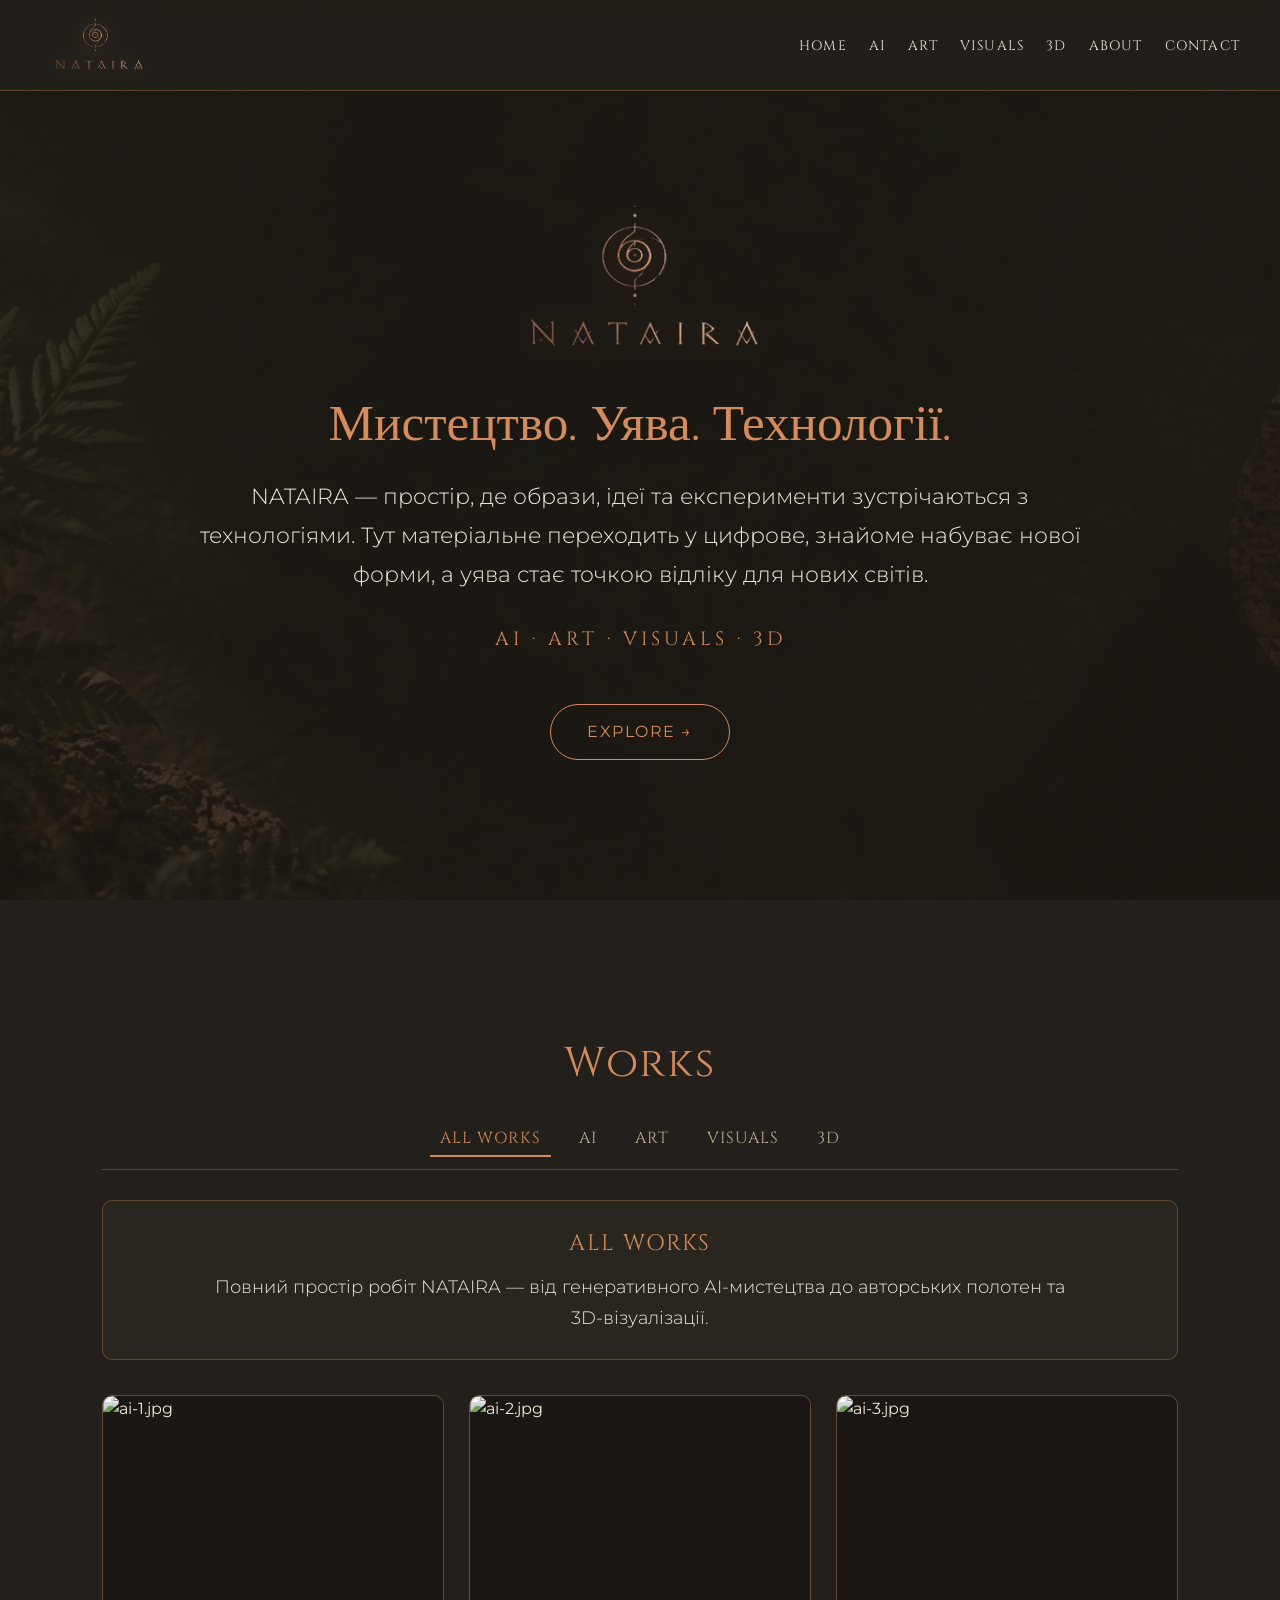
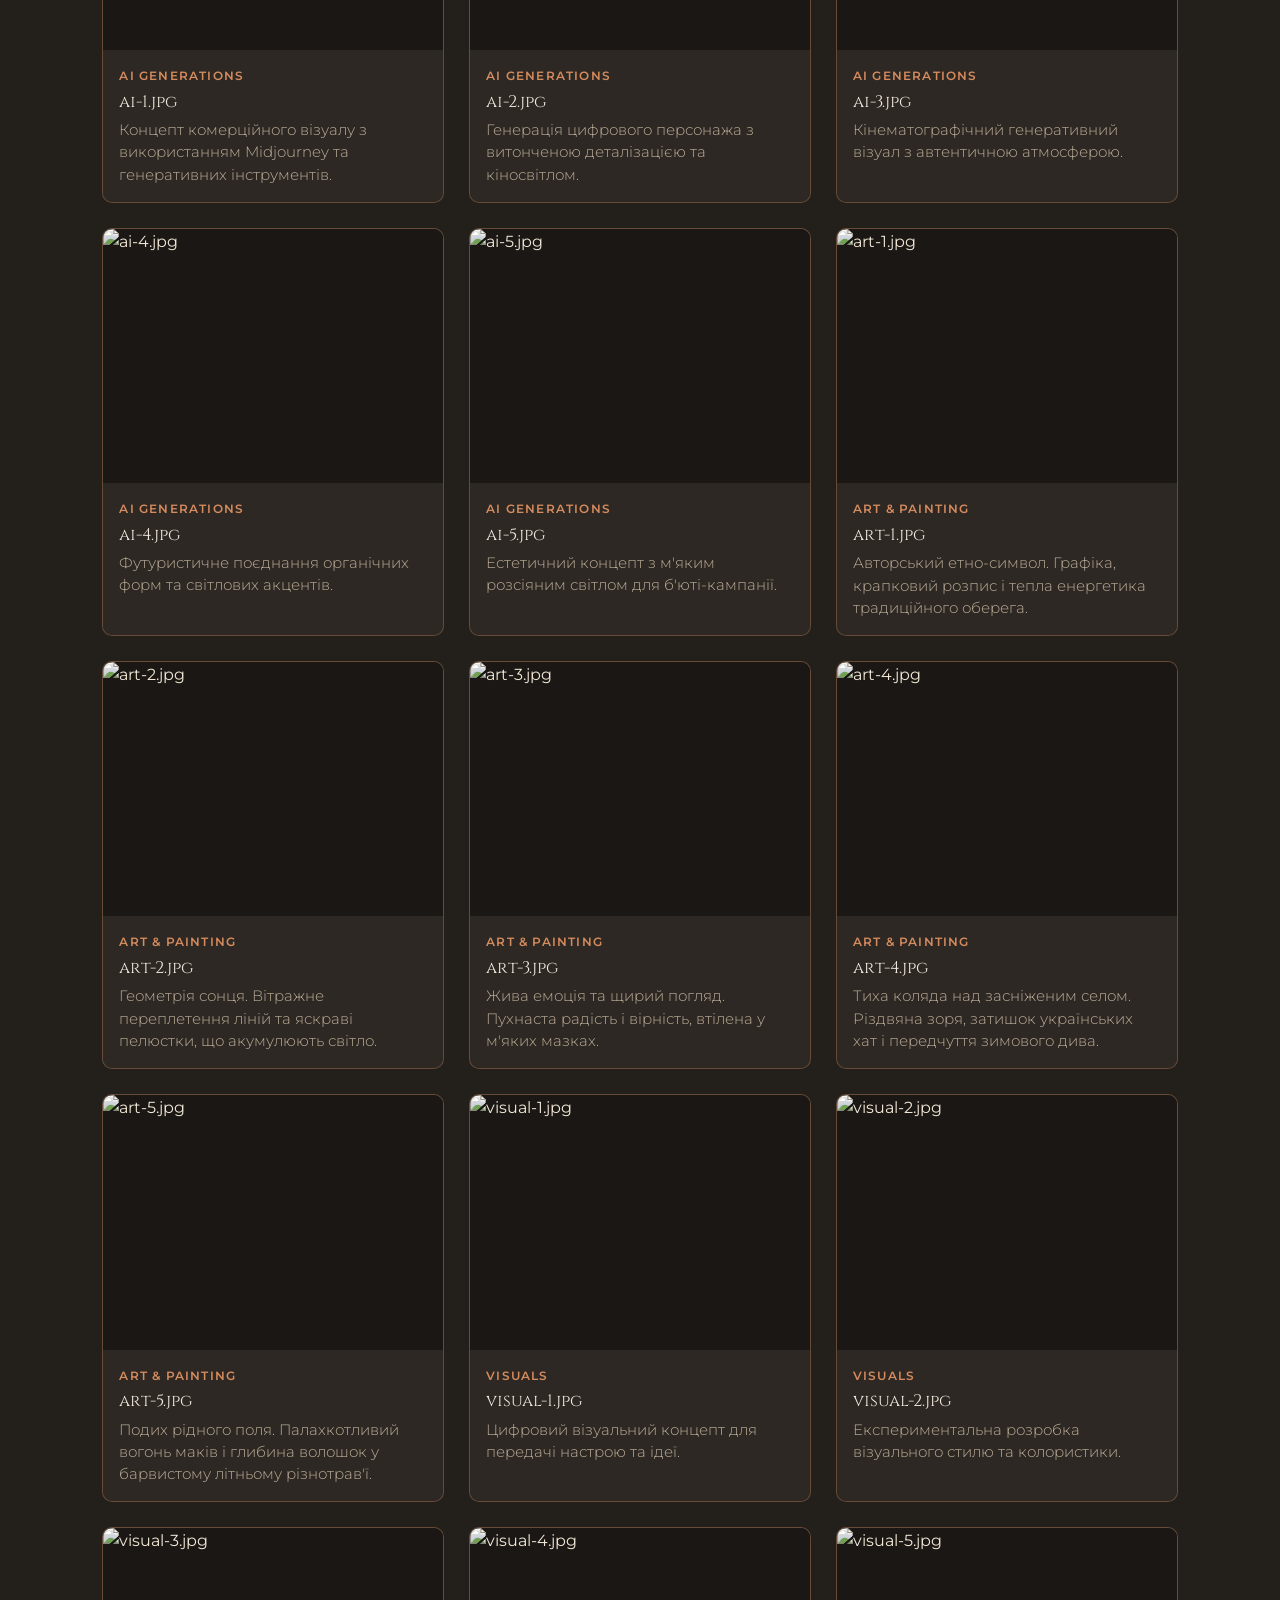
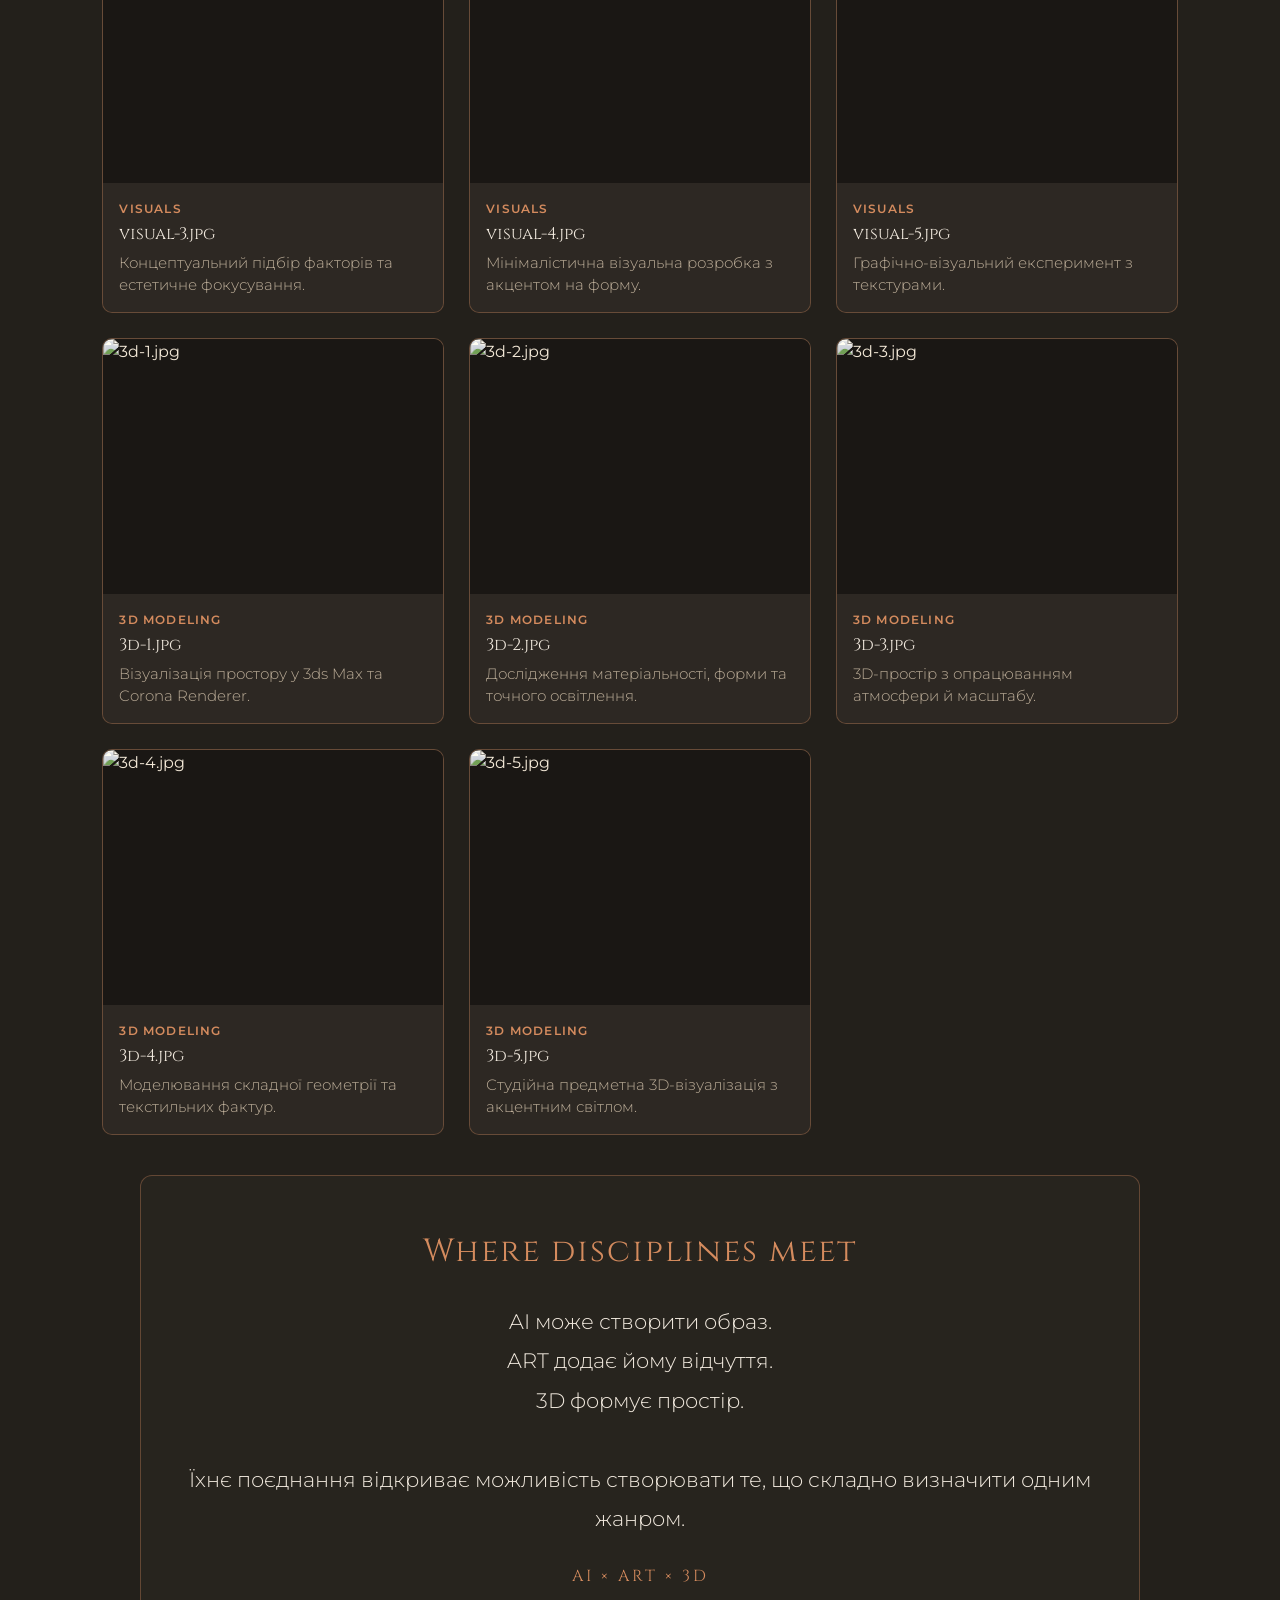
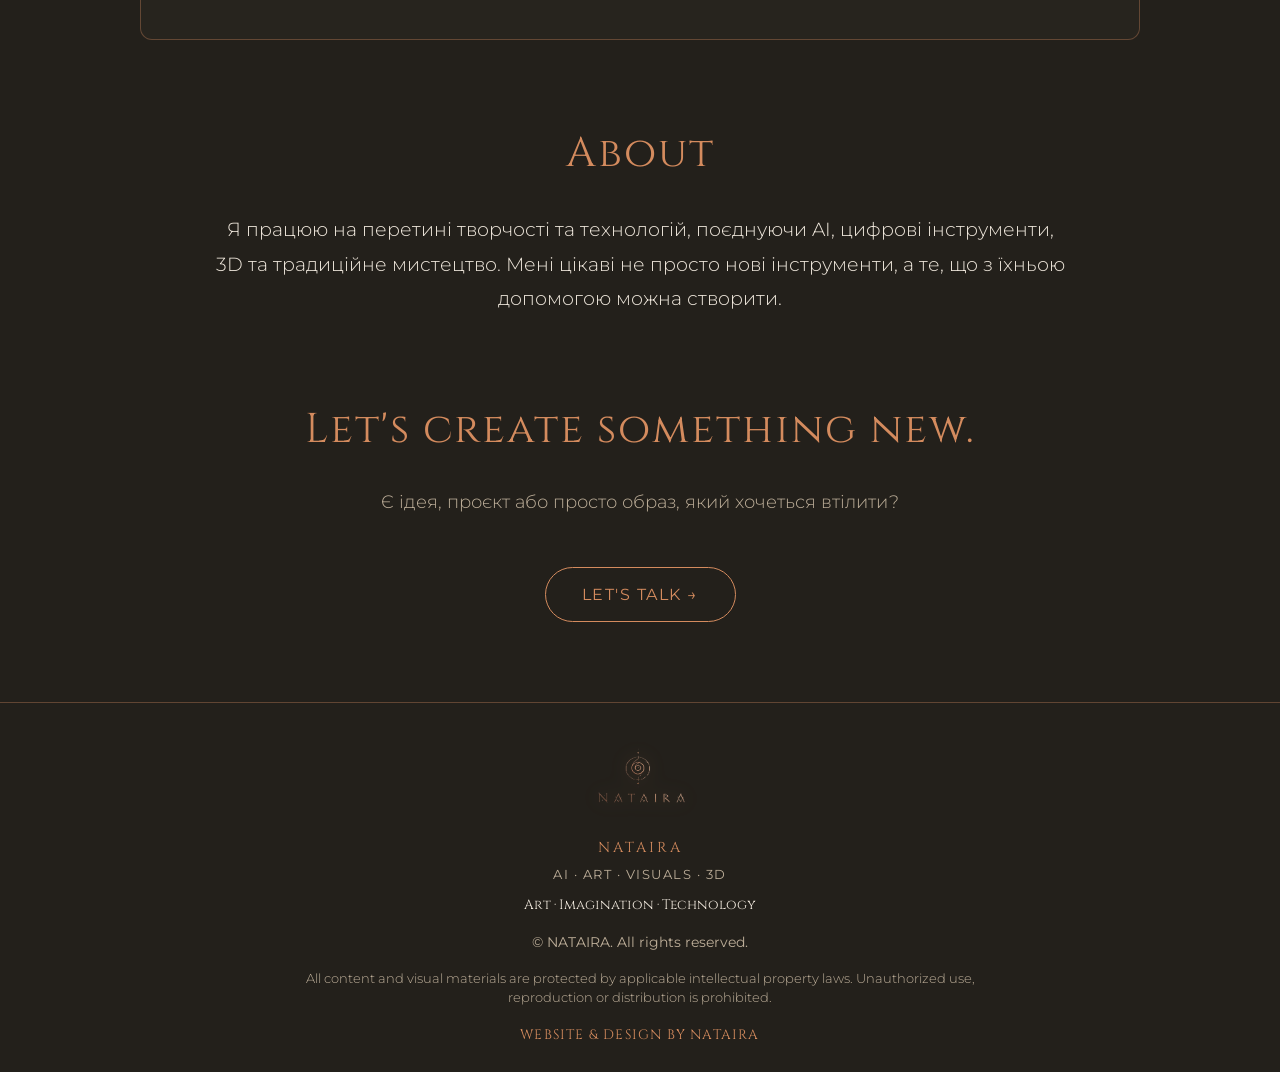
==== index.html @ 3091da54 "Update index.html" ====
<!DOCTYPE html>
<html lang="uk">
<head>
    <meta charset="UTF-8">
    <meta name="viewport" content="width=device-width, initial-scale=1.0">
    <title>NATAIRA | AI · ART · VISUALS · 3D</title>
    <link rel="preconnect" href="https://fonts.googleapis.com">
    <link rel="preconnect" href="https://fonts.gstatic.com" crossorigin>
    <link href="https://fonts.googleapis.com/css2?family=Cinzel:wght@400;500;600&family=Montserrat:wght@300;400;500;600&display=swap" rel="stylesheet">
    
    <style>
        :root {
            --bg-dark: #23201b;
            --bg-light: #2d2923;
            --text-main: #f0e8dd;
            --text-muted: #bdae99;
            --accent: #d48b5e;
            --border-color: rgba(212, 139, 94, 0.35);
            
            --font-heading: 'Cinzel', serif;
            --font-text: 'Montserrat', sans-serif;
        }

        * {
            margin: 0;
            padding: 0;
            box-sizing: border-box;
        }

        html {
            scroll-behavior: smooth;
        }

        body {
            background-color: var(--bg-dark);
            color: var(--text-main);
            font-family: var(--font-text);
            line-height: 1.6;
            overflow-x: hidden;
            text-align: center;
        }

        h1, h2, h3, .nav-links a {
            font-family: var(--font-heading);
            font-weight: 400;
        }

        /* ХЕДЕР ТА НАВІГАЦІЯ */
        header {
            position: fixed;
            top: 0;
            width: 100%;
            padding: 10px 40px;
            display: flex;
            justify-content: space-between;
            align-items: center;
            background: rgba(35, 32, 27, 0.95);
            backdrop-filter: blur(12px);
            z-index: 1000;
            border-bottom: 1px solid var(--border-color);
        }

        .header-logo {
            display: flex;
            align-items: center;
            text-decoration: none;
        }

        .header-logo img {
            height: 70px;
            width: auto;
            filter: drop-shadow(0 0 10px rgba(212, 139, 94, 0.5));
            transition: transform 0.3s ease;
        }

        .header-logo:hover img {
            transform: scale(1.05);
        }

        .nav-links {
            display: flex;
            gap: 22px;
            list-style: none;
            align-items: center;
        }

        .nav-links a {
            color: var(--text-main);
            text-decoration: none;
            font-size: 0.85rem;
            letter-spacing: 1.2px;
            transition: color 0.3s;
            text-transform: uppercase;
        }

        .nav-links a:hover {
            color: var(--accent);
        }

        .content-block {
            max-width: 1000px;
            margin: 0 auto;
            text-align: center;
        }

        .btn {
            display: inline-block;
            margin-top: 25px;
            padding: 14px 36px;
            border: 1px solid var(--accent);
            color: var(--accent);
            text-decoration: none;
            border-radius: 30px;
            font-size: 1rem;
            letter-spacing: 1.5px;
            text-transform: uppercase;
            transition: all 0.3s ease;
            cursor: pointer;
        }

        .btn:hover {
            background-color: var(--accent);
            color: var(--bg-dark);
            box-shadow: 0 0 15px rgba(212, 139, 94, 0.4);
        }

        /* СЕКЦІЇ */
        section {
            padding: 130px 8% 80px;
            display: flex;
            flex-direction: column;
            justify-content: center;
            align-items: center;
            position: relative;
        }

        /* СЕКЦІЯ HOME (ЗБІЛЬШЕНИЙ ТЕКСТ) */
        #home {
            min-height: 100vh;
            background-image: url('1.jpg');
            background-size: cover;
            background-position: center;
            background-attachment: fixed;
            position: relative;
        }

        #home::before {
            content: '';
            position: absolute;
            top: 0; left: 0; right: 0; bottom: 0;
            background: rgba(30, 26, 21, 0.82);
            z-index: 1;
        }

        #home > * {
            position: relative;
            z-index: 2;
        }

        .hero-brand-logo {
            max-width: 300px;
            width: 75%;
            height: auto;
            margin: 0 auto 20px auto;
            display: block;
            filter: drop-shadow(0 0 20px rgba(212, 139, 94, 0.4));
        }

        #home h1 {
            font-size: 3.2rem;
            margin-bottom: 20px;
            color: var(--accent);
            line-height: 1.25;
        }

        #home .about-intro {
            font-size: 1.35rem;
            font-weight: 300;
            margin-bottom: 30px;
            color: var(--text-main);
            max-width: 900px;
            line-height: 1.8;
        }

        #home .tag-line {
            font-family: var(--font-heading);
            color: var(--accent);
            letter-spacing: 4px;
            font-size: 1.2rem;
            margin-bottom: 25px;
        }

        /* ГАЛЕРЕЯ ТА ІНШІ БЛОКИ */
        h2 {
            font-size: 2.6rem;
            color: var(--accent);
            letter-spacing: 2px;
            margin-bottom: 25px;
        }

        .filters {
            display: flex;
            gap: 18px;
            margin-bottom: 30px;
            border-bottom: 1px solid var(--border-color);
            padding-bottom: 12px;
            justify-content: center;
            flex-wrap: wrap;
        }
        
        .filter-btn {
            cursor: pointer;
            font-family: var(--font-heading);
            letter-spacing: 1px;
            color: var(--text-muted);
            transition: color 0.3s;
            padding: 4px 10px;
            font-size: 1rem;
        }

        .filter-btn:hover, .filter-btn.active {
            color: var(--accent);
            border-bottom: 2px solid var(--accent);
        }

        /* Блок опису активної категорії */
        .category-info-box {
            background: rgba(45, 41, 35, 0.75);
            border: 1px solid var(--border-color);
            border-radius: 10px;
            padding: 25px 30px;
            margin-bottom: 35px;
            text-align: center;
            backdrop-filter: blur(8px);
            transition: all 0.3s ease;
        }

        .category-info-box h3 {
            font-family: var(--font-heading);
            color: var(--accent);
            font-size: 1.4rem;
            margin-bottom: 10px;
            letter-spacing: 1.5px;
        }

        .category-info-box p {
            font-size: 1.1rem;
            color: var(--text-main);
            max-width: 850px;
            margin: 0 auto;
            line-height: 1.75;
            font-weight: 300;
        }

        /* СІТКА ГАЛЕРЕЇ */
        .gallery {
            display: grid;
            grid-template-columns: repeat(auto-fill, minmax(260px, 1fr));
            gap: 25px;
            width: 100%;
            margin-bottom: 40px;
        }

        .gallery-item {
            background: var(--bg-light);
            border: 1px solid var(--border-color);
            border-radius: 10px;
            overflow: hidden;
            display: flex;
            flex-direction: column;
            transition: transform 0.3s ease, border-color 0.3s ease, box-shadow 0.3s ease;
            cursor: pointer;
            text-align: left;
        }

        .gallery-item:hover {
            transform: translateY(-5px);
            border-color: var(--accent);
            box-shadow: 0 10px 25px rgba(212, 139, 94, 0.2);
        }

        .gallery-img-wrap {
            width: 100%;
            aspect-ratio: 4 / 3;
            overflow: hidden;
            position: relative;
            background-color: #1a1714;
        }

        .gallery-img-wrap img {
            width: 100%;
            height: 100%;
            object-fit: cover;
            display: block;
            filter: saturate(75%) brightness(96%) sepia(18%);
            transition: filter 0.5s ease, transform 0.5s ease;
        }

        .gallery-item:hover .gallery-img-wrap img {
            filter: saturate(100%) brightness(100%) sepia(0%);
            transform: scale(1.06);
        }

        /* Картка під фото */
        .card-body {
            padding: 16px;
            display: flex;
            flex-direction: column;
            flex-grow: 1;
            background: rgba(45, 41, 35, 0.6);
        }

        .card-tag {
            font-size: 0.75rem;
            text-transform: uppercase;
            letter-spacing: 1.2px;
            color: var(--accent);
            margin-bottom: 6px;
            font-weight: 600;
        }

        .card-title {
            font-family: var(--font-heading);
            font-size: 1.05rem;
            color: var(--text-main);
            margin-bottom: 6px;
            line-height: 1.3;
        }

        .card-desc {
            font-size: 0.92rem;
            color: var(--text-muted);
            line-height: 1.5;
            font-weight: 300;
        }

        /* WHERE DISCIPLINES MEET */
        .extra-section-box {
            background: rgba(45, 41, 35, 0.5);
            border: 1px solid var(--border-color);
            border-radius: 12px;
            padding: 50px 40px;
            margin: 40px auto 0 auto;
            width: 100%;
            max-width: 1000px;
            text-align: center;
        }

        .extra-section-box h3 {
            color: var(--accent);
            font-size: 2rem;
            margin-bottom: 25px;
            letter-spacing: 2px;
        }

        .extra-section-box .disciplines-text {
            font-size: 1.3rem;
            line-height: 1.9;
            font-weight: 300;
            color: var(--text-main);
            margin-bottom: 25px;
        }

        /* ФУТЕР */
        footer {
            width: 100%;
            padding: 40px 10% 25px;
            background-color: var(--bg-dark);
            border-top: 1px solid var(--border-color);
            text-align: center;
        }

        .footer-logo-img {
            height: 70px;
            width: auto;
            margin-bottom: 15px;
            filter: drop-shadow(0 0 10px rgba(212, 139, 94, 0.4));
        }

        .footer-legal {
            font-size: 0.8rem;
            color: var(--text-muted);
            margin-top: 15px;
            max-width: 700px;
            margin-left: auto;
            margin-right: auto;
            line-height: 1.5;
            font-weight: 300;
        }

        .footer-credit {
            font-size: 0.85rem;
            color: var(--accent);
            letter-spacing: 1.2px;
            margin-top: 18px;
            font-family: var(--font-heading);
            text-transform: uppercase;
        }

        /* МОДАЛЬНЕ ВІКНО */
        .modal {
            display: none;
            position: fixed;
            z-index: 2000;
            left: 0; top: 0;
            width: 100%; height: 100%;
            background-color: rgba(18, 15, 12, 0.88);
            backdrop-filter: blur(8px);
            justify-content: center;
            align-items: center;
            opacity: 0;
            transition: opacity 0.3s ease;
        }

        .modal.show {
            display: flex;
            opacity: 1;
        }

        .modal-container {
            position: relative;
            max-width: 850px;
            width: 90%;
            max-height: 88vh;
            background: var(--bg-light);
            padding: 20px;
            border-radius: 12px;
            border: 1px solid var(--accent);
            box-shadow: 0 15px 40px rgba(0, 0, 0, 0.9);
            display: flex;
            flex-direction: column;
            align-items: center;
            overflow-y: auto;
        }

        .modal-content {
            max-width: 100%;
            max-height: 58vh;
            border-radius: 6px;
            object-fit: contain;
        }

        .modal-info {
            margin-top: 15px;
            text-align: center;
            width: 100%;
        }

        .modal-tag {
            font-size: 0.8rem;
            color: var(--accent);
            text-transform: uppercase;
            letter-spacing: 1.5px;
            margin-bottom: 4px;
        }

        .modal-title {
            font-family: var(--font-heading);
            font-size: 1.25rem;
            color: var(--text-main);
            margin-bottom: 8px;
        }

        .modal-caption {
            color: var(--text-muted);
            font-size: 0.95rem;
            line-height: 1.6;
            max-width: 700px;
            margin: 0 auto;
        }

        .modal-close {
            position: absolute;
            top: 12px; right: 15px;
            width: 34px; height: 34px;
            background: var(--accent);
            color: var(--bg-dark);
            border-radius: 50%;
            font-size: 20px;
            font-weight: bold;
            display: flex;
            justify-content: center;
            align-items: center;
            cursor: pointer;
            box-shadow: 0 2px 10px rgba(0,0,0,0.5);
            transition: transform 0.2s;
        }

        .modal-close:hover { transform: scale(1.1); }

        @media (max-width: 850px) {
            header { padding: 10px 20px; flex-direction: column; gap: 10px; }
            .header-logo img { height: 55px; }
            .nav-links { gap: 10px; flex-wrap: wrap; justify-content: center; }
            .nav-links a { font-size: 0.78rem; }
            #home h1 { font-size: 2.3rem; }
            #home .about-intro { font-size: 1.1rem; }
            h2 { font-size: 2rem; }
            section { padding: 110px 5% 50px; }
            .gallery { grid-template-columns: repeat(auto-fill, minmax(200px, 1fr)); }
        }
    </style>
</head>
<body>

    <!-- НАВІГАЦІЯ -->
    <header>
        <a href="#home" class="header-logo">
            <img src="./logo.png" alt="NATAIRA Emblem & Logo">
        </a>
        <nav>
            <ul class="nav-links">
                <li><a href="#home">HOME</a></li>
                <li><a href="#portfolio" data-nav-filter="ai">AI</a></li>
                <li><a href="#portfolio" data-nav-filter="art">ART</a></li>
                <li><a href="#portfolio" data-nav-filter="visuals">VISUALS</a></li>
                <li><a href="#portfolio" data-nav-filter="3d">3D</a></li>
                <li><a href="#about">ABOUT</a></li>
                <li><a href="#contact">CONTACT</a></li>
            </ul>
        </nav>
    </header>

    <!-- HOME -->
    <section id="home">
        <div class="content-block">
            <img src="./logo.png" alt="NATAIRA Brand Logo" class="hero-brand-logo">
            <h1>Мистецтво. Уява. Технології.</h1>
            
            <p class="about-intro">
                NATAIRA — простір, де образи, ідеї та експерименти зустрічаються з технологіями. Тут матеріальне переходить у цифрове, знайоме набуває нової форми, а уява стає точкою відліку для нових світів.
            </p>

            <div class="tag-line">AI · ART · VISUALS · 3D</div>

            <a href="#portfolio" class="btn" data-nav-filter="all">Explore &rarr;</a>
        </div>
    </section>

    <!-- ЄДИНА СЕКЦІЯ PORTFOLIO (WORKS + WHERE DISCIPLINES MEET + ABOUT + CONTACT) -->
    <section id="portfolio">
        <div class="content-block" style="max-width: 1150px; width: 100%;">
            <h2>Works</h2>
            
            <!-- Кнопки-фільтри -->
            <div class="filters">
                <span class="filter-btn active" data-filter="all">ALL WORKS</span>
                <span class="filter-btn" data-filter="ai">AI</span>
                <span class="filter-btn" data-filter="art">ART</span>
                <span class="filter-btn" data-filter="visuals">VISUALS</span>
                <span class="filter-btn" data-filter="3d">3D</span>
            </div>

            <!-- БЛОК ДИНАМІЧНОГО ОПИСУ КАТЕГОРІЇ -->
            <div id="category-info" class="category-info-box">
                <h3 id="category-title">ALL WORKS</h3>
                <p id="category-desc">Повний простір робіт NATAIRA — від генеративного AI-мистецтва до авторських полотен та 3D-візуалізації.</p>
            </div>
            
            <!-- СІТКА РОБІТ -->
            <div class="gallery">

                <!-- AI -->
                <div class="gallery-item" data-category="ai">
                    <div class="gallery-img-wrap">
                        <img src="./ai/ai-1.jpg" alt="ai-1.jpg" loading="lazy">
                    </div>
                    <div class="card-body">
                        <span class="card-tag">AI Generations</span>
                        <h3 class="card-title">ai-1.jpg</h3>
                        <p class="card-desc">Концепт комерційного візуалу з використанням Midjourney та генеративних інструментів.</p>
                    </div>
                </div>

                <div class="gallery-item" data-category="ai">
                    <div class="gallery-img-wrap">
                        <img src="./ai/ai-2.jpg" alt="ai-2.jpg" loading="lazy">
                    </div>
                    <div class="card-body">
                        <span class="card-tag">AI Generations</span>
                        <h3 class="card-title">ai-2.jpg</h3>
                        <p class="card-desc">Генерація цифрового персонажа з витонченою деталізацією та кіносвітлом.</p>
                    </div>
                </div>

                <div class="gallery-item" data-category="ai">
                    <div class="gallery-img-wrap">
                        <img src="./ai/ai-3.jpg" alt="ai-3.jpg" loading="lazy">
                    </div>
                    <div class="card-body">
                        <span class="card-tag">AI Generations</span>
                        <h3 class="card-title">ai-3.jpg</h3>
                        <p class="card-desc">Кінематографічний генеративний візуал з автентичною атмосферою.</p>
                    </div>
                </div>

                <div class="gallery-item" data-category="ai">
                    <div class="gallery-img-wrap">
                        <img src="./ai/ai-4.jpg" alt="ai-4.jpg" loading="lazy">
                    </div>
                    <div class="card-body">
                        <span class="card-tag">AI Generations</span>
                        <h3 class="card-title">ai-4.jpg</h3>
                        <p class="card-desc">Футуристичне поєднання органічних форм та світлових акцентів.</p>
                    </div>
                </div>

                <div class="gallery-item" data-category="ai">
                    <div class="gallery-img-wrap">
                        <img src="./ai/ai-5.jpg" alt="ai-5.jpg" loading="lazy">
                    </div>
                    <div class="card-body">
                        <span class="card-tag">AI Generations</span>
                        <h3 class="card-title">ai-5.jpg</h3>
                        <p class="card-desc">Естетичний концепт з м'яким розсіяним світлом для б'юті-кампанії.</p>
                    </div>
                </div>


                <!-- ART -->
                <div class="gallery-item" data-category="art">
                    <div class="gallery-img-wrap">
                        <img src="./art/art-1.jpg" alt="art-1.jpg" loading="lazy">
                    </div>
                    <div class="card-body">
                        <span class="card-tag">Art & Painting</span>
                        <h3 class="card-title">art-1.jpg</h3>
                        <p class="card-desc">Авторський етно-символ. Графіка, крапковий розпис і тепла енергетика традиційного оберега.</p>
                    </div>
                </div>

                <div class="gallery-item" data-category="art">
                    <div class="gallery-img-wrap">
                        <img src="./art/art-2.jpg" alt="art-2.jpg" loading="lazy">
                    </div>
                    <div class="card-body">
                        <span class="card-tag">Art & Painting</span>
                        <h3 class="card-title">art-2.jpg</h3>
                        <p class="card-desc">Геометрія сонця. Вітражне переплетення ліній та яскраві пелюстки, що акумулюють світло.</p>
                    </div>
                </div>

                <div class="gallery-item" data-category="art">
                    <div class="gallery-img-wrap">
                        <img src="./art/art-3.jpg" alt="art-3.jpg" loading="lazy">
                    </div>
                    <div class="card-body">
                        <span class="card-tag">Art & Painting</span>
                        <h3 class="card-title">art-3.jpg</h3>
                        <p class="card-desc">Жива емоція та щирий погляд. Пухнаста радість і вірність, втілена у м'яких мазках.</p>
                    </div>
                </div>

                <div class="gallery-item" data-category="art">
                    <div class="gallery-img-wrap">
                        <img src="./art/art-4.jpg" alt="art-4.jpg" loading="lazy">
                    </div>
                    <div class="card-body">
                        <span class="card-tag">Art & Painting</span>
                        <h3 class="card-title">art-4.jpg</h3>
                        <p class="card-desc">Тиха коляда над засніженим селом. Різдвяна зоря, затишок українських хат і передчуття зимового дива.</p>
                    </div>
                </div>

                <div class="gallery-item" data-category="art">
                    <div class="gallery-img-wrap">
                        <img src="./art/art-5.jpg" alt="art-5.jpg" loading="lazy">
                    </div>
                    <div class="card-body">
                        <span class="card-tag">Art & Painting</span>
                        <h3 class="card-title">art-5.jpg</h3>
                        <p class="card-desc">Подих рідного поля. Палахкотливий вогонь маків і глибина волошок у барвистому літньому різнотрав'ї.</p>
                    </div>
                </div>


                <!-- VISUALS -->
                <div class="gallery-item" data-category="visuals">
                    <div class="gallery-img-wrap">
                        <img src="./visuals/visual-1.jpg" alt="visual-1.jpg" loading="lazy">
                    </div>
                    <div class="card-body">
                        <span class="card-tag">Visuals</span>
                        <h3 class="card-title">visual-1.jpg</h3>
                        <p class="card-desc">Цифровий візуальний концепт для передачі настрою та ідеї.</p>
                    </div>
                </div>

                <div class="gallery-item" data-category="visuals">
                    <div class="gallery-img-wrap">
                        <img src="./visuals/visual-2.jpg" alt="visual-2.jpg" loading="lazy">
                    </div>
                    <div class="card-body">
                        <span class="card-tag">Visuals</span>
                        <h3 class="card-title">visual-2.jpg</h3>
                        <p class="card-desc">Експериментальна розробка візуального стилю та колористики.</p>
                    </div>
                </div>

                <div class="gallery-item" data-category="visuals">
                    <div class="gallery-img-wrap">
                        <img src="./visuals/visual-3.jpg" alt="visual-3.jpg" loading="lazy">
                    </div>
                    <div class="card-body">
                        <span class="card-tag">Visuals</span>
                        <h3 class="card-title">visual-3.jpg</h3>
                        <p class="card-desc">Концептуальний підбір факторів та естетичне фокусування.</p>
                    </div>
                </div>

                <div class="gallery-item" data-category="visuals">
                    <div class="gallery-img-wrap">
                        <img src="./visuals/visual-4.jpg" alt="visual-4.jpg" loading="lazy">
                    </div>
                    <div class="card-body">
                        <span class="card-tag">Visuals</span>
                        <h3 class="card-title">visual-4.jpg</h3>
                        <p class="card-desc">Мінімалістична візуальна розробка з акцентом на форму.</p>
                    </div>
                </div>

                <div class="gallery-item" data-category="visuals">
                    <div class="gallery-img-wrap">
                        <img src="./visuals/visual-5.jpg" alt="visual-5.jpg" loading="lazy">
                    </div>
                    <div class="card-body">
                        <span class="card-tag">Visuals</span>
                        <h3 class="card-title">visual-5.jpg</h3>
                        <p class="card-desc">Графічно-візуальний експеримент з текстурами.</p>
                    </div>
                </div>


                <!-- 3D -->
                <div class="gallery-item" data-category="3d">
                    <div class="gallery-img-wrap">
                        <img src="./3d/3d-1.jpg" alt="3d-1.jpg" loading="lazy">
                    </div>
                    <div class="card-body">
                        <span class="card-tag">3D Modeling</span>
                        <h3 class="card-title">3d-1.jpg</h3>
                        <p class="card-desc">Візуалізація простору у 3ds Max та Corona Renderer.</p>
                    </div>
                </div>

                <div class="gallery-item" data-category="3d">
                    <div class="gallery-img-wrap">
                        <img src="./3d/3d-2.jpg" alt="3d-2.jpg" loading="lazy">
                    </div>
                    <div class="card-body">
                        <span class="card-tag">3D Modeling</span>
                        <h3 class="card-title">3d-2.jpg</h3>
                        <p class="card-desc">Дослідження матеріальності, форми та точного освітлення.</p>
                    </div>
                </div>

                <div class="gallery-item" data-category="3d">
                    <div class="gallery-img-wrap">
                        <img src="./3d/3d-3.jpg" alt="3d-3.jpg" loading="lazy">
                    </div>
                    <div class="card-body">
                        <span class="card-tag">3D Modeling</span>
                        <h3 class="card-title">3d-3.jpg</h3>
                        <p class="card-desc">3D-простір з опрацюванням атмосфери й масштабу.</p>
                    </div>
                </div>

                <div class="gallery-item" data-category="3d">
                    <div class="gallery-img-wrap">
                        <img src="./3d/3d-4.jpg" alt="3d-4.jpg" loading="lazy">
                    </div>
                    <div class="card-body">
                        <span class="card-tag">3D Modeling</span>
                        <h3 class="card-title">3d-4.jpg</h3>
                        <p class="card-desc">Моделювання складної геометрії та текстильних фактур.</p>
                    </div>
                </div>

                <div class="gallery-item" data-category="3d">
                    <div class="gallery-img-wrap">
                        <img src="./3d/3d-5.jpg" alt="3d-5.jpg" loading="lazy">
                    </div>
                    <div class="card-body">
                        <span class="card-tag">3D Modeling</span>
                        <h3 class="card-title">3d-5.jpg</h3>
                        <p class="card-desc">Студійна предметна 3D-візуалізація з акцентним світлом.</p>
                    </div>
                </div>

            </div>

            <!-- WHERE DISCIPLINES MEET -->
            <div class="extra-section-box">
                <h3>Where disciplines meet</h3>
                <div class="disciplines-text">
                    AI може створити образ.<br>
                    ART додає йому відчуття.<br>
                    3D формує простір.<br><br>
                    Їхнє поєднання відкриває можливість створювати те, що складно визначити одним жанром.
                </div>
                <div class="tag-line" style="margin-bottom: 0; color: var(--accent); font-family: var(--font-heading); letter-spacing: 3px;">AI × ART × 3D</div>
            </div>

            <!-- ABOUT БЛОК -->
            <div id="about" style="margin-top: 80px; width: 100%;">
                <h2>About</h2>
                <p class="about-intro" style="margin: 20px auto 0 auto; font-size: 1.2rem; line-height: 1.8; color: var(--text-main); max-width: 850px; font-weight: 300;">
                    Я працюю на перетині творчості та технологій, поєднуючи AI, цифрові інструменти, 3D та традиційне мистецтво. Мені цікаві не просто нові інструменти, а те, що з їхньою допомогою можна створити.
                </p>
            </div>

            <!-- CONTACT БЛОК -->
            <div id="contact" style="margin-top: 80px; width: 100%;">
                <h2>Let's create something new.</h2>
                <p class="about-intro" style="margin: 15px auto 25px auto; font-size: 1.15rem; color: var(--text-muted); font-weight: 300;">
                    Є ідея, проєкт або просто образ, який хочеться втілити?
                </p>
                <a href="mailto:contact@nataira.com" class="btn">Let's talk &rarr;</a>
            </div>

        </div>
    </section>

    <!-- ФУТЕР -->
    <footer>
        <img src="./logo.png" alt="NATAIRA" class="footer-logo-img">
        <div style="font-family: var(--font-heading); color: var(--accent); letter-spacing: 3px; font-size: 0.9rem; margin-bottom: 6px;">
            NATAIRA
        </div>
        <div style="font-size: 0.8rem; color: var(--text-muted); letter-spacing: 1.5px; margin-bottom: 10px;">
            AI · ART · VISUALS · 3D
        </div>
        <div style="font-family: var(--font-heading); font-size: 0.85rem; color: var(--text-main); margin-bottom: 15px;">
            Art · Imagination · Technology
        </div>
        
        <p style="font-size: 0.85rem; color: var(--text-muted);">
            © NATAIRA. All rights reserved.
        </p>
        <p class="footer-legal">
            All content and visual materials are protected by applicable intellectual property laws. Unauthorized use, reproduction or distribution is prohibited.
        </p>
        <div class="footer-credit">
            Website & design by NATAIRA
        </div>
    </footer>

    <!-- МОДАЛЬНЕ ВІКНО ПЕРЕГЛЯДУ -->
    <div id="imageModal" class="modal">
        <div class="modal-container">
            <span class="modal-close" id="modalClose">&times;</span>
            <img class="modal-content" id="modalImg" alt="Enlarged Work">
            <div class="modal-info">
                <div class="modal-tag" id="modalTag"></div>
                <div class="modal-title" id="modalTitle"></div>
                <div class="modal-caption" id="modalCaption"></div>
            </div>
        </div>
    </div>

    <!-- СКРИПТИ -->
    <script>
        const categoryData = {
            'all': {
                title: 'ALL WORKS',
                desc: 'Повний простір робіт NATAIRA — від генеративного AI-мистецтва до авторських полотен та 3D-візуалізації.'
            },
            'ai': {
                title: 'AI',
                desc: 'AI — новий інструментарій для образу. AI для мене — не заміна творчості, а інструмент її розширення. Генеративні технології відкривають нові способи працювати з образом, атмосферою, персонажем і візуальною ідеєю.\n\nPROMPT ENGINEERING · AI IMAGE · AI VIDEO · GENERATIVE ART'
            },
            'art': {
                title: 'ART',
                desc: 'ART — форма, матеріал, відчуття. До цифрового я приходжу через матеріальне. Колір, фактура, форма та ручна робота залишаються важливою частиною мого візуального мислення. ART у NATAIRA — простір для авторських робіт і художніх експериментів.\n\nPAINTING · COLOR · TEXTURE · EXPERIMENT'
            },
            'visuals': {
                title: 'VISUALS',
                desc: 'VISUALS. Візуальні образи починаються з ідеї. Цифрові зображення, концепції та експерименти, створені для передачі настрою, історії або задуму.\n\nCONCEPTS · DIGITAL VISUALS · AI CONTENT'
            },
            '3d': {
                title: '3D',
                desc: '3D — створювати простір з нуля. Форма, світло, матеріали та композиція дозволяють створювати візуальний простір ще до того, як він стає реальністю. 3D-візуалізація — спосіб досліджувати простір, атмосферу, масштаб і матеріальність.\n\n3DS MAX · CORONA RENDERER · VISUALIZATION'
            }
        };

        const filterBtns = document.querySelectorAll('.filter-btn');
        const galleryItems = document.querySelectorAll('.gallery-item');
        const categoryTitle = document.getElementById('category-title');
        const categoryDesc = document.getElementById('category-desc');

        function applyFilter(filter) {
            filterBtns.forEach(b => {
                if (b.getAttribute('data-filter') === filter) {
                    b.classList.add('active');
                } else {
                    b.classList.remove('active');
                }
            });

            if (categoryData[filter]) {
                categoryTitle.textContent = categoryData[filter].title;
                categoryDesc.style.whiteSpace = "pre-line";
                categoryDesc.textContent = categoryData[filter].desc;
            }

            galleryItems.forEach(item => {
                const category = item.getAttribute('data-category');
                if (filter === 'all' || category === filter) {
                    item.style.display = 'flex';
                } else {
                    item.style.display = 'none';
                }
            });
        }

        filterBtns.forEach(btn => {
            btn.addEventListener('click', () => {
                const filter = btn.getAttribute('data-filter');
                applyFilter(filter);
            });
        });

        document.querySelectorAll('[data-nav-filter]').forEach(navLink => {
            navLink.addEventListener('click', () => {
                const filter = navLink.getAttribute('data-nav-filter');
                applyFilter(filter);
            });
        });

        const modal = document.getElementById('imageModal');
        const modalImg = document.getElementById('modalImg');
        const modalTag = document.getElementById('modalTag');
        const modalTitle = document.getElementById('modalTitle');
        const modalCaption = document.getElementById('modalCaption');
        const modalClose = document.getElementById('modalClose');

        galleryItems.forEach(item => {
            item.addEventListener('click', () => {
                const img = item.querySelector('img');
                const tag = item.querySelector('.card-tag');
                const title = item.querySelector('.card-title');
                const desc = item.querySelector('.card-desc');
                
                modalImg.src = img.src;
                modalImg.alt = img.alt;
                modalTag.textContent = tag ? tag.textContent : '';
                modalTitle.textContent = title ? title.textContent : '';
                modalCaption.textContent = desc ? desc.textContent : '';
                
                modal.classList.add('show');
                document.body.style.overflow = 'hidden';
            });
        });

        function closeModal() {
            modal.classList.remove('show');
            document.body.style.overflow = '';
        }

        modalClose.addEventListener('click', closeModal);
        modal.addEventListener('click', (e) => {
            if (e.target === modal) closeModal();
        });
        document.addEventListener('keydown', (e) => {
            if (e.key === 'Escape' && modal.classList.contains('show')) closeModal();
        });
    </script>
</body>
</html>
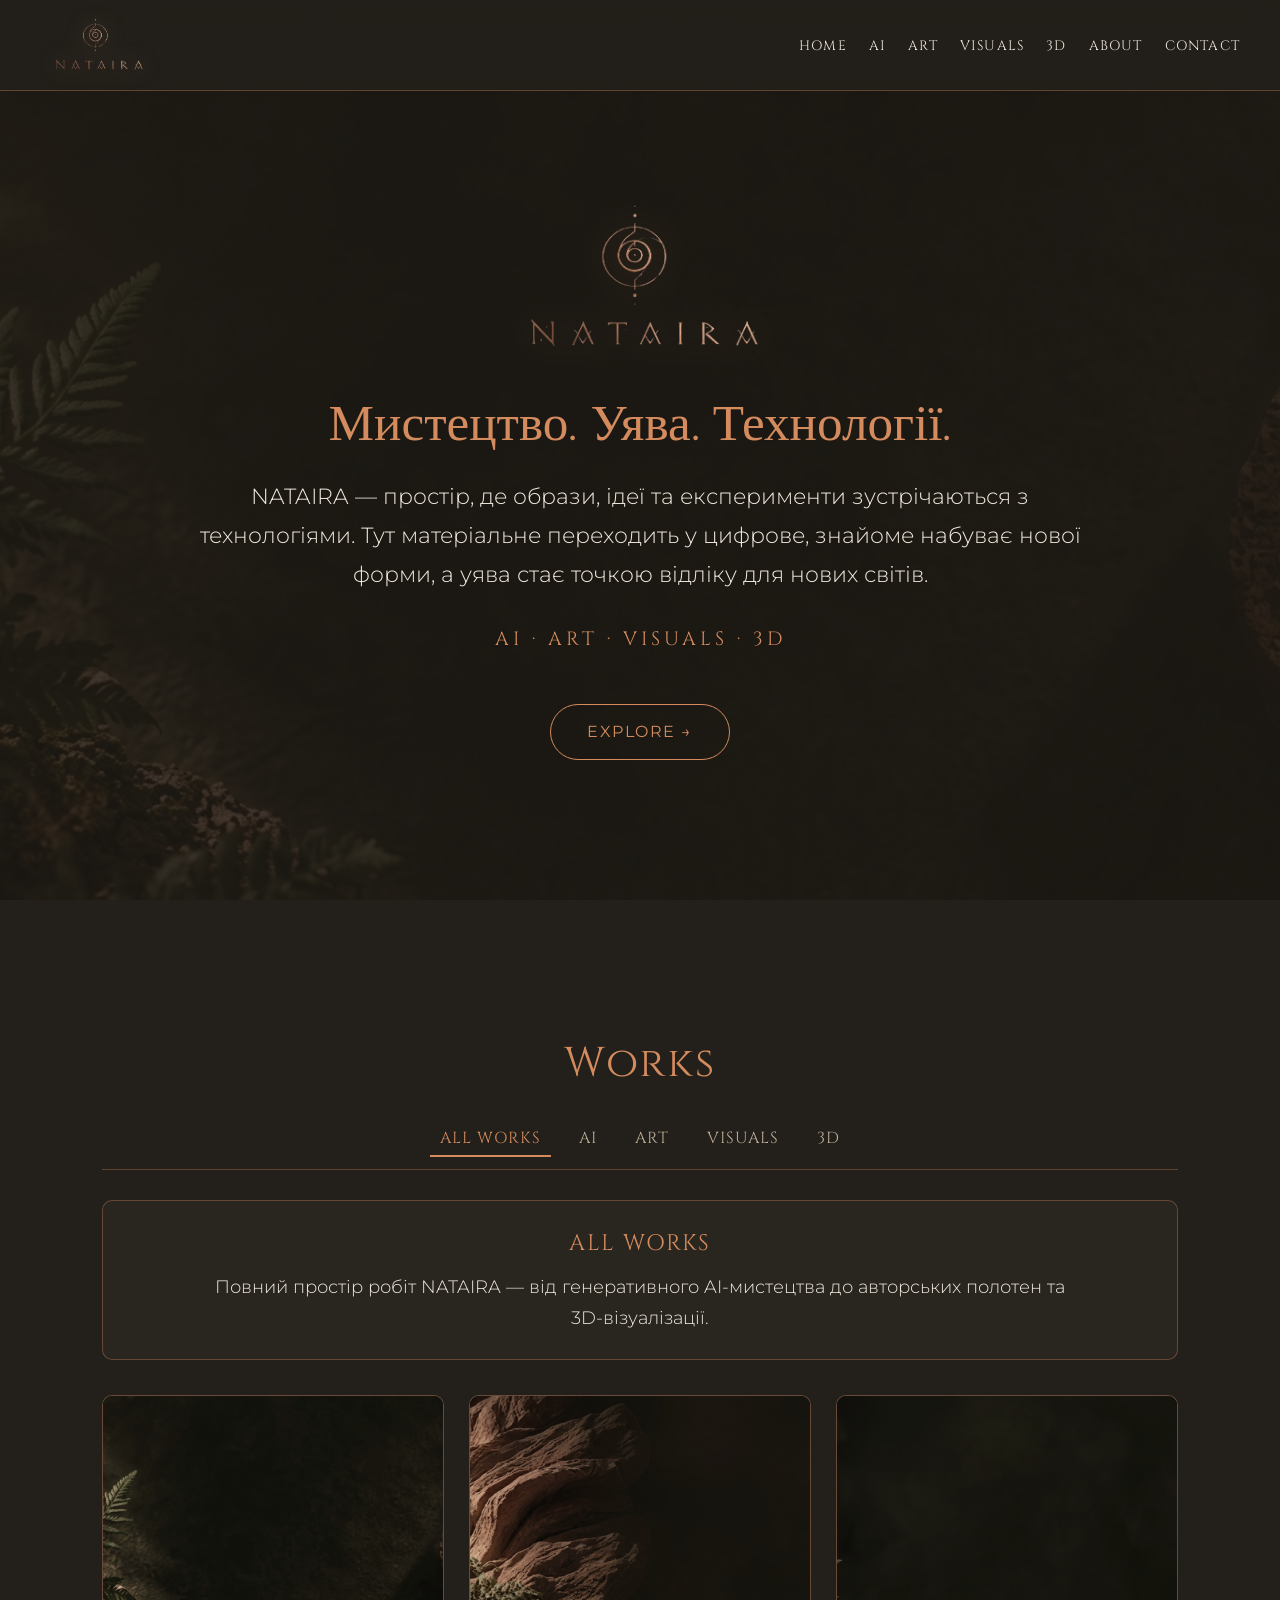
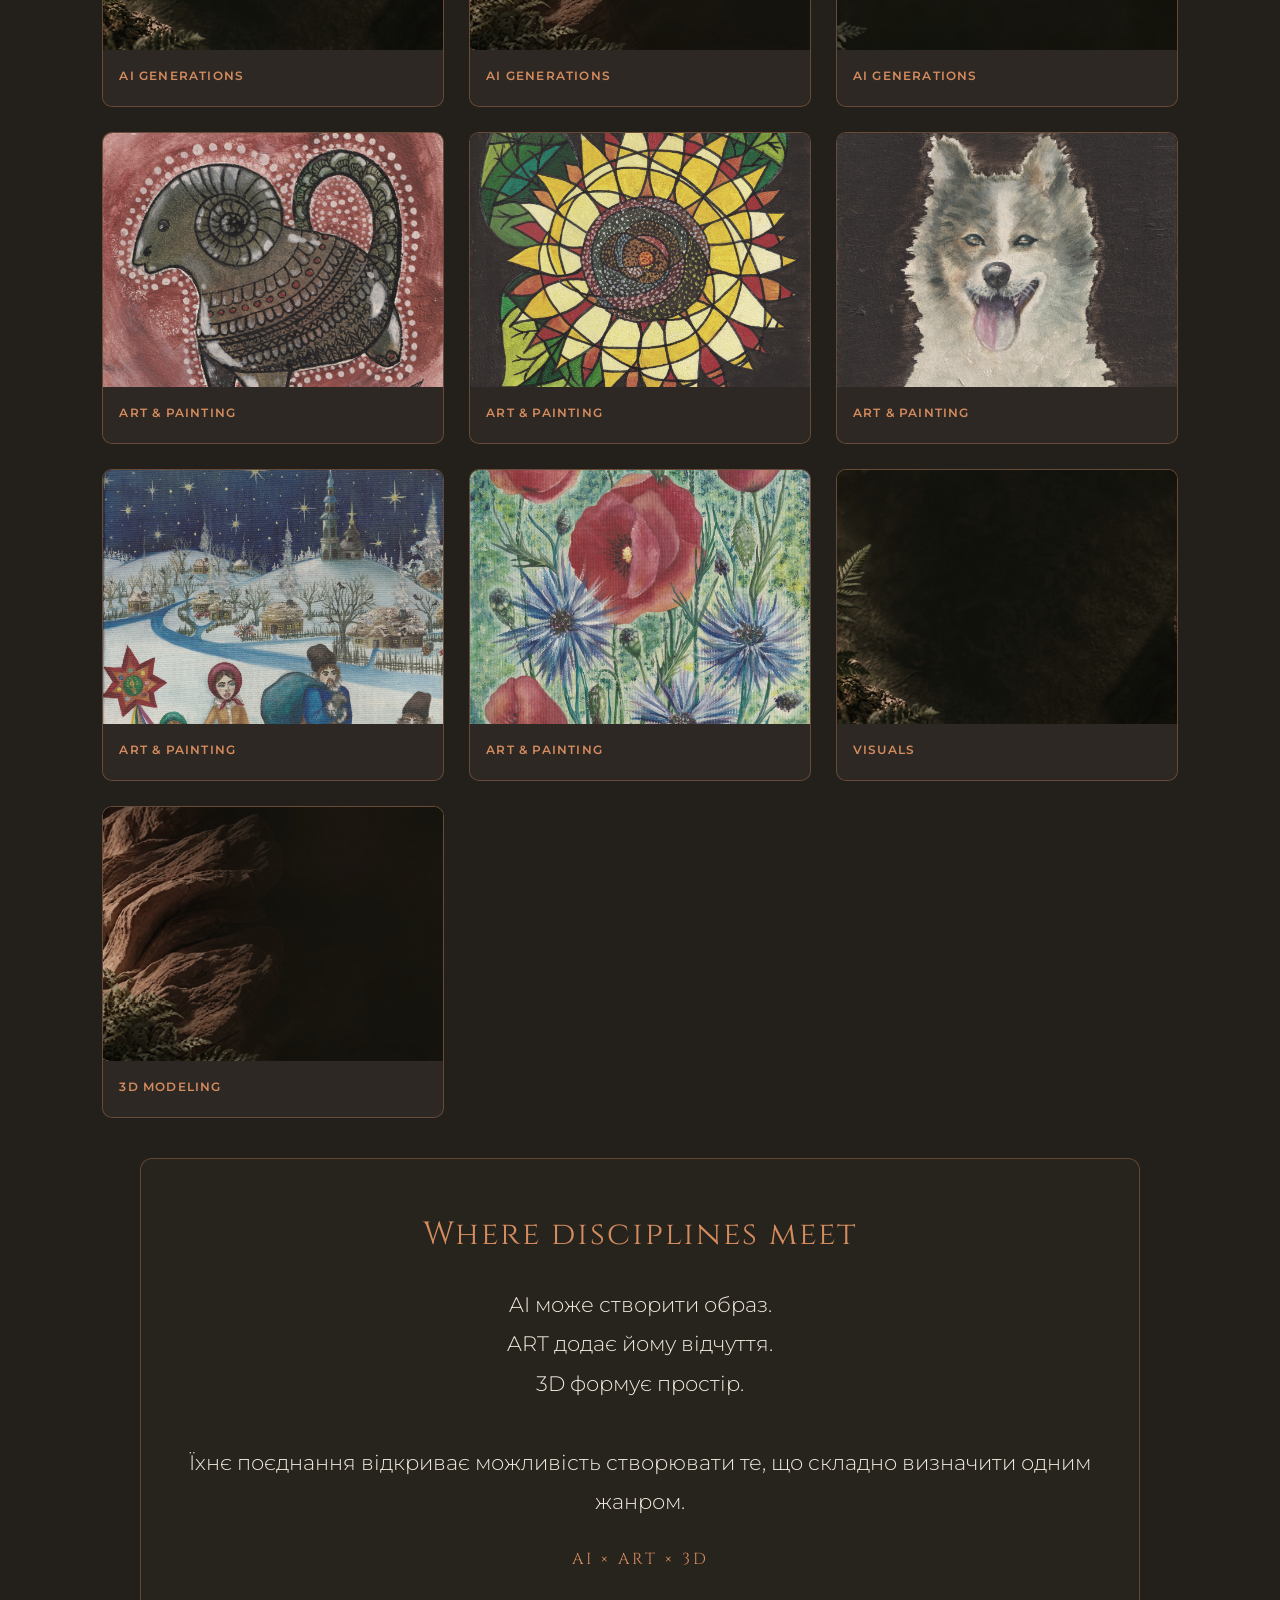
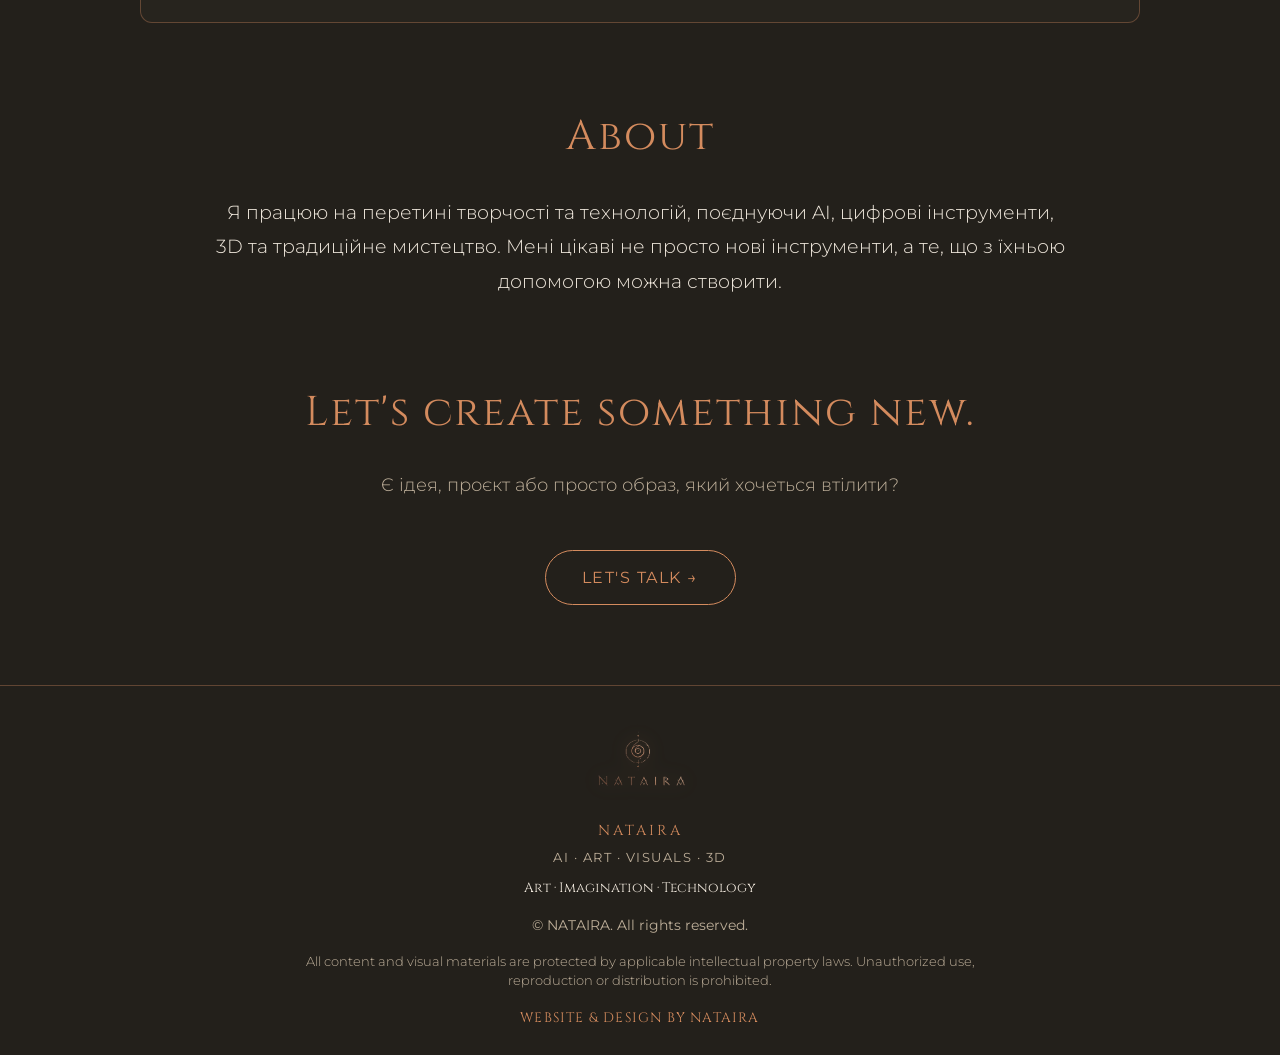
==== commit 272cb001: "Update index.html" ====
--- a/index.html
+++ b/index.html
@@ -134,7 +134,7 @@
             position: relative;
         }
 
-        /* СЕКЦІЯ HOME (ЗБІЛЬШЕНИЙ ТЕКСТ) */
+        /* СЕКЦІЯ HOME */
         #home {
             min-height: 100vh;
             background-image: url('1.jpg');
@@ -223,7 +223,6 @@
             border-bottom: 2px solid var(--accent);
         }
 
-        /* Блок опису активної категорії */
         .category-info-box {
             background: rgba(45, 41, 35, 0.75);
             border: 1px solid var(--border-color);
@@ -301,7 +300,6 @@
             transform: scale(1.06);
         }
 
-        /* Картка під фото */
         .card-body {
             padding: 16px;
             display: flex;
@@ -315,16 +313,8 @@
             text-transform: uppercase;
             letter-spacing: 1.2px;
             color: var(--accent);
-            margin-bottom: 6px;
+            margin-bottom: 4px;
             font-weight: 600;
-        }
-
-        .card-title {
-            font-family: var(--font-heading);
-            font-size: 1.05rem;
-            color: var(--text-main);
-            margin-bottom: 6px;
-            line-height: 1.3;
         }
 
         .card-desc {
@@ -334,7 +324,6 @@
             font-weight: 300;
         }
 
-        /* WHERE DISCIPLINES MEET */
         .extra-section-box {
             background: rgba(45, 41, 35, 0.5);
             border: 1px solid var(--border-color);
@@ -454,13 +443,6 @@
             margin-bottom: 4px;
         }
 
-        .modal-title {
-            font-family: var(--font-heading);
-            font-size: 1.25rem;
-            color: var(--text-main);
-            margin-bottom: 8px;
-        }
-
         .modal-caption {
             color: var(--text-muted);
             font-size: 0.95rem;
@@ -506,7 +488,7 @@
     <!-- НАВІГАЦІЯ -->
     <header>
         <a href="#home" class="header-logo">
-            <img src="./logo.png" alt="NATAIRA Emblem & Logo">
+            <img src="logo.png" alt="NATAIRA Emblem & Logo">
         </a>
         <nav>
             <ul class="nav-links">
@@ -524,7 +506,7 @@
     <!-- HOME -->
     <section id="home">
         <div class="content-block">
-            <img src="./logo.png" alt="NATAIRA Brand Logo" class="hero-brand-logo">
+            <img src="logo.png" alt="NATAIRA Brand Logo" class="hero-brand-logo">
             <h1>Мистецтво. Уява. Технології.</h1>
             
             <p class="about-intro">
@@ -537,7 +519,7 @@
         </div>
     </section>
 
-    <!-- ЄДИНА СЕКЦІЯ PORTFOLIO (WORKS + WHERE DISCIPLINES MEET + ABOUT + CONTACT) -->
+    <!-- ЄДИНА СЕКЦІЯ PORTFOLIO -->
     <section id="portfolio">
         <div class="content-block" style="max-width: 1150px; width: 100%;">
             <h2>Works</h2>
@@ -557,233 +539,112 @@
                 <p id="category-desc">Повний простір робіт NATAIRA — від генеративного AI-мистецтва до авторських полотен та 3D-візуалізації.</p>
             </div>
             
-            <!-- СІТКА РОБІТ -->
+            <!-- СІТКА РОБІТ (Шляхи напряму до кореневих файлів звітів) -->
             <div class="gallery">
 
-                <!-- AI -->
+                <!-- AI (Посилаються на 1.jpg, 2.jpg, 3.jpg тощо згідно вашого репозиторію) -->
                 <div class="gallery-item" data-category="ai">
                     <div class="gallery-img-wrap">
-                        <img src="./ai/ai-1.jpg" alt="ai-1.jpg" loading="lazy">
+                        <img src="" data-src="1.jpg" alt="AI Work 1" loading="lazy">
                     </div>
                     <div class="card-body">
                         <span class="card-tag">AI Generations</span>
-                        <h3 class="card-title">ai-1.jpg</h3>
-                        <p class="card-desc">Концепт комерційного візуалу з використанням Midjourney та генеративних інструментів.</p>
+                        <p class="card-desc"></p>
                     </div>
                 </div>
 
                 <div class="gallery-item" data-category="ai">
                     <div class="gallery-img-wrap">
-                        <img src="./ai/ai-2.jpg" alt="ai-2.jpg" loading="lazy">
+                        <img src="" data-src="2.jpg" alt="AI Work 2" loading="lazy">
                     </div>
                     <div class="card-body">
                         <span class="card-tag">AI Generations</span>
-                        <h3 class="card-title">ai-2.jpg</h3>
-                        <p class="card-desc">Генерація цифрового персонажа з витонченою деталізацією та кіносвітлом.</p>
+                        <p class="card-desc"></p>
                     </div>
                 </div>
 
                 <div class="gallery-item" data-category="ai">
                     <div class="gallery-img-wrap">
-                        <img src="./ai/ai-3.jpg" alt="ai-3.jpg" loading="lazy">
+                        <img src="" data-src="3.jpg" alt="AI Work 3" loading="lazy">
                     </div>
                     <div class="card-body">
                         <span class="card-tag">AI Generations</span>
-                        <h3 class="card-title">ai-3.jpg</h3>
-                        <p class="card-desc">Кінематографічний генеративний візуал з автентичною атмосферою.</p>
-                    </div>
-                </div>
-
-                <div class="gallery-item" data-category="ai">
-                    <div class="gallery-img-wrap">
-                        <img src="./ai/ai-4.jpg" alt="ai-4.jpg" loading="lazy">
-                    </div>
-                    <div class="card-body">
-                        <span class="card-tag">AI Generations</span>
-                        <h3 class="card-title">ai-4.jpg</h3>
-                        <p class="card-desc">Футуристичне поєднання органічних форм та світлових акцентів.</p>
-                    </div>
-                </div>
-
-                <div class="gallery-item" data-category="ai">
-                    <div class="gallery-img-wrap">
-                        <img src="./ai/ai-5.jpg" alt="ai-5.jpg" loading="lazy">
-                    </div>
-                    <div class="card-body">
-                        <span class="card-tag">AI Generations</span>
-                        <h3 class="card-title">ai-5.jpg</h3>
-                        <p class="card-desc">Естетичний концепт з м'яким розсіяним світлом для б'юті-кампанії.</p>
-                    </div>
-                </div>
-
-
-                <!-- ART -->
+                        <p class="card-desc"></p>
+                    </div>
+                </div>
+
+
+                <!-- ART (Використовують реальні файли art-1.jpg, art-2.jpg тощо) -->
                 <div class="gallery-item" data-category="art">
                     <div class="gallery-img-wrap">
-                        <img src="./art/art-1.jpg" alt="art-1.jpg" loading="lazy">
+                        <img src="" data-src="art-1.jpg" alt="Art Work 1" loading="lazy">
                     </div>
                     <div class="card-body">
                         <span class="card-tag">Art & Painting</span>
-                        <h3 class="card-title">art-1.jpg</h3>
-                        <p class="card-desc">Авторський етно-символ. Графіка, крапковий розпис і тепла енергетика традиційного оберега.</p>
+                        <p class="card-desc"></p>
                     </div>
                 </div>
 
                 <div class="gallery-item" data-category="art">
                     <div class="gallery-img-wrap">
-                        <img src="./art/art-2.jpg" alt="art-2.jpg" loading="lazy">
+                        <img src="" data-src="art-2.jpg" alt="Art Work 2" loading="lazy">
                     </div>
                     <div class="card-body">
                         <span class="card-tag">Art & Painting</span>
-                        <h3 class="card-title">art-2.jpg</h3>
-                        <p class="card-desc">Геометрія сонця. Вітражне переплетення ліній та яскраві пелюстки, що акумулюють світло.</p>
+                        <p class="card-desc"></p>
                     </div>
                 </div>
 
                 <div class="gallery-item" data-category="art">
                     <div class="gallery-img-wrap">
-                        <img src="./art/art-3.jpg" alt="art-3.jpg" loading="lazy">
+                        <img src="" data-src="art-3.jpg" alt="Art Work 3" loading="lazy">
                     </div>
                     <div class="card-body">
                         <span class="card-tag">Art & Painting</span>
-                        <h3 class="card-title">art-3.jpg</h3>
-                        <p class="card-desc">Жива емоція та щирий погляд. Пухнаста радість і вірність, втілена у м'яких мазках.</p>
+                        <p class="card-desc"></p>
                     </div>
                 </div>
 
                 <div class="gallery-item" data-category="art">
                     <div class="gallery-img-wrap">
-                        <img src="./art/art-4.jpg" alt="art-4.jpg" loading="lazy">
+                        <img src="" data-src="art-4.jpg" alt="Art Work 4" loading="lazy">
                     </div>
                     <div class="card-body">
                         <span class="card-tag">Art & Painting</span>
-                        <h3 class="card-title">art-4.jpg</h3>
-                        <p class="card-desc">Тиха коляда над засніженим селом. Різдвяна зоря, затишок українських хат і передчуття зимового дива.</p>
+                        <p class="card-desc"></p>
                     </div>
                 </div>
 
                 <div class="gallery-item" data-category="art">
                     <div class="gallery-img-wrap">
-                        <img src="./art/art-5.jpg" alt="art-5.jpg" loading="lazy">
+                        <img src="" data-src="art-5.jpg" alt="Art Work 5" loading="lazy">
                     </div>
                     <div class="card-body">
                         <span class="card-tag">Art & Painting</span>
-                        <h3 class="card-title">art-5.jpg</h3>
-                        <p class="card-desc">Подих рідного поля. Палахкотливий вогонь маків і глибина волошок у барвистому літньому різнотрав'ї.</p>
-                    </div>
-                </div>
-
-
-                <!-- VISUALS -->
+                        <p class="card-desc"></p>
+                    </div>
+                </div>
+
+
+                <!-- VISUALS (Якщо будуть файли visual-1.jpg тощо, просто змініть назву у data-src) -->
                 <div class="gallery-item" data-category="visuals">
                     <div class="gallery-img-wrap">
-                        <img src="./visuals/visual-1.jpg" alt="visual-1.jpg" loading="lazy">
+                        <img src="" data-src="1.jpg" alt="Visual 1" loading="lazy">
                     </div>
                     <div class="card-body">
                         <span class="card-tag">Visuals</span>
-                        <h3 class="card-title">visual-1.jpg</h3>
-                        <p class="card-desc">Цифровий візуальний концепт для передачі настрою та ідеї.</p>
-                    </div>
-                </div>
-
-                <div class="gallery-item" data-category="visuals">
-                    <div class="gallery-img-wrap">
-                        <img src="./visuals/visual-2.jpg" alt="visual-2.jpg" loading="lazy">
-                    </div>
-                    <div class="card-body">
-                        <span class="card-tag">Visuals</span>
-                        <h3 class="card-title">visual-2.jpg</h3>
-                        <p class="card-desc">Експериментальна розробка візуального стилю та колористики.</p>
-                    </div>
-                </div>
-
-                <div class="gallery-item" data-category="visuals">
-                    <div class="gallery-img-wrap">
-                        <img src="./visuals/visual-3.jpg" alt="visual-3.jpg" loading="lazy">
-                    </div>
-                    <div class="card-body">
-                        <span class="card-tag">Visuals</span>
-                        <h3 class="card-title">visual-3.jpg</h3>
-                        <p class="card-desc">Концептуальний підбір факторів та естетичне фокусування.</p>
-                    </div>
-                </div>
-
-                <div class="gallery-item" data-category="visuals">
-                    <div class="gallery-img-wrap">
-                        <img src="./visuals/visual-4.jpg" alt="visual-4.jpg" loading="lazy">
-                    </div>
-                    <div class="card-body">
-                        <span class="card-tag">Visuals</span>
-                        <h3 class="card-title">visual-4.jpg</h3>
-                        <p class="card-desc">Мінімалістична візуальна розробка з акцентом на форму.</p>
-                    </div>
-                </div>
-
-                <div class="gallery-item" data-category="visuals">
-                    <div class="gallery-img-wrap">
-                        <img src="./visuals/visual-5.jpg" alt="visual-5.jpg" loading="lazy">
-                    </div>
-                    <div class="card-body">
-                        <span class="card-tag">Visuals</span>
-                        <h3 class="card-title">visual-5.jpg</h3>
-                        <p class="card-desc">Графічно-візуальний експеримент з текстурами.</p>
-                    </div>
-                </div>
-
-
-                <!-- 3D -->
+                        <p class="card-desc"></p>
+                    </div>
+                </div>
+
+                <!-- 3D (Якщо будуть файли 3d-1.jpg тощо, змініть назву у data-src) -->
                 <div class="gallery-item" data-category="3d">
                     <div class="gallery-img-wrap">
-                        <img src="./3d/3d-1.jpg" alt="3d-1.jpg" loading="lazy">
+                        <img src="" data-src="2.jpg" alt="3D Work 1" loading="lazy">
                     </div>
                     <div class="card-body">
                         <span class="card-tag">3D Modeling</span>
-                        <h3 class="card-title">3d-1.jpg</h3>
-                        <p class="card-desc">Візуалізація простору у 3ds Max та Corona Renderer.</p>
-                    </div>
-                </div>
-
-                <div class="gallery-item" data-category="3d">
-                    <div class="gallery-img-wrap">
-                        <img src="./3d/3d-2.jpg" alt="3d-2.jpg" loading="lazy">
-                    </div>
-                    <div class="card-body">
-                        <span class="card-tag">3D Modeling</span>
-                        <h3 class="card-title">3d-2.jpg</h3>
-                        <p class="card-desc">Дослідження матеріальності, форми та точного освітлення.</p>
-                    </div>
-                </div>
-
-                <div class="gallery-item" data-category="3d">
-                    <div class="gallery-img-wrap">
-                        <img src="./3d/3d-3.jpg" alt="3d-3.jpg" loading="lazy">
-                    </div>
-                    <div class="card-body">
-                        <span class="card-tag">3D Modeling</span>
-                        <h3 class="card-title">3d-3.jpg</h3>
-                        <p class="card-desc">3D-простір з опрацюванням атмосфери й масштабу.</p>
-                    </div>
-                </div>
-
-                <div class="gallery-item" data-category="3d">
-                    <div class="gallery-img-wrap">
-                        <img src="./3d/3d-4.jpg" alt="3d-4.jpg" loading="lazy">
-                    </div>
-                    <div class="card-body">
-                        <span class="card-tag">3D Modeling</span>
-                        <h3 class="card-title">3d-4.jpg</h3>
-                        <p class="card-desc">Моделювання складної геометрії та текстильних фактур.</p>
-                    </div>
-                </div>
-
-                <div class="gallery-item" data-category="3d">
-                    <div class="gallery-img-wrap">
-                        <img src="./3d/3d-5.jpg" alt="3d-5.jpg" loading="lazy">
-                    </div>
-                    <div class="card-body">
-                        <span class="card-tag">3D Modeling</span>
-                        <h3 class="card-title">3d-5.jpg</h3>
-                        <p class="card-desc">Студійна предметна 3D-візуалізація з акцентним світлом.</p>
+                        <p class="card-desc"></p>
                     </div>
                 </div>
 
@@ -823,7 +684,7 @@
 
     <!-- ФУТЕР -->
     <footer>
-        <img src="./logo.png" alt="NATAIRA" class="footer-logo-img">
+        <img src="logo.png" alt="NATAIRA" class="footer-logo-img">
         <div style="font-family: var(--font-heading); color: var(--accent); letter-spacing: 3px; font-size: 0.9rem; margin-bottom: 6px;">
             NATAIRA
         </div>
@@ -852,7 +713,6 @@
             <img class="modal-content" id="modalImg" alt="Enlarged Work">
             <div class="modal-info">
                 <div class="modal-tag" id="modalTag"></div>
-                <div class="modal-title" id="modalTitle"></div>
                 <div class="modal-caption" id="modalCaption"></div>
             </div>
         </div>
@@ -860,6 +720,16 @@
 
     <!-- СКРИПТИ -->
     <script>
+        document.addEventListener("DOMContentLoaded", () => {
+            const images = document.querySelectorAll('.gallery-img-wrap img');
+            images.forEach(img => {
+                const rawSrc = img.getAttribute('data-src');
+                if (rawSrc) {
+                    img.src = encodeURI(rawSrc);
+                }
+            });
+        });
+
         const categoryData = {
             'all': {
                 title: 'ALL WORKS',
@@ -930,7 +800,6 @@
         const modal = document.getElementById('imageModal');
         const modalImg = document.getElementById('modalImg');
         const modalTag = document.getElementById('modalTag');
-        const modalTitle = document.getElementById('modalTitle');
         const modalCaption = document.getElementById('modalCaption');
         const modalClose = document.getElementById('modalClose');
 
@@ -938,13 +807,11 @@
             item.addEventListener('click', () => {
                 const img = item.querySelector('img');
                 const tag = item.querySelector('.card-tag');
-                const title = item.querySelector('.card-title');
                 const desc = item.querySelector('.card-desc');
                 
                 modalImg.src = img.src;
                 modalImg.alt = img.alt;
                 modalTag.textContent = tag ? tag.textContent : '';
-                modalTitle.textContent = title ? title.textContent : '';
                 modalCaption.textContent = desc ? desc.textContent : '';
                 
                 modal.classList.add('show');
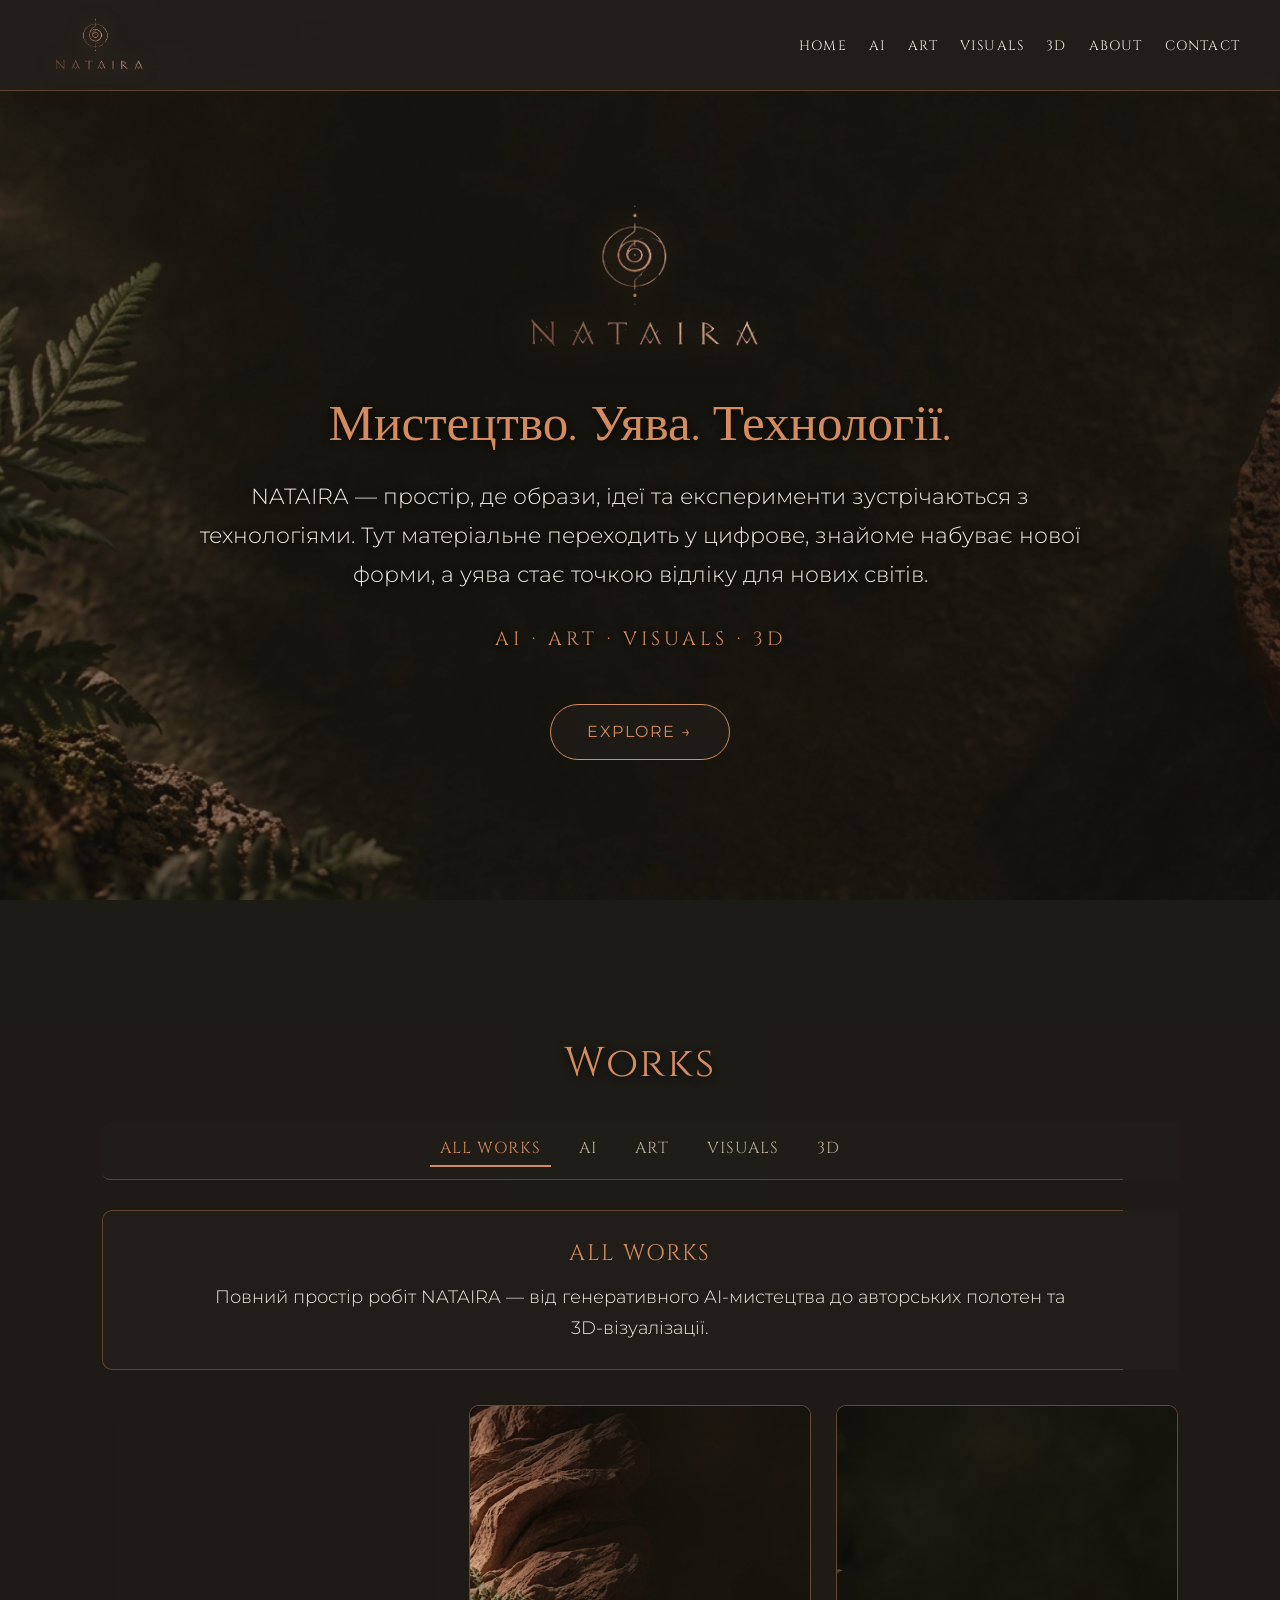
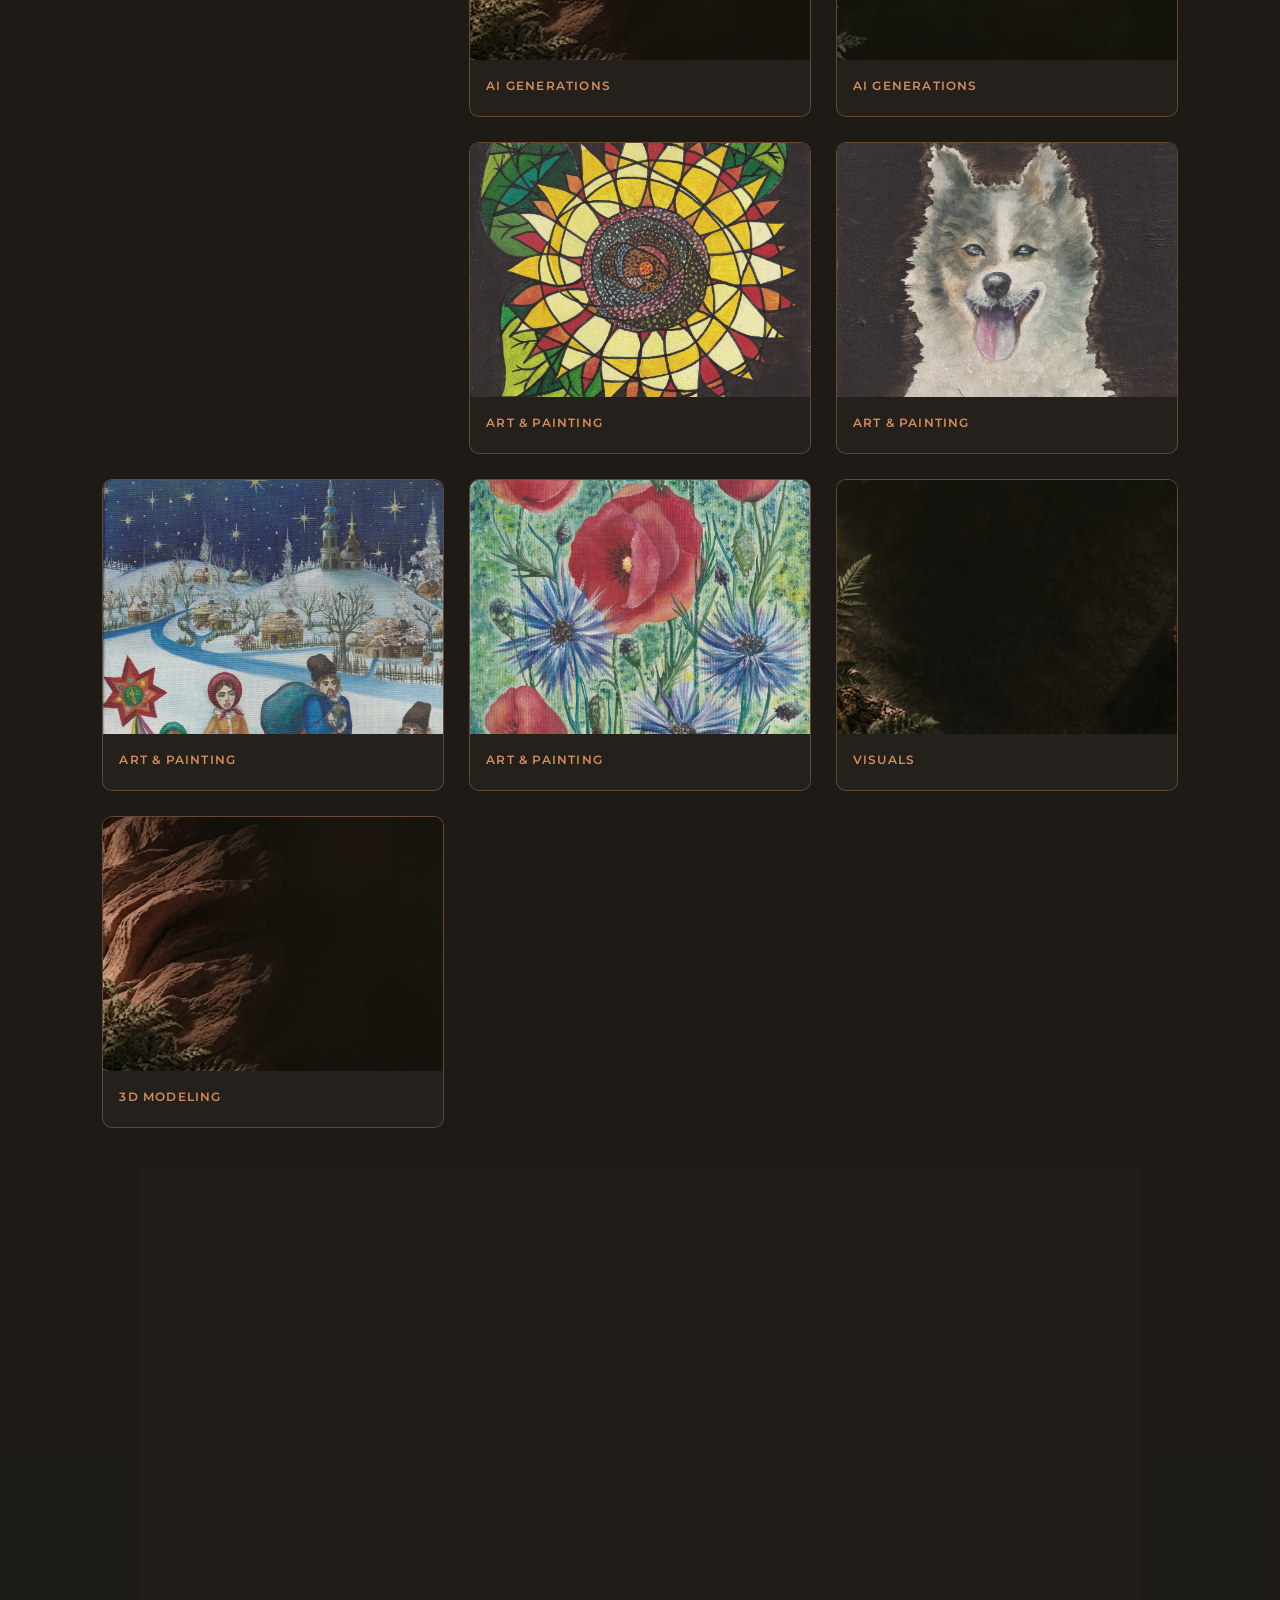
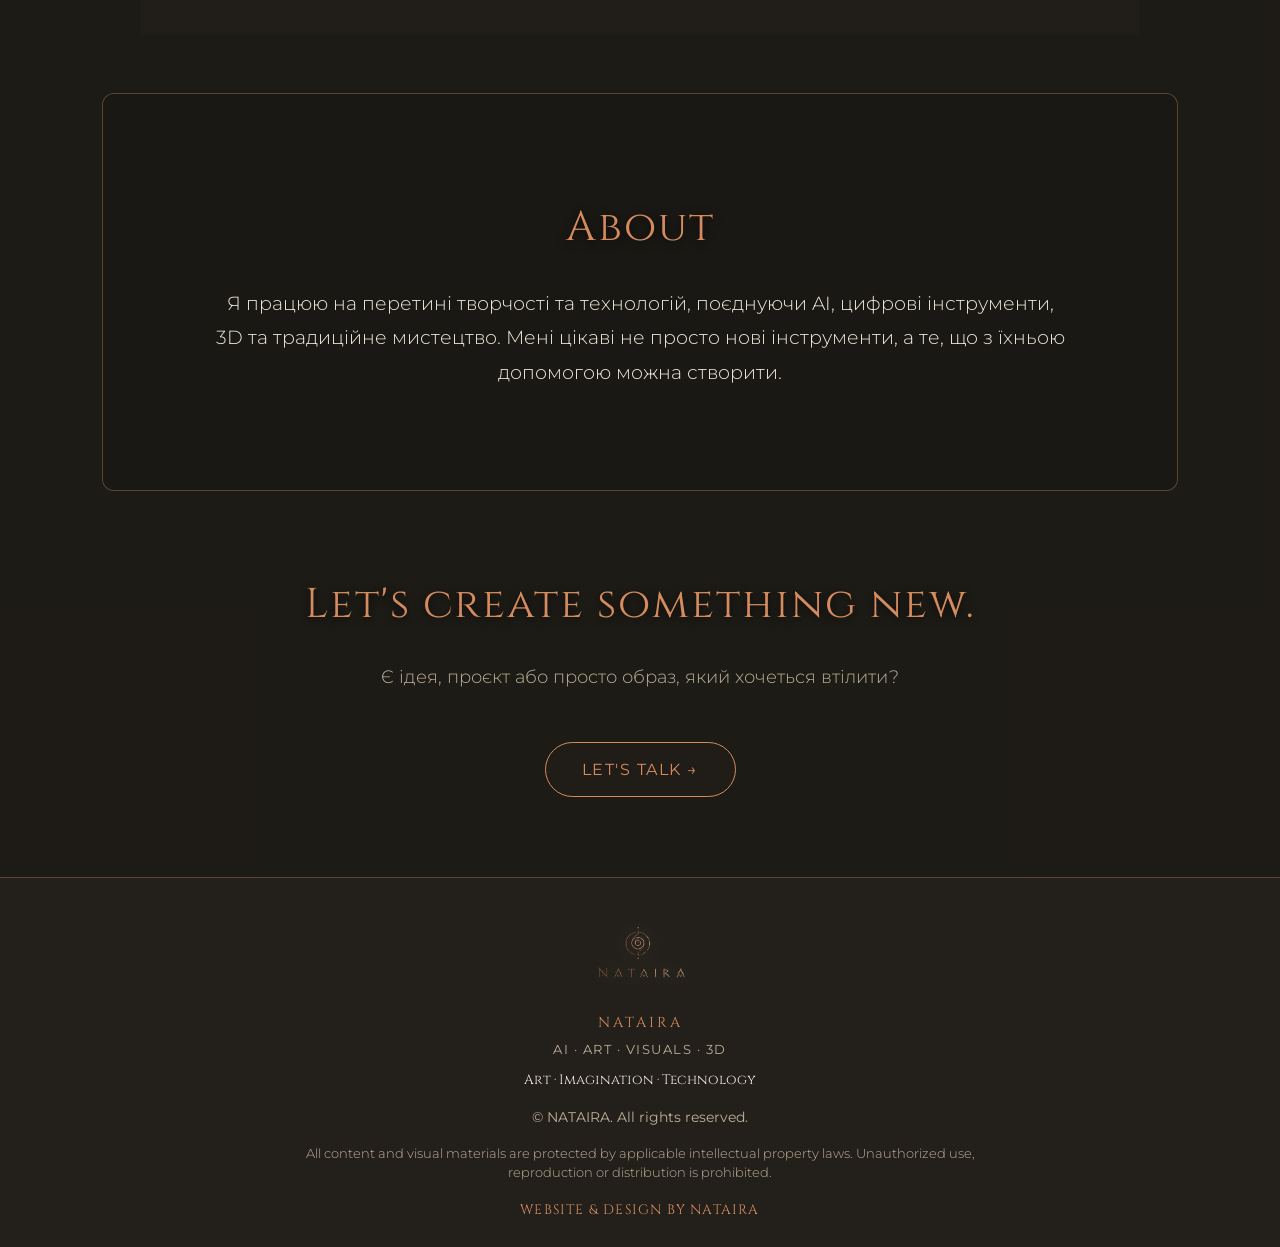
==== commit 00176a84: "Update index.html" ====
--- a/index.html
+++ b/index.html
@@ -54,7 +54,7 @@
             display: flex;
             justify-content: space-between;
             align-items: center;
-            background: rgba(35, 32, 27, 0.95);
+            background: rgba(35, 32, 27, 0.92);
             backdrop-filter: blur(12px);
             z-index: 1000;
             border-bottom: 1px solid var(--border-color);
@@ -116,6 +116,8 @@
             text-transform: uppercase;
             transition: all 0.3s ease;
             cursor: pointer;
+            background: rgba(35, 32, 27, 0.6);
+            backdrop-filter: blur(4px);
         }
 
         .btn:hover {
@@ -124,7 +126,7 @@
             box-shadow: 0 0 15px rgba(212, 139, 94, 0.4);
         }
 
-        /* СЕКЦІЇ */
+        /* СЕКЦІЇ ЗІ ЯСКРАВИМИ ФОНАМИ */
         section {
             padding: 130px 8% 80px;
             display: flex;
@@ -132,23 +134,22 @@
             justify-content: center;
             align-items: center;
             position: relative;
-        }
-
-        /* СЕКЦІЯ HOME */
+            background-size: cover;
+            background-position: center;
+            background-attachment: fixed;
+        }
+
+        /* 1. Секція HOME — фон 1.jpg (зменшене затемнення для яскравості) */
         #home {
             min-height: 100vh;
             background-image: url('1.jpg');
-            background-size: cover;
-            background-position: center;
-            background-attachment: fixed;
-            position: relative;
         }
 
         #home::before {
             content: '';
             position: absolute;
             top: 0; left: 0; right: 0; bottom: 0;
-            background: rgba(30, 26, 21, 0.82);
+            background: rgba(25, 22, 18, 0.45);
             z-index: 1;
         }
 
@@ -163,7 +164,7 @@
             height: auto;
             margin: 0 auto 20px auto;
             display: block;
-            filter: drop-shadow(0 0 20px rgba(212, 139, 94, 0.4));
+            filter: drop-shadow(0 0 20px rgba(212, 139, 94, 0.6));
         }
 
         #home h1 {
@@ -171,6 +172,7 @@
             margin-bottom: 20px;
             color: var(--accent);
             line-height: 1.25;
+            text-shadow: 0 2px 10px rgba(0, 0, 0, 0.8);
         }
 
         #home .about-intro {
@@ -180,6 +182,7 @@
             color: var(--text-main);
             max-width: 900px;
             line-height: 1.8;
+            text-shadow: 0 1px 8px rgba(0, 0, 0, 0.8);
         }
 
         #home .tag-line {
@@ -188,6 +191,26 @@
             letter-spacing: 4px;
             font-size: 1.2rem;
             margin-bottom: 25px;
+            text-shadow: 0 1px 6px rgba(0, 0, 0, 0.8);
+        }
+
+        /* 2. Секція PORTFOLIO — фон 2.jpg (зменшене затемнення) */
+        #portfolio {
+            background-image: url('2.jpg');
+            position: relative;
+        }
+
+        #portfolio::before {
+            content: '';
+            position: absolute;
+            top: 0; left: 0; right: 0; bottom: 0;
+            background: rgba(25, 22, 18, 0.5);
+            z-index: 1;
+        }
+
+        #portfolio > * {
+            position: relative;
+            z-index: 2;
         }
 
         /* ГАЛЕРЕЯ ТА ІНШІ БЛОКИ */
@@ -196,6 +219,7 @@
             color: var(--accent);
             letter-spacing: 2px;
             margin-bottom: 25px;
+            text-shadow: 0 2px 10px rgba(0, 0, 0, 0.8);
         }
 
         .filters {
@@ -206,6 +230,10 @@
             padding-bottom: 12px;
             justify-content: center;
             flex-wrap: wrap;
+            background: rgba(35, 32, 27, 0.5);
+            backdrop-filter: blur(6px);
+            padding-top: 10px;
+            border-radius: 8px;
         }
         
         .filter-btn {
@@ -224,13 +252,13 @@
         }
 
         .category-info-box {
-            background: rgba(45, 41, 35, 0.75);
+            background: rgba(35, 31, 26, 0.75);
             border: 1px solid var(--border-color);
             border-radius: 10px;
             padding: 25px 30px;
             margin-bottom: 35px;
             text-align: center;
-            backdrop-filter: blur(8px);
+            backdrop-filter: blur(10px);
             transition: all 0.3s ease;
         }
 
@@ -261,7 +289,7 @@
         }
 
         .gallery-item {
-            background: var(--bg-light);
+            background: rgba(45, 41, 35, 0.85);
             border: 1px solid var(--border-color);
             border-radius: 10px;
             overflow: hidden;
@@ -270,12 +298,13 @@
             transition: transform 0.3s ease, border-color 0.3s ease, box-shadow 0.3s ease;
             cursor: pointer;
             text-align: left;
+            backdrop-filter: blur(6px);
         }
 
         .gallery-item:hover {
             transform: translateY(-5px);
             border-color: var(--accent);
-            box-shadow: 0 10px 25px rgba(212, 139, 94, 0.2);
+            box-shadow: 0 10px 25px rgba(212, 139, 94, 0.3);
         }
 
         .gallery-img-wrap {
@@ -291,7 +320,7 @@
             height: 100%;
             object-fit: cover;
             display: block;
-            filter: saturate(75%) brightness(96%) sepia(18%);
+            filter: saturate(85%) brightness(98%) sepia(10%);
             transition: filter 0.5s ease, transform 0.5s ease;
         }
 
@@ -305,7 +334,7 @@
             display: flex;
             flex-direction: column;
             flex-grow: 1;
-            background: rgba(45, 41, 35, 0.6);
+            background: rgba(35, 31, 26, 0.7);
         }
 
         .card-tag {
@@ -325,7 +354,7 @@
         }
 
         .extra-section-box {
-            background: rgba(45, 41, 35, 0.5);
+            background: rgba(35, 31, 26, 0.8);
             border: 1px solid var(--border-color);
             border-radius: 12px;
             padding: 50px 40px;
@@ -333,6 +362,7 @@
             width: 100%;
             max-width: 1000px;
             text-align: center;
+            backdrop-filter: blur(8px);
         }
 
         .extra-section-box h3 {
@@ -348,6 +378,34 @@
             font-weight: 300;
             color: var(--text-main);
             margin-bottom: 25px;
+        }
+
+        /* 3. Секція ABOUT — фон 3.jpg (зменшене затемнення) */
+        #about-section {
+            background-image: url('3.jpg');
+            position: relative;
+            width: 100%;
+            margin-top: 60px;
+            padding: 100px 8%;
+            background-size: cover;
+            background-position: center;
+            background-attachment: fixed;
+            border-radius: 12px;
+            border: 1px solid var(--border-color);
+        }
+
+        #about-section::before {
+            content: '';
+            position: absolute;
+            top: 0; left: 0; right: 0; bottom: 0;
+            background: rgba(25, 22, 18, 0.5);
+            z-index: 1;
+            border-radius: 12px;
+        }
+
+        #about-section > * {
+            position: relative;
+            z-index: 2;
         }
 
         /* ФУТЕР */
@@ -478,8 +536,7 @@
             #home h1 { font-size: 2.3rem; }
             #home .about-intro { font-size: 1.1rem; }
             h2 { font-size: 2rem; }
-            section { padding: 110px 5% 50px; }
-            .gallery { grid-template-columns: repeat(auto-fill, minmax(200px, 1fr)); }
+            section { padding: 110px 5% 50px; background-attachment: scroll; }
         }
     </style>
 </head>
@@ -503,7 +560,7 @@
         </nav>
     </header>
 
-    <!-- HOME -->
+    <!-- HOME (Яскравий фон: 1.jpg) -->
     <section id="home">
         <div class="content-block">
             <img src="logo.png" alt="NATAIRA Brand Logo" class="hero-brand-logo">
@@ -519,7 +576,7 @@
         </div>
     </section>
 
-    <!-- ЄДИНА СЕКЦІЯ PORTFOLIO -->
+    <!-- PORTFOLIO (Яскравий фон: 2.jpg) -->
     <section id="portfolio">
         <div class="content-block" style="max-width: 1150px; width: 100%;">
             <h2>Works</h2>
@@ -539,17 +596,17 @@
                 <p id="category-desc">Повний простір робіт NATAIRA — від генеративного AI-мистецтва до авторських полотен та 3D-візуалізації.</p>
             </div>
             
-            <!-- СІТКА РОБІТ (Шляхи напряму до кореневих файлів звітів) -->
+            <!-- СІТКА РОБІТ -->
             <div class="gallery">
 
-                <!-- AI (Посилаються на 1.jpg, 2.jpg, 3.jpg тощо згідно вашого репозиторію) -->
+                <!-- AI -->
                 <div class="gallery-item" data-category="ai">
                     <div class="gallery-img-wrap">
                         <img src="" data-src="1.jpg" alt="AI Work 1" loading="lazy">
                     </div>
                     <div class="card-body">
                         <span class="card-tag">AI Generations</span>
-                        <p class="card-desc"></p>
+                        <p class="card-desc" data-filename="1.jpg"></p>
                     </div>
                 </div>
 
@@ -559,7 +616,7 @@
                     </div>
                     <div class="card-body">
                         <span class="card-tag">AI Generations</span>
-                        <p class="card-desc"></p>
+                        <p class="card-desc" data-filename="2.jpg"></p>
                     </div>
                 </div>
 
@@ -569,19 +626,19 @@
                     </div>
                     <div class="card-body">
                         <span class="card-tag">AI Generations</span>
-                        <p class="card-desc"></p>
-                    </div>
-                </div>
-
-
-                <!-- ART (Використовують реальні файли art-1.jpg, art-2.jpg тощо) -->
+                        <p class="card-desc" data-filename="3.jpg"></p>
+                    </div>
+                </div>
+
+
+                <!-- ART -->
                 <div class="gallery-item" data-category="art">
                     <div class="gallery-img-wrap">
                         <img src="" data-src="art-1.jpg" alt="Art Work 1" loading="lazy">
                     </div>
                     <div class="card-body">
                         <span class="card-tag">Art & Painting</span>
-                        <p class="card-desc"></p>
+                        <p class="card-desc" data-filename="art-1.jpg"></p>
                     </div>
                 </div>
 
@@ -591,7 +648,7 @@
                     </div>
                     <div class="card-body">
                         <span class="card-tag">Art & Painting</span>
-                        <p class="card-desc"></p>
+                        <p class="card-desc" data-filename="art-2.jpg"></p>
                     </div>
                 </div>
 
@@ -601,7 +658,7 @@
                     </div>
                     <div class="card-body">
                         <span class="card-tag">Art & Painting</span>
-                        <p class="card-desc"></p>
+                        <p class="card-desc" data-filename="art-3.jpg"></p>
                     </div>
                 </div>
 
@@ -611,7 +668,7 @@
                     </div>
                     <div class="card-body">
                         <span class="card-tag">Art & Painting</span>
-                        <p class="card-desc"></p>
+                        <p class="card-desc" data-filename="art-4.jpg"></p>
                     </div>
                 </div>
 
@@ -621,30 +678,30 @@
                     </div>
                     <div class="card-body">
                         <span class="card-tag">Art & Painting</span>
-                        <p class="card-desc"></p>
-                    </div>
-                </div>
-
-
-                <!-- VISUALS (Якщо будуть файли visual-1.jpg тощо, просто змініть назву у data-src) -->
+                        <p class="card-desc" data-filename="art-5.jpg"></p>
+                    </div>
+                </div>
+
+
+                <!-- VISUALS -->
                 <div class="gallery-item" data-category="visuals">
                     <div class="gallery-img-wrap">
                         <img src="" data-src="1.jpg" alt="Visual 1" loading="lazy">
                     </div>
                     <div class="card-body">
                         <span class="card-tag">Visuals</span>
-                        <p class="card-desc"></p>
-                    </div>
-                </div>
-
-                <!-- 3D (Якщо будуть файли 3d-1.jpg тощо, змініть назву у data-src) -->
+                        <p class="card-desc" data-filename="visual-1.jpg"></p>
+                    </div>
+                </div>
+
+                <!-- 3D -->
                 <div class="gallery-item" data-category="3d">
                     <div class="gallery-img-wrap">
                         <img src="" data-src="2.jpg" alt="3D Work 1" loading="lazy">
                     </div>
                     <div class="card-body">
                         <span class="card-tag">3D Modeling</span>
-                        <p class="card-desc"></p>
+                        <p class="card-desc" data-filename="3d-1.jpg"></p>
                     </div>
                 </div>
 
@@ -662,12 +719,14 @@
                 <div class="tag-line" style="margin-bottom: 0; color: var(--accent); font-family: var(--font-heading); letter-spacing: 3px;">AI × ART × 3D</div>
             </div>
 
-            <!-- ABOUT БЛОК -->
-            <div id="about" style="margin-top: 80px; width: 100%;">
-                <h2>About</h2>
-                <p class="about-intro" style="margin: 20px auto 0 auto; font-size: 1.2rem; line-height: 1.8; color: var(--text-main); max-width: 850px; font-weight: 300;">
-                    Я працюю на перетині творчості та технологій, поєднуючи AI, цифрові інструменти, 3D та традиційне мистецтво. Мені цікаві не просто нові інструменти, а те, що з їхньою допомогою можна створити.
-                </p>
+            <!-- ABOUT БЛОК (Яскравий фон: 3.jpg) -->
+            <div id="about" style="width: 100%;">
+                <div id="about-section">
+                    <h2>About</h2>
+                    <p class="about-intro" style="margin: 20px auto 0 auto; font-size: 1.2rem; line-height: 1.8; color: var(--text-main); max-width: 850px; font-weight: 300;">
+                        Я працюю на перетині творчості та технологій, поєднуючи AI, цифрові інструменти, 3D та традиційне мистецтво. Мені цікаві не просто нові інструменти, а те, що з їхньою допомогою можна створити.
+                    </p>
+                </div>
             </div>
 
             <!-- CONTACT БЛОК -->
@@ -720,7 +779,7 @@
 
     <!-- СКРИПТИ -->
     <script>
-        document.addEventListener("DOMContentLoaded", () => {
+        document.addEventListener("DOMContentLoaded", async () => {
             const images = document.querySelectorAll('.gallery-img-wrap img');
             images.forEach(img => {
                 const rawSrc = img.getAttribute('data-src');
@@ -728,6 +787,37 @@
                     img.src = encodeURI(rawSrc);
                 }
             });
+
+            try {
+                const response = await fetch('captions.txt');
+                if (response.ok) {
+                    const text = await response.text();
+                    const lines = text.split('\n');
+                    const captionsMap = {};
+
+                    lines.forEach(line => {
+                        const parts = line.split(/—|-/);
+                        if (parts.length >= 2) {
+                            const fileName = parts[0].trim();
+                            const captionText = parts.slice(1).join('—').trim();
+                            if (fileName && captionText) {
+                                captionsMap[fileName] = captionText;
+                            }
+                        }
+                    });
+
+                    document.querySelectorAll('.card-desc[data-filename]').forEach(descEl => {
+                        const fileName = descEl.getAttribute('data-filename');
+                        if (captionsMap[fileName]) {
+                            descEl.textContent = captionsMap[fileName];
+                        } else {
+                            descEl.textContent = '';
+                        }
+                    });
+                }
+            } catch (error) {
+                console.log("Файл captions.txt не знайдено або сталася помилка читання.");
+            }
         });
 
         const categoryData = {
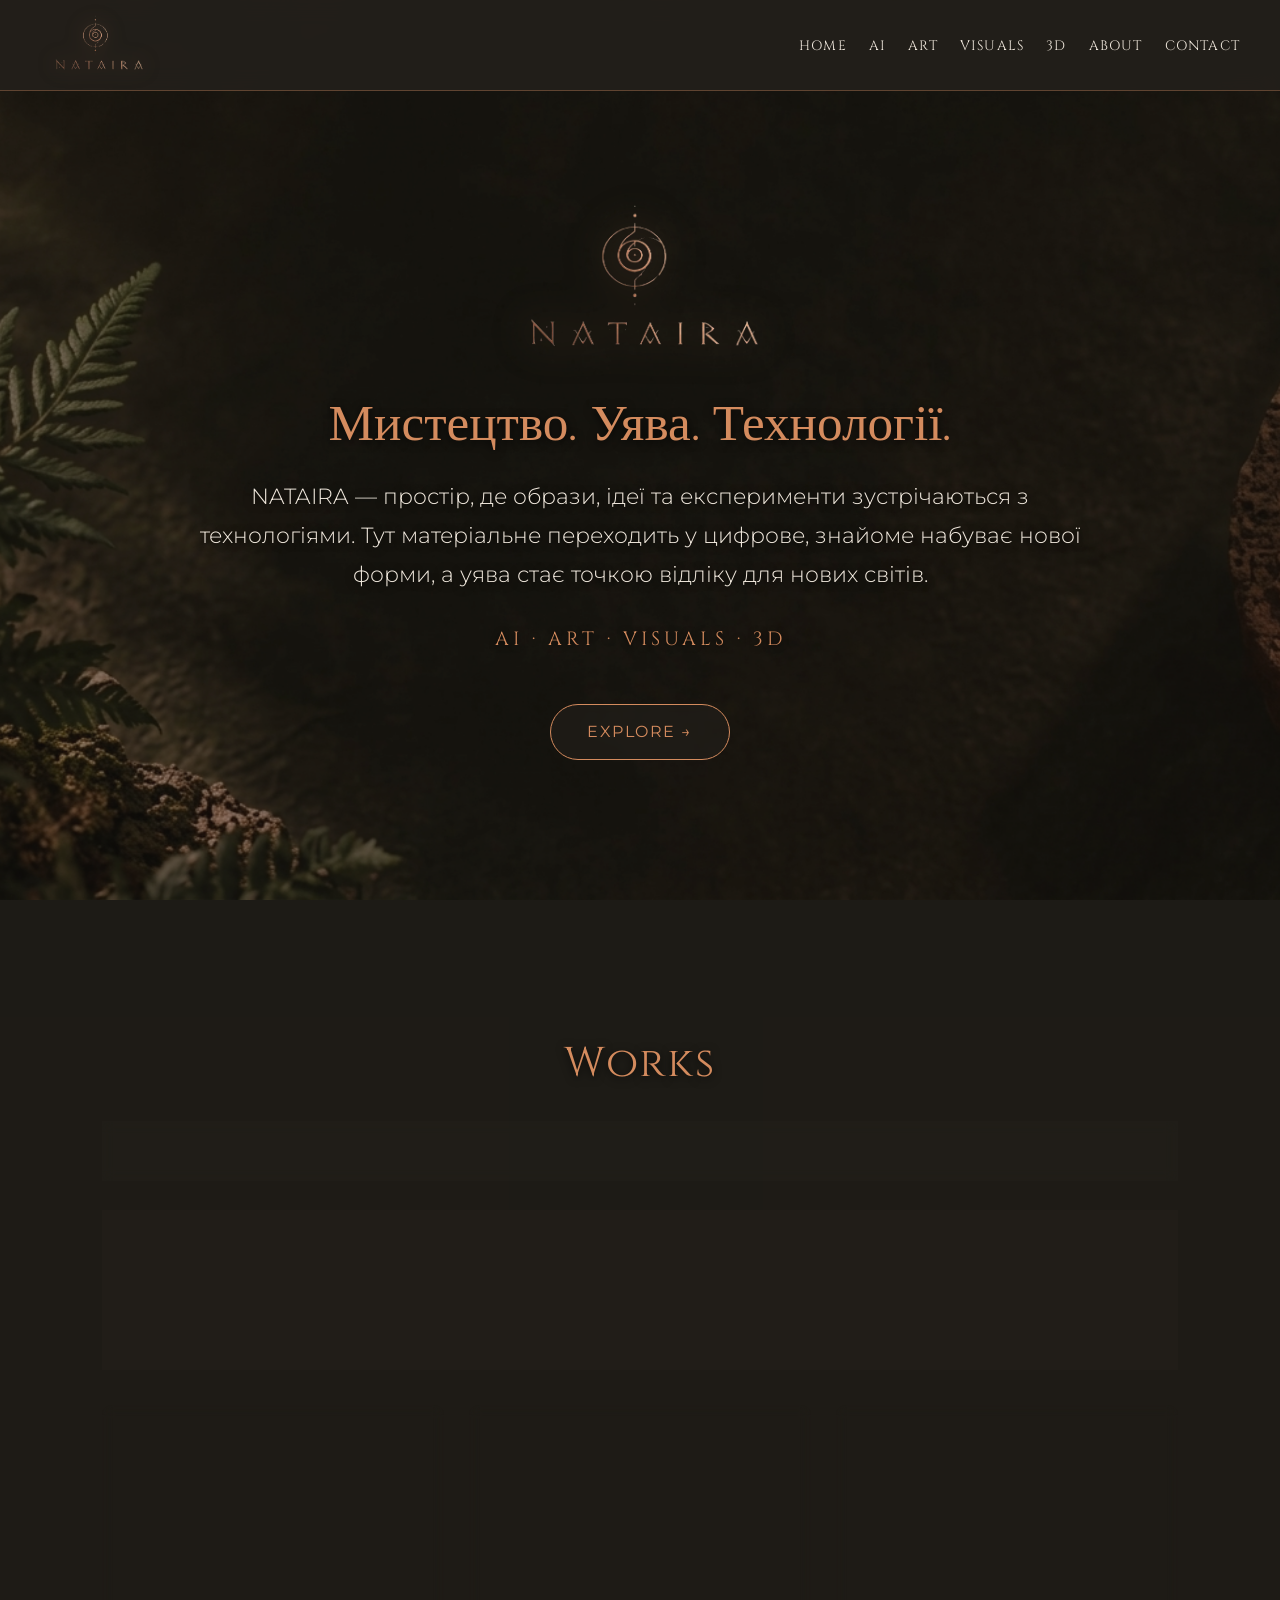
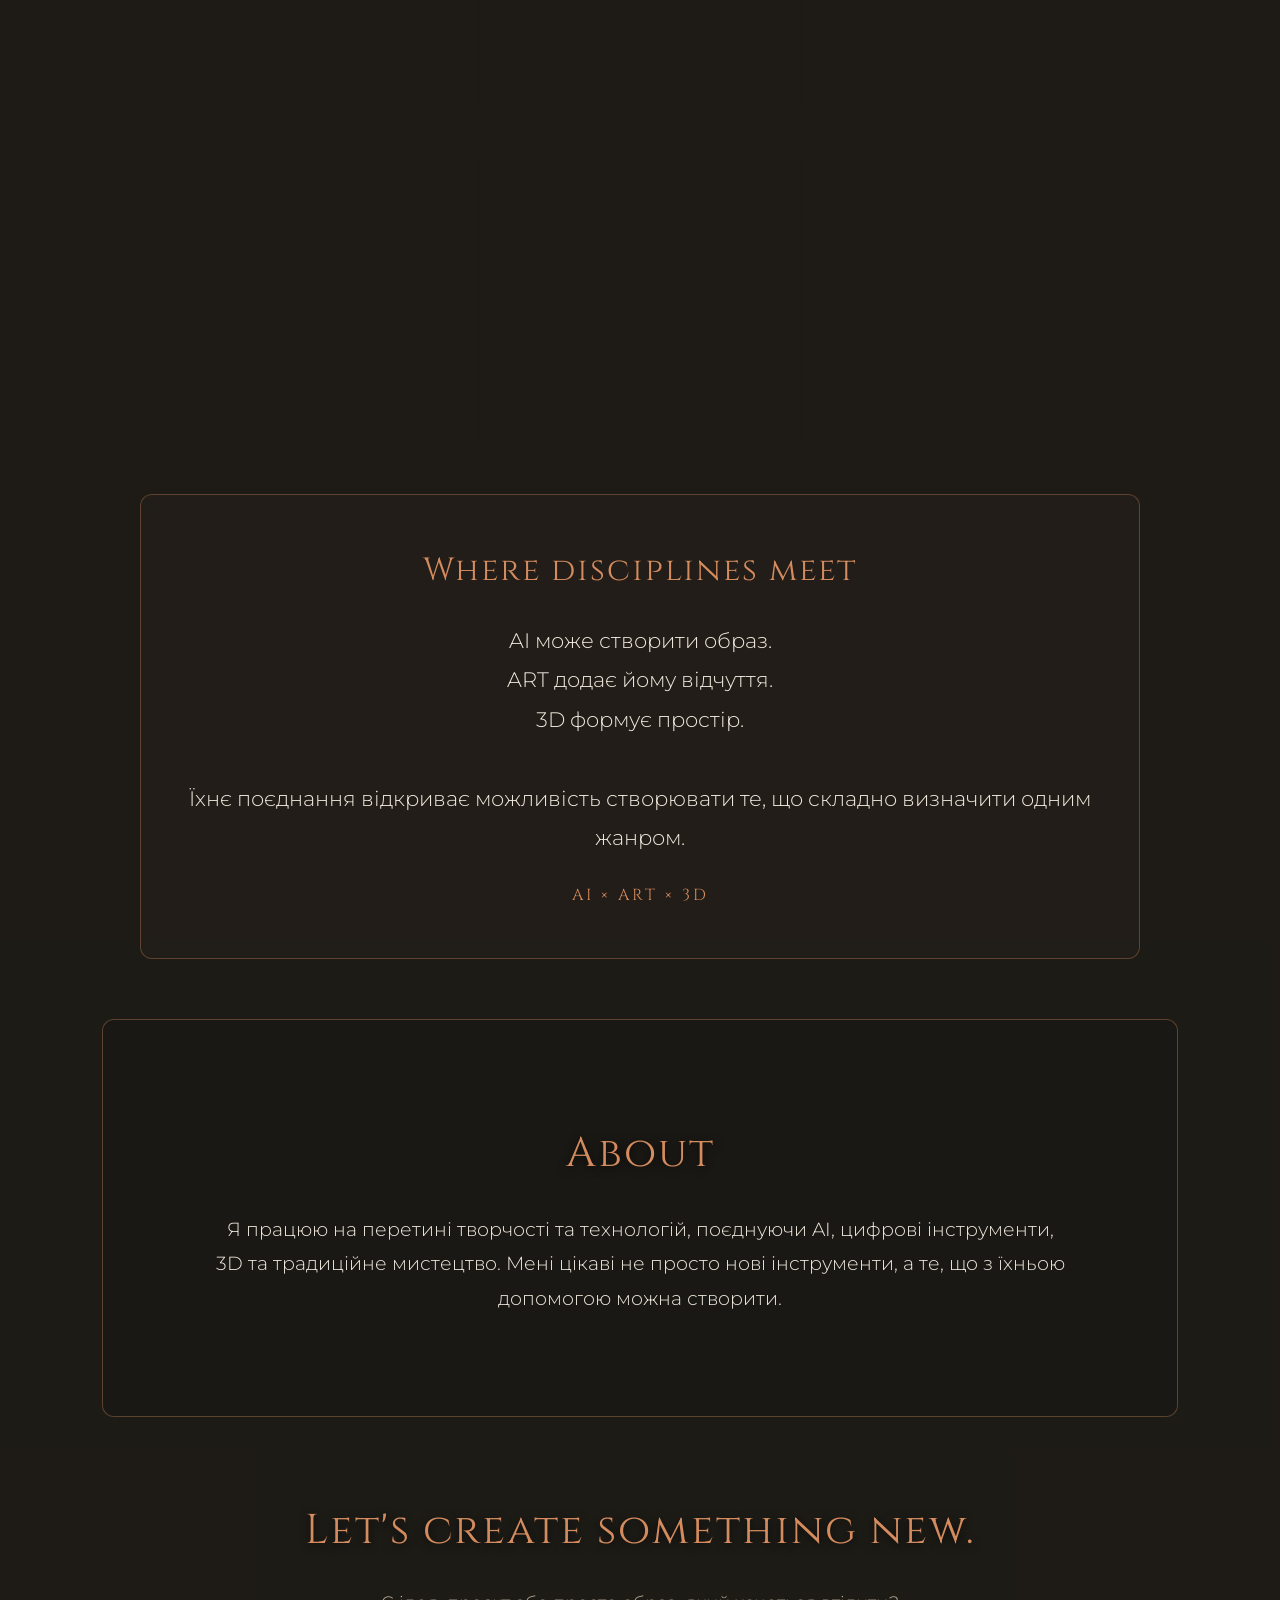
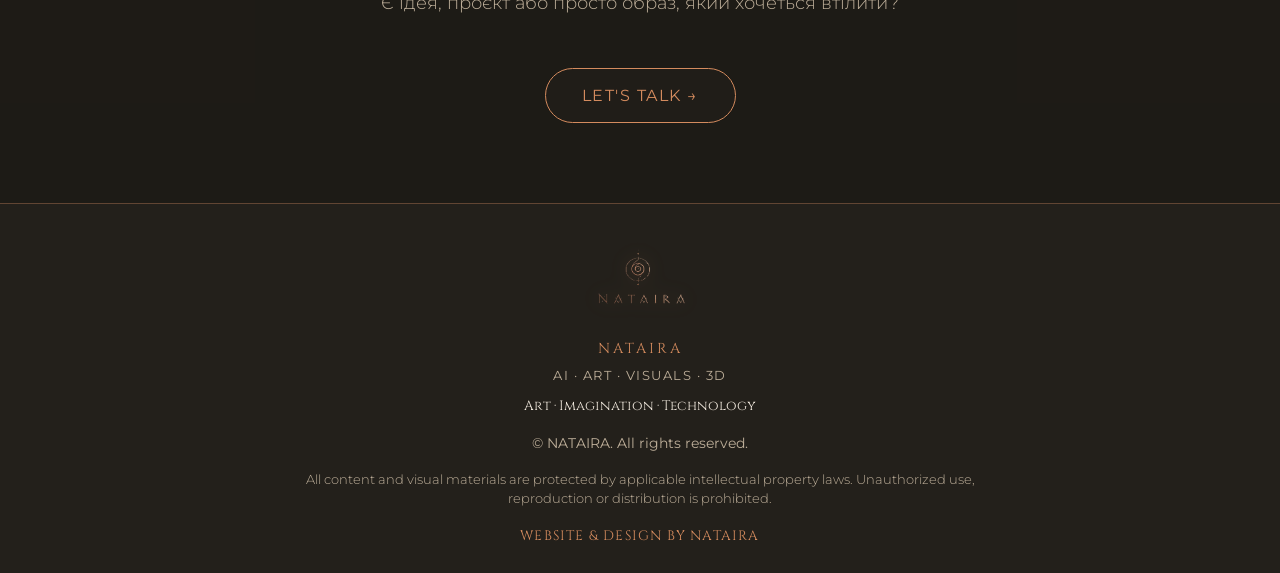
==== commit f7506623: "Update index.html" ====
--- a/index.html
+++ b/index.html
@@ -139,7 +139,7 @@
             background-attachment: fixed;
         }
 
-        /* 1. Секція HOME — фон 1.jpg (зменшене затемнення для яскравості) */
+        /* 1. Секція HOME — фон 1.jpg */
         #home {
             min-height: 100vh;
             background-image: url('1.jpg');
@@ -194,7 +194,7 @@
             text-shadow: 0 1px 6px rgba(0, 0, 0, 0.8);
         }
 
-        /* 2. Секція PORTFOLIO — фон 2.jpg (зменшене затемнення) */
+        /* 2. Секція PORTFOLIO — фон 2.jpg */
         #portfolio {
             background-image: url('2.jpg');
             position: relative;
@@ -380,7 +380,7 @@
             margin-bottom: 25px;
         }
 
-        /* 3. Секція ABOUT — фон 3.jpg (зменшене затемнення) */
+        /* 3. Секція ABOUT — фон 3.jpg */
         #about-section {
             background-image: url('3.jpg');
             position: relative;
@@ -560,7 +560,7 @@
         </nav>
     </header>
 
-    <!-- HOME (Яскравий фон: 1.jpg) -->
+    <!-- HOME -->
     <section id="home">
         <div class="content-block">
             <img src="logo.png" alt="NATAIRA Brand Logo" class="hero-brand-logo">
@@ -576,7 +576,7 @@
         </div>
     </section>
 
-    <!-- PORTFOLIO (Яскравий фон: 2.jpg) -->
+    <!-- PORTFOLIO -->
     <section id="portfolio">
         <div class="content-block" style="max-width: 1150px; width: 100%;">
             <h2>Works</h2>
@@ -590,7 +590,6 @@
                 <span class="filter-btn" data-filter="3d">3D</span>
             </div>
 
-            <!-- БЛОК ДИНАМІЧНОГО ОПИСУ КАТЕГОРІЇ -->
             <div id="category-info" class="category-info-box">
                 <h3 id="category-title">ALL WORKS</h3>
                 <p id="category-desc">Повний простір робіт NATAIRA — від генеративного AI-мистецтва до авторських полотен та 3D-візуалізації.</p>
@@ -599,39 +598,7 @@
             <!-- СІТКА РОБІТ -->
             <div class="gallery">
 
-                <!-- AI -->
-                <div class="gallery-item" data-category="ai">
-                    <div class="gallery-img-wrap">
-                        <img src="" data-src="1.jpg" alt="AI Work 1" loading="lazy">
-                    </div>
-                    <div class="card-body">
-                        <span class="card-tag">AI Generations</span>
-                        <p class="card-desc" data-filename="1.jpg"></p>
-                    </div>
-                </div>
-
-                <div class="gallery-item" data-category="ai">
-                    <div class="gallery-img-wrap">
-                        <img src="" data-src="2.jpg" alt="AI Work 2" loading="lazy">
-                    </div>
-                    <div class="card-body">
-                        <span class="card-tag">AI Generations</span>
-                        <p class="card-desc" data-filename="2.jpg"></p>
-                    </div>
-                </div>
-
-                <div class="gallery-item" data-category="ai">
-                    <div class="gallery-img-wrap">
-                        <img src="" data-src="3.jpg" alt="AI Work 3" loading="lazy">
-                    </div>
-                    <div class="card-body">
-                        <span class="card-tag">AI Generations</span>
-                        <p class="card-desc" data-filename="3.jpg"></p>
-                    </div>
-                </div>
-
-
-                <!-- ART -->
+                <!-- ART (5 робіт з вашими підписами) -->
                 <div class="gallery-item" data-category="art">
                     <div class="gallery-img-wrap">
                         <img src="" data-src="art-1.jpg" alt="Art Work 1" loading="lazy">
@@ -679,29 +646,6 @@
                     <div class="card-body">
                         <span class="card-tag">Art & Painting</span>
                         <p class="card-desc" data-filename="art-5.jpg"></p>
-                    </div>
-                </div>
-
-
-                <!-- VISUALS -->
-                <div class="gallery-item" data-category="visuals">
-                    <div class="gallery-img-wrap">
-                        <img src="" data-src="1.jpg" alt="Visual 1" loading="lazy">
-                    </div>
-                    <div class="card-body">
-                        <span class="card-tag">Visuals</span>
-                        <p class="card-desc" data-filename="visual-1.jpg"></p>
-                    </div>
-                </div>
-
-                <!-- 3D -->
-                <div class="gallery-item" data-category="3d">
-                    <div class="gallery-img-wrap">
-                        <img src="" data-src="2.jpg" alt="3D Work 1" loading="lazy">
-                    </div>
-                    <div class="card-body">
-                        <span class="card-tag">3D Modeling</span>
-                        <p class="card-desc" data-filename="3d-1.jpg"></p>
                     </div>
                 </div>
 
@@ -719,7 +663,7 @@
                 <div class="tag-line" style="margin-bottom: 0; color: var(--accent); font-family: var(--font-heading); letter-spacing: 3px;">AI × ART × 3D</div>
             </div>
 
-            <!-- ABOUT БЛОК (Яскравий фон: 3.jpg) -->
+            <!-- ABOUT БЛОК -->
             <div id="about" style="width: 100%;">
                 <div id="about-section">
                     <h2>About</h2>
@@ -765,7 +709,7 @@
         </div>
     </footer>
 
-    <!-- МОДАЛЬНЕ ВІКНО ПЕРЕГЛЯДУ -->
+    <!-- МОДАЛЬНЕ ВІКНО -->
     <div id="imageModal" class="modal">
         <div class="modal-container">
             <span class="modal-close" id="modalClose">&times;</span>
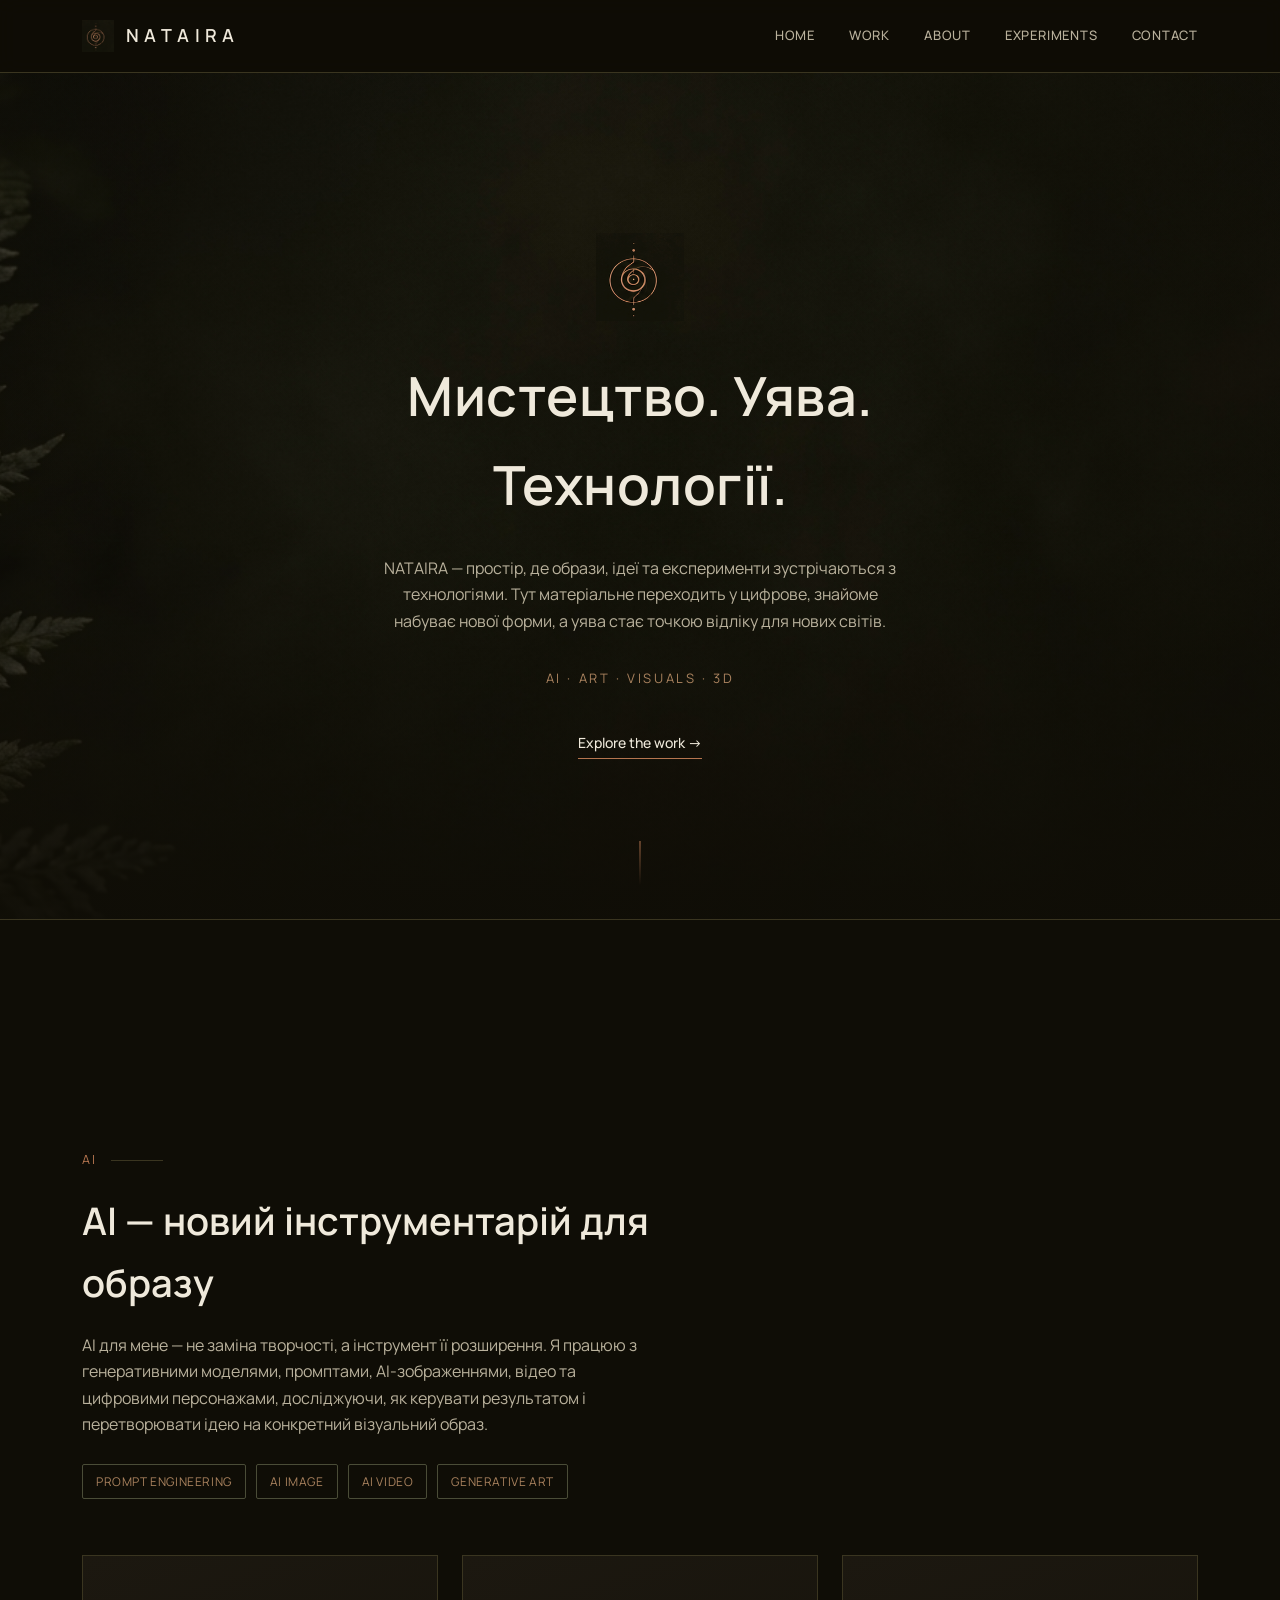
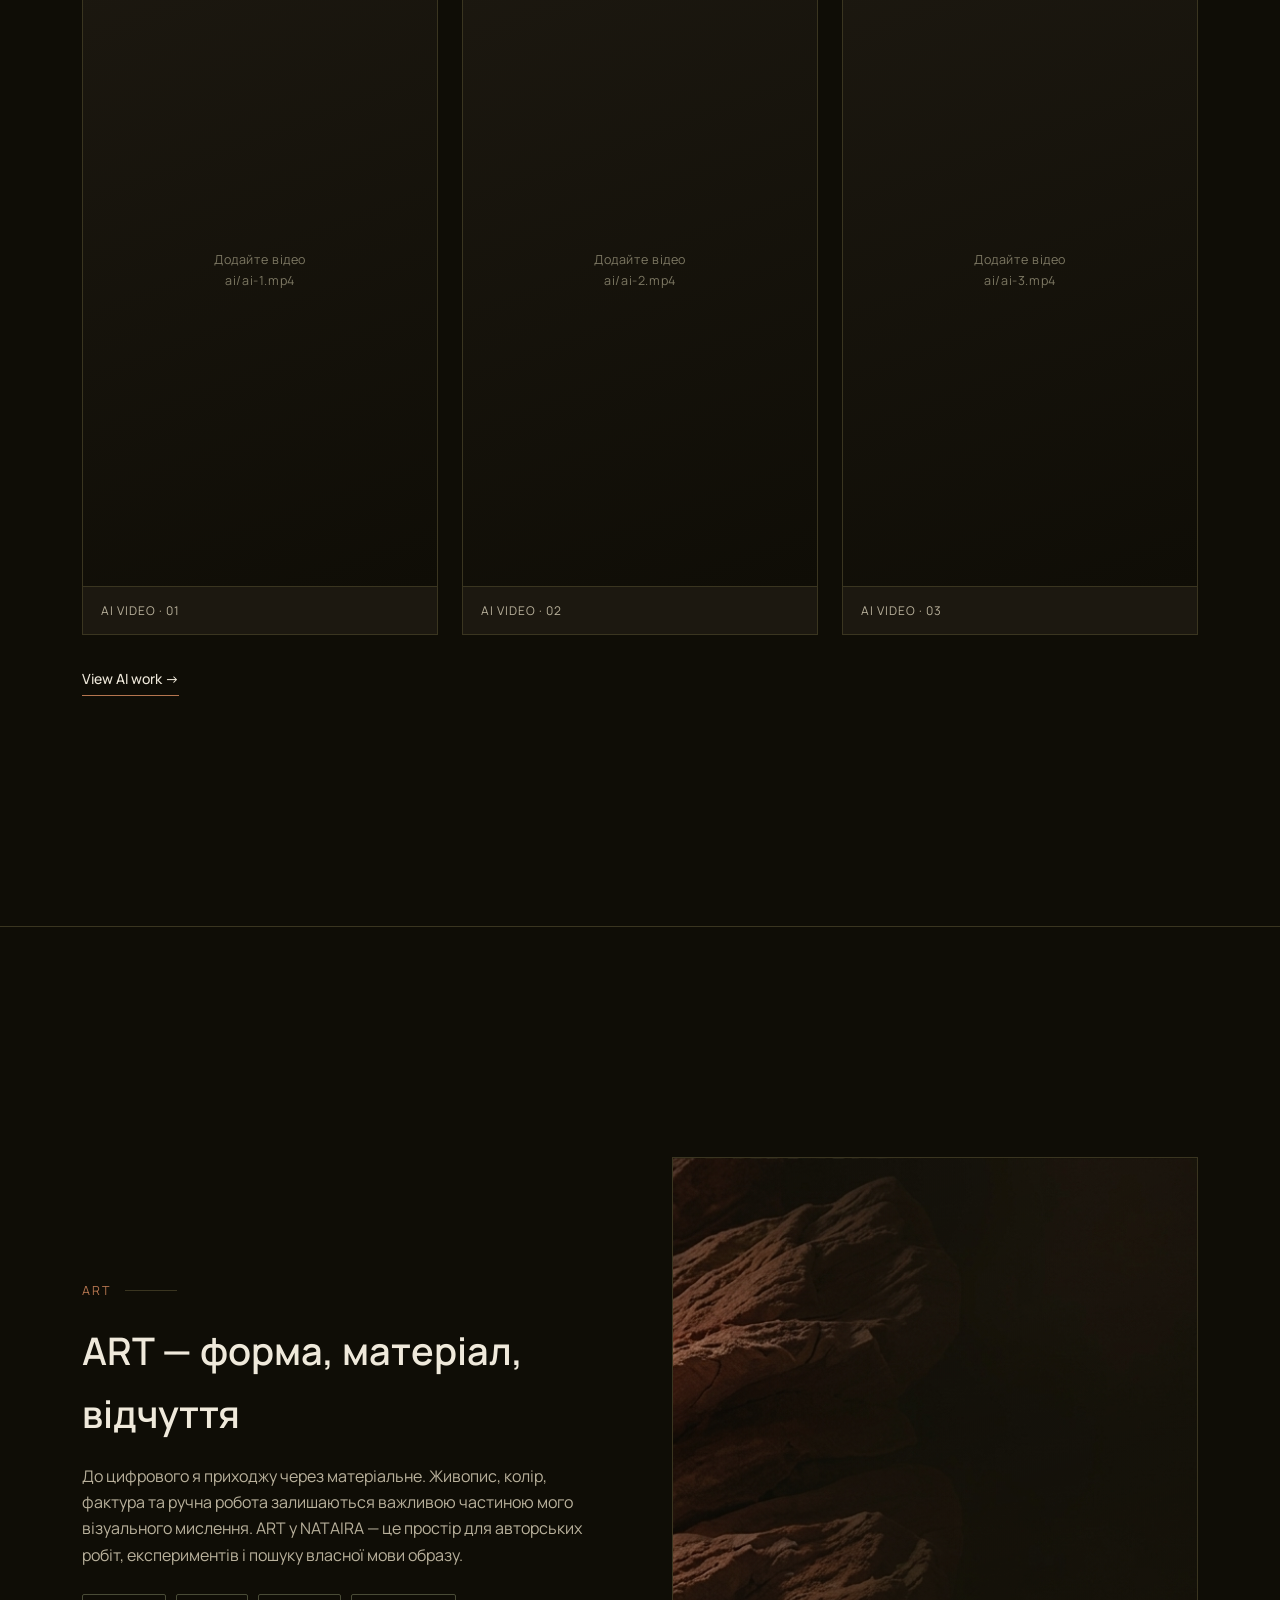
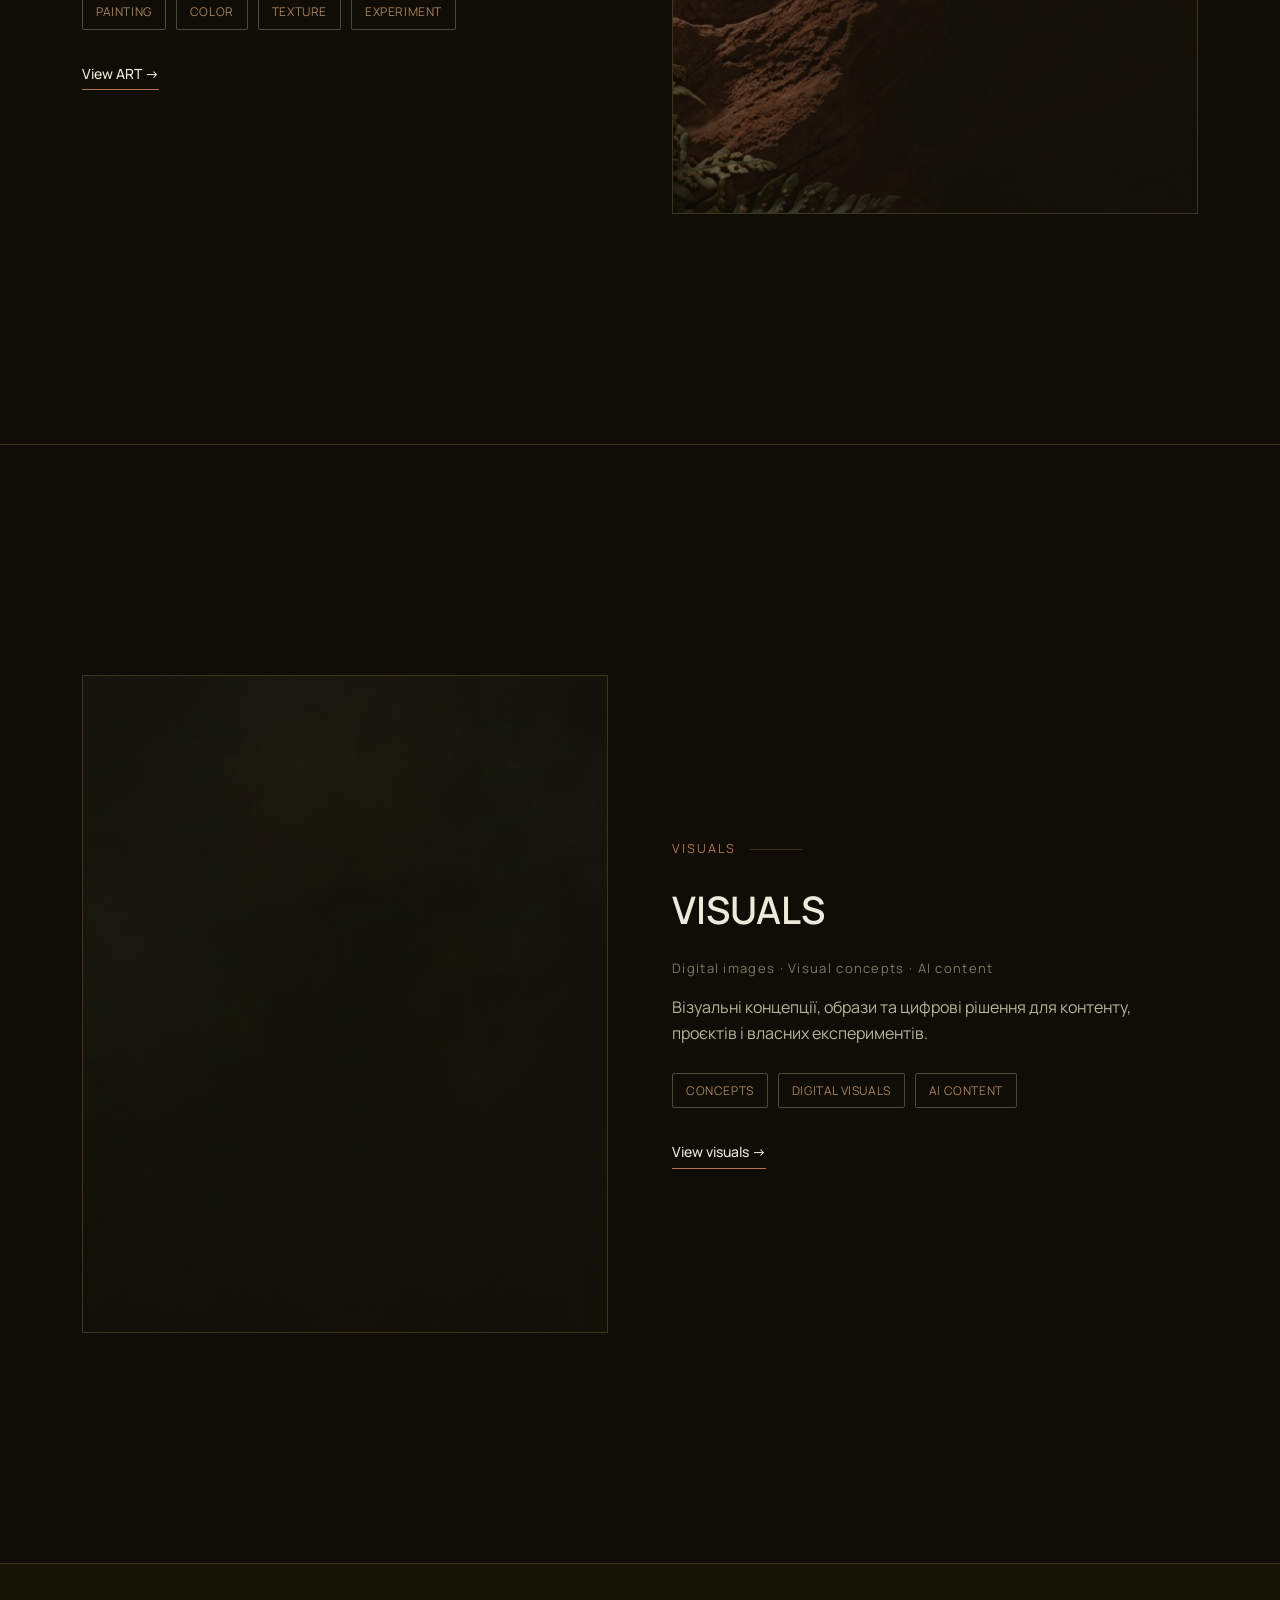
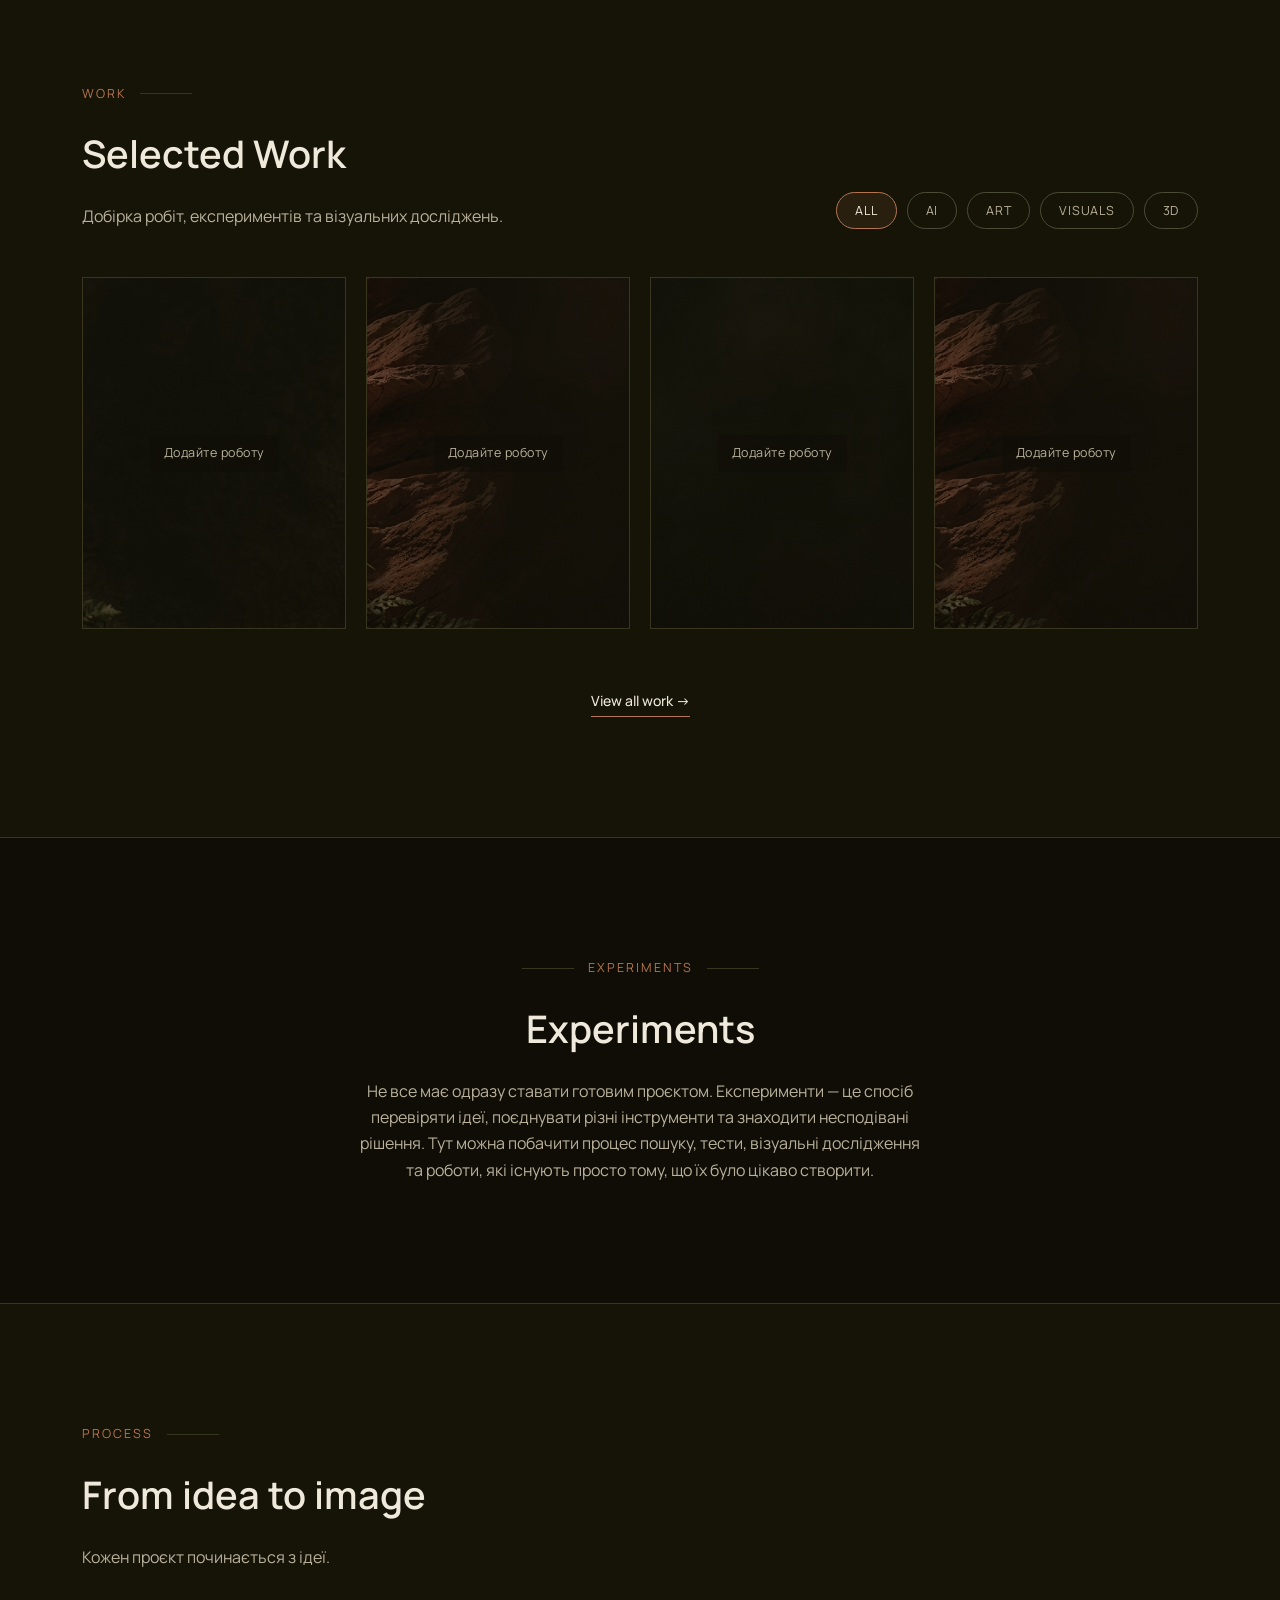
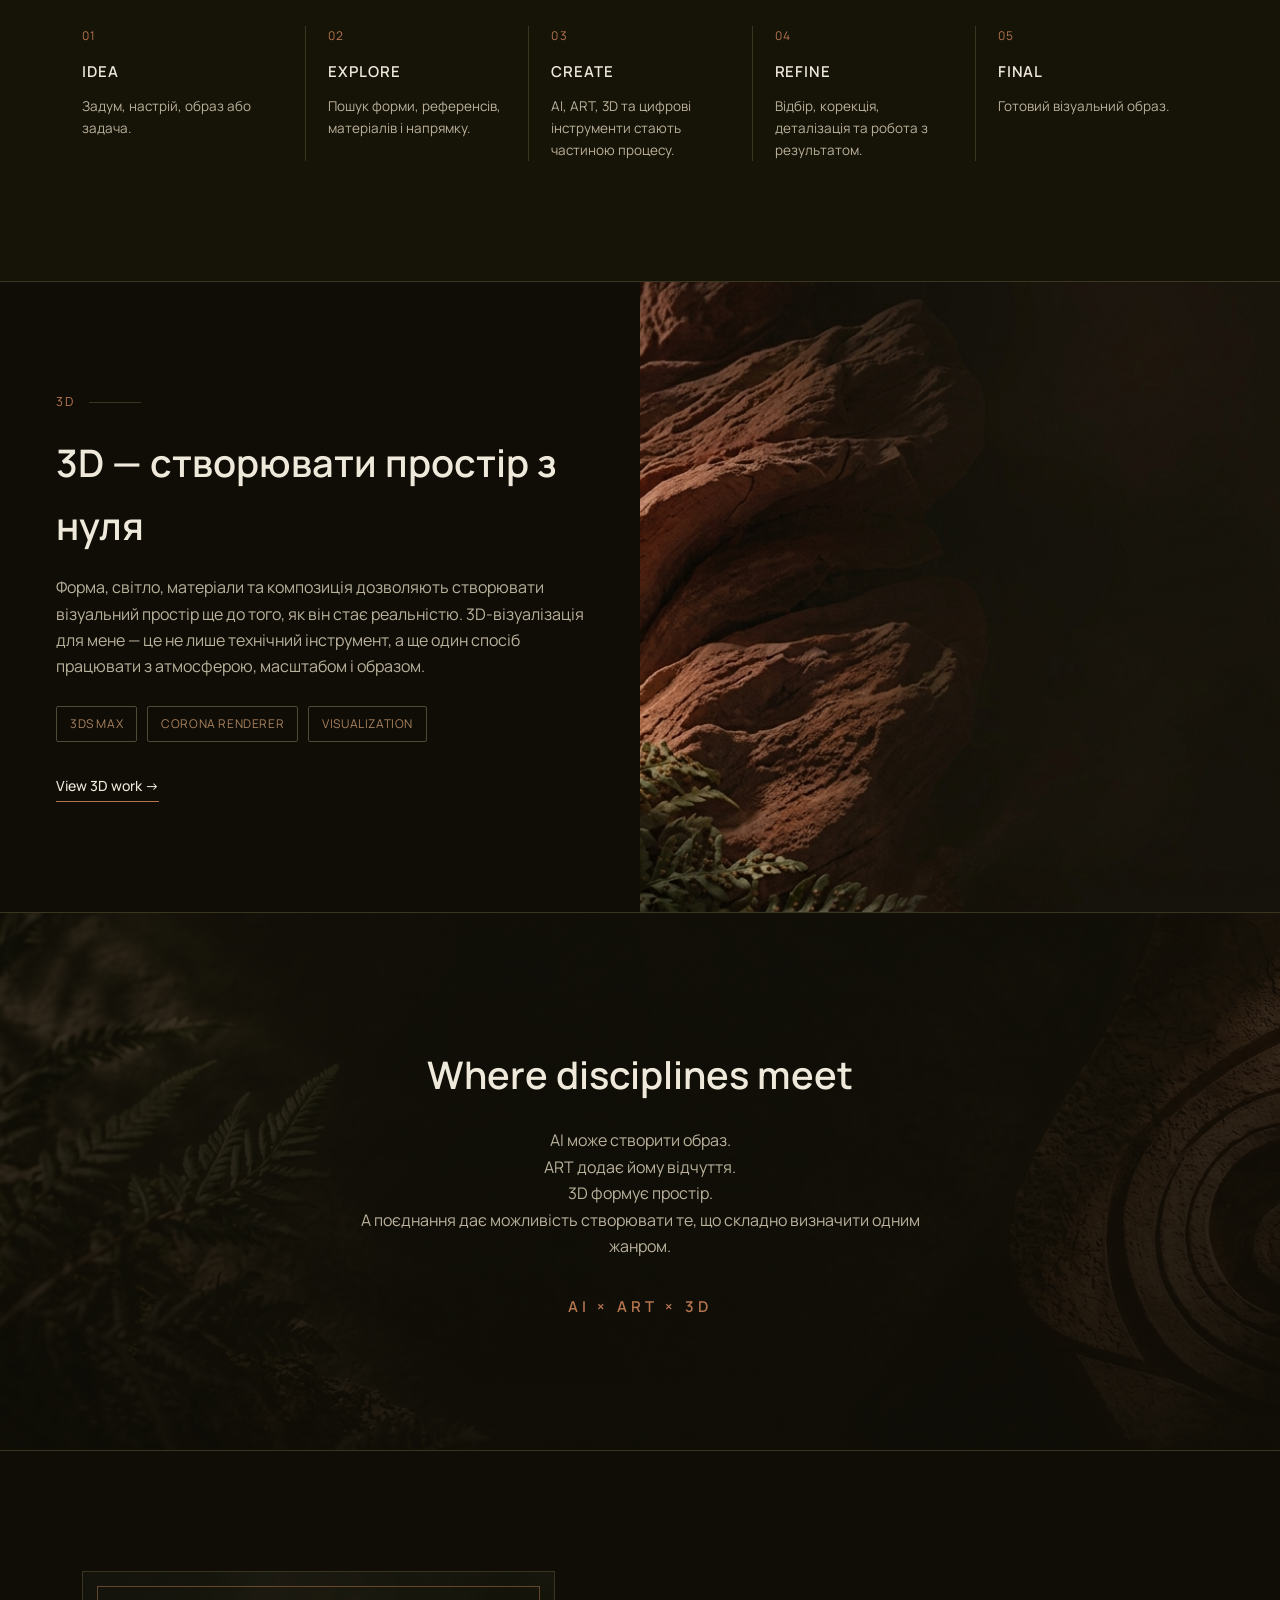
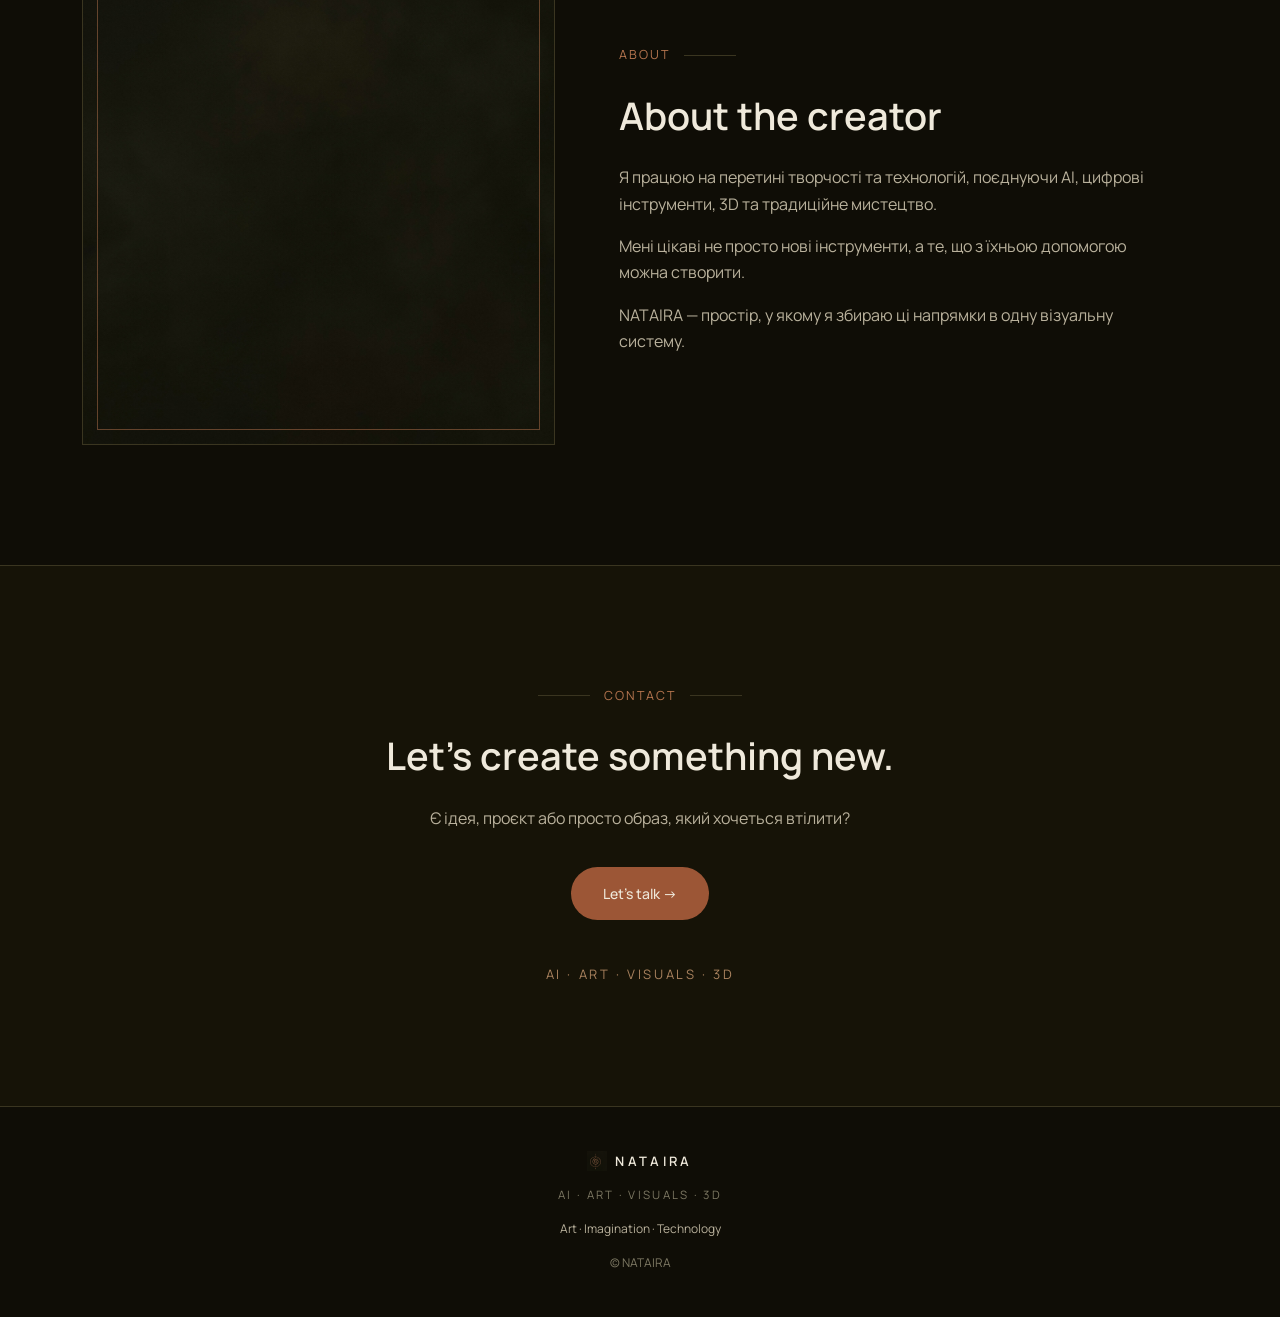
==== commit 20b76d43: "Add files via upload" ====
--- a/index.html
+++ b/index.html
@@ -1,870 +1,406 @@
 <!DOCTYPE html>
 <html lang="uk">
 <head>
-    <meta charset="UTF-8">
-    <meta name="viewport" content="width=device-width, initial-scale=1.0">
-    <title>NATAIRA | AI · ART · VISUALS · 3D</title>
-    <link rel="preconnect" href="https://fonts.googleapis.com">
-    <link rel="preconnect" href="https://fonts.gstatic.com" crossorigin>
-    <link href="https://fonts.googleapis.com/css2?family=Cinzel:wght@400;500;600&family=Montserrat:wght@300;400;500;600&display=swap" rel="stylesheet">
-    
-    <style>
-        :root {
-            --bg-dark: #23201b;
-            --bg-light: #2d2923;
-            --text-main: #f0e8dd;
-            --text-muted: #bdae99;
-            --accent: #d48b5e;
-            --border-color: rgba(212, 139, 94, 0.35);
-            
-            --font-heading: 'Cinzel', serif;
-            --font-text: 'Montserrat', sans-serif;
-        }
-
-        * {
-            margin: 0;
-            padding: 0;
-            box-sizing: border-box;
-        }
-
-        html {
-            scroll-behavior: smooth;
-        }
-
-        body {
-            background-color: var(--bg-dark);
-            color: var(--text-main);
-            font-family: var(--font-text);
-            line-height: 1.6;
-            overflow-x: hidden;
-            text-align: center;
-        }
-
-        h1, h2, h3, .nav-links a {
-            font-family: var(--font-heading);
-            font-weight: 400;
-        }
-
-        /* ХЕДЕР ТА НАВІГАЦІЯ */
-        header {
-            position: fixed;
-            top: 0;
-            width: 100%;
-            padding: 10px 40px;
-            display: flex;
-            justify-content: space-between;
-            align-items: center;
-            background: rgba(35, 32, 27, 0.92);
-            backdrop-filter: blur(12px);
-            z-index: 1000;
-            border-bottom: 1px solid var(--border-color);
-        }
-
-        .header-logo {
-            display: flex;
-            align-items: center;
-            text-decoration: none;
-        }
-
-        .header-logo img {
-            height: 70px;
-            width: auto;
-            filter: drop-shadow(0 0 10px rgba(212, 139, 94, 0.5));
-            transition: transform 0.3s ease;
-        }
-
-        .header-logo:hover img {
-            transform: scale(1.05);
-        }
-
-        .nav-links {
-            display: flex;
-            gap: 22px;
-            list-style: none;
-            align-items: center;
-        }
-
-        .nav-links a {
-            color: var(--text-main);
-            text-decoration: none;
-            font-size: 0.85rem;
-            letter-spacing: 1.2px;
-            transition: color 0.3s;
-            text-transform: uppercase;
-        }
-
-        .nav-links a:hover {
-            color: var(--accent);
-        }
-
-        .content-block {
-            max-width: 1000px;
-            margin: 0 auto;
-            text-align: center;
-        }
-
-        .btn {
-            display: inline-block;
-            margin-top: 25px;
-            padding: 14px 36px;
-            border: 1px solid var(--accent);
-            color: var(--accent);
-            text-decoration: none;
-            border-radius: 30px;
-            font-size: 1rem;
-            letter-spacing: 1.5px;
-            text-transform: uppercase;
-            transition: all 0.3s ease;
-            cursor: pointer;
-            background: rgba(35, 32, 27, 0.6);
-            backdrop-filter: blur(4px);
-        }
-
-        .btn:hover {
-            background-color: var(--accent);
-            color: var(--bg-dark);
-            box-shadow: 0 0 15px rgba(212, 139, 94, 0.4);
-        }
-
-        /* СЕКЦІЇ ЗІ ЯСКРАВИМИ ФОНАМИ */
-        section {
-            padding: 130px 8% 80px;
-            display: flex;
-            flex-direction: column;
-            justify-content: center;
-            align-items: center;
-            position: relative;
-            background-size: cover;
-            background-position: center;
-            background-attachment: fixed;
-        }
-
-        /* 1. Секція HOME — фон 1.jpg */
-        #home {
-            min-height: 100vh;
-            background-image: url('1.jpg');
-        }
-
-        #home::before {
-            content: '';
-            position: absolute;
-            top: 0; left: 0; right: 0; bottom: 0;
-            background: rgba(25, 22, 18, 0.45);
-            z-index: 1;
-        }
-
-        #home > * {
-            position: relative;
-            z-index: 2;
-        }
-
-        .hero-brand-logo {
-            max-width: 300px;
-            width: 75%;
-            height: auto;
-            margin: 0 auto 20px auto;
-            display: block;
-            filter: drop-shadow(0 0 20px rgba(212, 139, 94, 0.6));
-        }
-
-        #home h1 {
-            font-size: 3.2rem;
-            margin-bottom: 20px;
-            color: var(--accent);
-            line-height: 1.25;
-            text-shadow: 0 2px 10px rgba(0, 0, 0, 0.8);
-        }
-
-        #home .about-intro {
-            font-size: 1.35rem;
-            font-weight: 300;
-            margin-bottom: 30px;
-            color: var(--text-main);
-            max-width: 900px;
-            line-height: 1.8;
-            text-shadow: 0 1px 8px rgba(0, 0, 0, 0.8);
-        }
-
-        #home .tag-line {
-            font-family: var(--font-heading);
-            color: var(--accent);
-            letter-spacing: 4px;
-            font-size: 1.2rem;
-            margin-bottom: 25px;
-            text-shadow: 0 1px 6px rgba(0, 0, 0, 0.8);
-        }
-
-        /* 2. Секція PORTFOLIO — фон 2.jpg */
-        #portfolio {
-            background-image: url('2.jpg');
-            position: relative;
-        }
-
-        #portfolio::before {
-            content: '';
-            position: absolute;
-            top: 0; left: 0; right: 0; bottom: 0;
-            background: rgba(25, 22, 18, 0.5);
-            z-index: 1;
-        }
-
-        #portfolio > * {
-            position: relative;
-            z-index: 2;
-        }
-
-        /* ГАЛЕРЕЯ ТА ІНШІ БЛОКИ */
-        h2 {
-            font-size: 2.6rem;
-            color: var(--accent);
-            letter-spacing: 2px;
-            margin-bottom: 25px;
-            text-shadow: 0 2px 10px rgba(0, 0, 0, 0.8);
-        }
-
-        .filters {
-            display: flex;
-            gap: 18px;
-            margin-bottom: 30px;
-            border-bottom: 1px solid var(--border-color);
-            padding-bottom: 12px;
-            justify-content: center;
-            flex-wrap: wrap;
-            background: rgba(35, 32, 27, 0.5);
-            backdrop-filter: blur(6px);
-            padding-top: 10px;
-            border-radius: 8px;
-        }
-        
-        .filter-btn {
-            cursor: pointer;
-            font-family: var(--font-heading);
-            letter-spacing: 1px;
-            color: var(--text-muted);
-            transition: color 0.3s;
-            padding: 4px 10px;
-            font-size: 1rem;
-        }
-
-        .filter-btn:hover, .filter-btn.active {
-            color: var(--accent);
-            border-bottom: 2px solid var(--accent);
-        }
-
-        .category-info-box {
-            background: rgba(35, 31, 26, 0.75);
-            border: 1px solid var(--border-color);
-            border-radius: 10px;
-            padding: 25px 30px;
-            margin-bottom: 35px;
-            text-align: center;
-            backdrop-filter: blur(10px);
-            transition: all 0.3s ease;
-        }
-
-        .category-info-box h3 {
-            font-family: var(--font-heading);
-            color: var(--accent);
-            font-size: 1.4rem;
-            margin-bottom: 10px;
-            letter-spacing: 1.5px;
-        }
-
-        .category-info-box p {
-            font-size: 1.1rem;
-            color: var(--text-main);
-            max-width: 850px;
-            margin: 0 auto;
-            line-height: 1.75;
-            font-weight: 300;
-        }
-
-        /* СІТКА ГАЛЕРЕЇ */
-        .gallery {
-            display: grid;
-            grid-template-columns: repeat(auto-fill, minmax(260px, 1fr));
-            gap: 25px;
-            width: 100%;
-            margin-bottom: 40px;
-        }
-
-        .gallery-item {
-            background: rgba(45, 41, 35, 0.85);
-            border: 1px solid var(--border-color);
-            border-radius: 10px;
-            overflow: hidden;
-            display: flex;
-            flex-direction: column;
-            transition: transform 0.3s ease, border-color 0.3s ease, box-shadow 0.3s ease;
-            cursor: pointer;
-            text-align: left;
-            backdrop-filter: blur(6px);
-        }
-
-        .gallery-item:hover {
-            transform: translateY(-5px);
-            border-color: var(--accent);
-            box-shadow: 0 10px 25px rgba(212, 139, 94, 0.3);
-        }
-
-        .gallery-img-wrap {
-            width: 100%;
-            aspect-ratio: 4 / 3;
-            overflow: hidden;
-            position: relative;
-            background-color: #1a1714;
-        }
-
-        .gallery-img-wrap img {
-            width: 100%;
-            height: 100%;
-            object-fit: cover;
-            display: block;
-            filter: saturate(85%) brightness(98%) sepia(10%);
-            transition: filter 0.5s ease, transform 0.5s ease;
-        }
-
-        .gallery-item:hover .gallery-img-wrap img {
-            filter: saturate(100%) brightness(100%) sepia(0%);
-            transform: scale(1.06);
-        }
-
-        .card-body {
-            padding: 16px;
-            display: flex;
-            flex-direction: column;
-            flex-grow: 1;
-            background: rgba(35, 31, 26, 0.7);
-        }
-
-        .card-tag {
-            font-size: 0.75rem;
-            text-transform: uppercase;
-            letter-spacing: 1.2px;
-            color: var(--accent);
-            margin-bottom: 4px;
-            font-weight: 600;
-        }
-
-        .card-desc {
-            font-size: 0.92rem;
-            color: var(--text-muted);
-            line-height: 1.5;
-            font-weight: 300;
-        }
-
-        .extra-section-box {
-            background: rgba(35, 31, 26, 0.8);
-            border: 1px solid var(--border-color);
-            border-radius: 12px;
-            padding: 50px 40px;
-            margin: 40px auto 0 auto;
-            width: 100%;
-            max-width: 1000px;
-            text-align: center;
-            backdrop-filter: blur(8px);
-        }
-
-        .extra-section-box h3 {
-            color: var(--accent);
-            font-size: 2rem;
-            margin-bottom: 25px;
-            letter-spacing: 2px;
-        }
-
-        .extra-section-box .disciplines-text {
-            font-size: 1.3rem;
-            line-height: 1.9;
-            font-weight: 300;
-            color: var(--text-main);
-            margin-bottom: 25px;
-        }
-
-        /* 3. Секція ABOUT — фон 3.jpg */
-        #about-section {
-            background-image: url('3.jpg');
-            position: relative;
-            width: 100%;
-            margin-top: 60px;
-            padding: 100px 8%;
-            background-size: cover;
-            background-position: center;
-            background-attachment: fixed;
-            border-radius: 12px;
-            border: 1px solid var(--border-color);
-        }
-
-        #about-section::before {
-            content: '';
-            position: absolute;
-            top: 0; left: 0; right: 0; bottom: 0;
-            background: rgba(25, 22, 18, 0.5);
-            z-index: 1;
-            border-radius: 12px;
-        }
-
-        #about-section > * {
-            position: relative;
-            z-index: 2;
-        }
-
-        /* ФУТЕР */
-        footer {
-            width: 100%;
-            padding: 40px 10% 25px;
-            background-color: var(--bg-dark);
-            border-top: 1px solid var(--border-color);
-            text-align: center;
-        }
-
-        .footer-logo-img {
-            height: 70px;
-            width: auto;
-            margin-bottom: 15px;
-            filter: drop-shadow(0 0 10px rgba(212, 139, 94, 0.4));
-        }
-
-        .footer-legal {
-            font-size: 0.8rem;
-            color: var(--text-muted);
-            margin-top: 15px;
-            max-width: 700px;
-            margin-left: auto;
-            margin-right: auto;
-            line-height: 1.5;
-            font-weight: 300;
-        }
-
-        .footer-credit {
-            font-size: 0.85rem;
-            color: var(--accent);
-            letter-spacing: 1.2px;
-            margin-top: 18px;
-            font-family: var(--font-heading);
-            text-transform: uppercase;
-        }
-
-        /* МОДАЛЬНЕ ВІКНО */
-        .modal {
-            display: none;
-            position: fixed;
-            z-index: 2000;
-            left: 0; top: 0;
-            width: 100%; height: 100%;
-            background-color: rgba(18, 15, 12, 0.88);
-            backdrop-filter: blur(8px);
-            justify-content: center;
-            align-items: center;
-            opacity: 0;
-            transition: opacity 0.3s ease;
-        }
-
-        .modal.show {
-            display: flex;
-            opacity: 1;
-        }
-
-        .modal-container {
-            position: relative;
-            max-width: 850px;
-            width: 90%;
-            max-height: 88vh;
-            background: var(--bg-light);
-            padding: 20px;
-            border-radius: 12px;
-            border: 1px solid var(--accent);
-            box-shadow: 0 15px 40px rgba(0, 0, 0, 0.9);
-            display: flex;
-            flex-direction: column;
-            align-items: center;
-            overflow-y: auto;
-        }
-
-        .modal-content {
-            max-width: 100%;
-            max-height: 58vh;
-            border-radius: 6px;
-            object-fit: contain;
-        }
-
-        .modal-info {
-            margin-top: 15px;
-            text-align: center;
-            width: 100%;
-        }
-
-        .modal-tag {
-            font-size: 0.8rem;
-            color: var(--accent);
-            text-transform: uppercase;
-            letter-spacing: 1.5px;
-            margin-bottom: 4px;
-        }
-
-        .modal-caption {
-            color: var(--text-muted);
-            font-size: 0.95rem;
-            line-height: 1.6;
-            max-width: 700px;
-            margin: 0 auto;
-        }
-
-        .modal-close {
-            position: absolute;
-            top: 12px; right: 15px;
-            width: 34px; height: 34px;
-            background: var(--accent);
-            color: var(--bg-dark);
-            border-radius: 50%;
-            font-size: 20px;
-            font-weight: bold;
-            display: flex;
-            justify-content: center;
-            align-items: center;
-            cursor: pointer;
-            box-shadow: 0 2px 10px rgba(0,0,0,0.5);
-            transition: transform 0.2s;
-        }
-
-        .modal-close:hover { transform: scale(1.1); }
-
-        @media (max-width: 850px) {
-            header { padding: 10px 20px; flex-direction: column; gap: 10px; }
-            .header-logo img { height: 55px; }
-            .nav-links { gap: 10px; flex-wrap: wrap; justify-content: center; }
-            .nav-links a { font-size: 0.78rem; }
-            #home h1 { font-size: 2.3rem; }
-            #home .about-intro { font-size: 1.1rem; }
-            h2 { font-size: 2rem; }
-            section { padding: 110px 5% 50px; background-attachment: scroll; }
-        }
-    </style>
+<meta charset="UTF-8">
+<meta name="viewport" content="width=device-width, initial-scale=1.0">
+<title>NATAIRA — Мистецтво. Уява. Технології.</title>
+<meta name="description" content="NATAIRA — авторський візуальний простір на перетині AI, ART, VISUALS та 3D.">
+<link rel="preconnect" href="https://fonts.googleapis.com">
+<link rel="preconnect" href="https://fonts.gstatic.com" crossorigin>
+<link href="https://fonts.googleapis.com/css2?family=Manrope:wght@400;500;600;700&display=swap" rel="stylesheet">
+<style>
+  :root{
+    --bg-0:#0f0d06; --bg-1:#161307; --bg-2:#1c1810; --line:#3a3520;
+    --sage:#6d6f52; --sage-dim:#4a4c37; --clay:#9c5636; --clay-bright:#b5754f;
+    --tan:#a9825e; --cream:#efe9db; --cream-dim:#b9b19c; --muted:#7d7863;
+  }
+  *{box-sizing:border-box;}
+  html{scroll-behavior:smooth;}
+  body{margin:0; background:var(--bg-0); color:var(--cream); font-family:'Manrope',sans-serif; font-weight:400; line-height:1.65; -webkit-font-smoothing:antialiased;}
+  a{color:inherit; text-decoration:none;}
+  img,video{max-width:100%; display:block;}
+  .wrap{max-width:1180px; margin:0 auto; padding:0 32px;}
+  a:focus-visible, button:focus-visible{outline:2px solid var(--clay-bright); outline-offset:3px;}
+  @media (prefers-reduced-motion: reduce){ *{animation-duration:.001ms !important; transition-duration:.001ms !important; scroll-behavior:auto !important;} }
+
+  header{position:sticky; top:0; z-index:50; background:rgba(15,13,6,.82); backdrop-filter:blur(10px); border-bottom:1px solid var(--line);}
+  .nav{display:flex; align-items:center; justify-content:space-between; padding:20px 32px; max-width:1180px; margin:0 auto;}
+  .brand{display:flex; align-items:center; gap:12px;}
+  .brand img{height:32px; width:32px;}
+  .brand .word{font-weight:600; font-size:18px; letter-spacing:.3em; color:var(--cream);}
+  nav.links{display:flex; gap:34px;}
+  nav.links a{font-size:13px; font-weight:500; letter-spacing:.06em; color:var(--cream-dim); transition:color .25s ease;}
+  nav.links a:hover{color:var(--clay-bright);}
+  .nav-toggle{display:none; flex-direction:column; gap:5px; background:none; border:none; cursor:pointer; padding:6px;}
+  .nav-toggle span{width:22px; height:1.5px; background:var(--cream);}
+
+  .hero{position:relative; min-height:94vh; display:flex; align-items:center; justify-content:center; text-align:center; overflow:hidden;
+    background:linear-gradient(0deg, rgba(15,13,6,.9), rgba(15,13,6,.2) 45%), linear-gradient(90deg, rgba(15,13,6,.5), rgba(15,13,6,.05) 30%, rgba(15,13,6,.05) 70%, rgba(15,13,6,.55)), url('images/4_1.jpg') center/cover no-repeat, var(--bg-0);}
+  .hero-inner{position:relative; z-index:2; padding:0 24px; max-width:760px;}
+  .hero-mark{width:88px; height:88px; margin:0 auto 30px; opacity:.95;}
+  .hero h1{font-weight:600; font-size:clamp(32px,5.4vw,54px); letter-spacing:.01em; margin:0 0 26px;}
+  .hero p{font-size:16px; color:var(--cream-dim); max-width:52ch; margin:0 auto 34px;}
+  .cat-line{font-size:13px; letter-spacing:.2em; color:var(--tan);}
+  .hero .cat-line{margin-bottom:10px;}
+  .hero-scroll{position:absolute; bottom:34px; left:50%; transform:translateX(-50%); width:1px; height:44px; background:linear-gradient(var(--clay-bright), transparent);}
+
+  section{padding:120px 0;}
+  .section-head{max-width:640px;}
+  .eyebrow-line{display:flex; align-items:center; gap:14px; margin-bottom:18px;}
+  .eyebrow-line .num{font-size:12.5px; color:var(--clay-bright); letter-spacing:.16em;}
+  .eyebrow-line .rule{flex:1; max-width:52px; height:1px; background:var(--line);}
+  h2{font-weight:600; font-size:clamp(26px,3.4vw,38px); margin:0 0 18px;}
+  .lede{color:var(--cream-dim); font-size:16px; max-width:56ch; margin:0;}
+  .tags{display:flex; flex-wrap:wrap; gap:10px; margin-top:26px;}
+  .tag{font-size:12px; letter-spacing:.05em; color:var(--tan); border:1px solid var(--sage-dim); border-radius:2px; padding:7px 13px;}
+  .link-arrow{display:inline-flex; align-items:center; gap:8px; margin-top:32px; font-size:14px; font-weight:500; border-bottom:1px solid var(--clay-bright); padding-bottom:4px; transition:opacity .25s ease;}
+  .link-arrow:hover{opacity:.7;}
+
+  .discipline{border-top:1px solid var(--line);}
+  .discipline .wrap{display:grid; grid-template-columns:1fr 1fr; gap:64px; align-items:center; padding-top:110px; padding-bottom:110px;}
+  .discipline .figure{aspect-ratio:4/5; border:1px solid var(--line); background-size:cover; background-position:center;}
+  .discipline.art .figure{background-image:linear-gradient(160deg, rgba(15,13,6,.05), rgba(15,13,6,.5)), url('images/3_1.jpg');}
+  .discipline.visuals .figure{background-image:linear-gradient(160deg, rgba(15,13,6,.05), rgba(15,13,6,.5)), url('images/4_1.jpg');}
+  .discipline.art .wrap{direction:rtl;}
+  .discipline.art .wrap > *{direction:ltr;}
+  .discipline .sub{font-size:13px; letter-spacing:.1em; color:var(--muted); margin-bottom:14px;}
+
+  /* AI: text + video gallery */
+  .discipline.ai .wrap{display:block;}
+  .ai-top{display:flex; justify-content:space-between; gap:56px; flex-wrap:wrap; align-items:flex-end; margin-bottom:56px;}
+  .ai-top .txt{max-width:620px;}
+  .video-grid{display:grid; grid-template-columns:repeat(3,1fr); gap:24px;}
+  .video-card{border:1px solid var(--line); background:var(--bg-2); overflow:hidden; transition:border-color .3s ease;}
+  .video-card:hover{border-color:var(--clay);}
+  .video-frame{position:relative; aspect-ratio:9/16; background:linear-gradient(160deg, #1c1810, #0f0d06); display:flex; align-items:center; justify-content:center;}
+  .video-frame video{position:absolute; inset:0; width:100%; height:100%; object-fit:cover; background:transparent;}
+  .video-frame .empty{font-size:12.5px; color:var(--muted); letter-spacing:.05em; text-align:center; padding:0 20px;}
+  .video-card .cap{padding:14px 18px; font-size:12px; letter-spacing:.08em; color:var(--cream-dim); border-top:1px solid var(--line);}
+  .video-wide{margin-top:24px; border:1px solid var(--line); background:var(--bg-2);}
+  .video-wide .video-frame{aspect-ratio:16/9;}
+
+  .work{background:var(--bg-1); border-top:1px solid var(--line); border-bottom:1px solid var(--line);}
+  .work-head{display:flex; justify-content:space-between; align-items:flex-end; gap:32px; flex-wrap:wrap; margin-bottom:48px;}
+  .filters{display:flex; gap:10px; flex-wrap:wrap;}
+  .filter-btn{font-family:inherit; font-size:12.5px; letter-spacing:.06em; padding:9px 18px; border-radius:999px; border:1px solid var(--sage-dim); color:var(--cream-dim); background:transparent; cursor:pointer; transition:all .25s ease;}
+  .filter-btn.active, .filter-btn:hover{border-color:var(--clay-bright); color:var(--cream); background:rgba(181,117,79,.12);}
+  .grid-4{display:grid; grid-template-columns:repeat(4,1fr); gap:20px;}
+  .work-card{aspect-ratio:3/4; border:1px solid var(--line); background-color:var(--bg-2); display:flex; align-items:center; justify-content:center; padding:18px; background-size:cover; background-position:center;}
+  .work-card span{font-size:12.5px; color:var(--cream-dim); letter-spacing:.04em; background:rgba(15,13,6,.55); padding:8px 14px; border-radius:2px;}
+  .work-card.wide{grid-column:span 2; aspect-ratio:auto;}
+  .work-card.ph1{background-image:linear-gradient(rgba(15,13,6,.35),rgba(15,13,6,.55)), url('images/1_3.jpg');}
+  .work-card.ph2{background-image:linear-gradient(rgba(15,13,6,.35),rgba(15,13,6,.55)), url('images/3_1.jpg');}
+  .work-card.ph3{background-image:linear-gradient(rgba(15,13,6,.35),rgba(15,13,6,.55)), url('images/4_1.jpg');}
+  .work-actions{text-align:center; margin-top:28px;}
+
+  .experiments .wrap{max-width:720px; text-align:center;}
+  .experiments .eyebrow-line{justify-content:center;}
+  .experiments .lede{margin:0 auto;}
+
+  .process{background:var(--bg-1); border-top:1px solid var(--line); border-bottom:1px solid var(--line);}
+  .steps{display:grid; grid-template-columns:repeat(5,1fr); margin-top:56px;}
+  .step{border-left:1px solid var(--line); padding:0 22px;}
+  .step:first-child{border-left:none; padding-left:0;}
+  .step .n{font-size:12px; color:var(--clay-bright); letter-spacing:.1em; margin-bottom:14px;}
+  .step h3{font-size:15px; font-weight:600; letter-spacing:.06em; margin:0 0 10px;}
+  .step p{font-size:13.5px; color:var(--cream-dim); margin:0;}
+
+  .split{display:grid; grid-template-columns:1fr 1fr; border-bottom:1px solid var(--line);}
+  .split .side{padding:110px 56px;}
+  .split .side.img{background:url('images/3_1.jpg') center/cover no-repeat; min-height:420px;}
+
+  .accent{padding:130px 0; text-align:center; background:linear-gradient(180deg, rgba(15,13,6,.75), rgba(15,13,6,.92)), url('images/1_3.jpg') center/cover no-repeat; border-bottom:1px solid var(--line);}
+  .accent .wrap{max-width:680px;}
+  .accent p{color:var(--cream-dim); font-size:16px; margin:22px 0 36px;}
+  .accent .stamp{font-size:15px; letter-spacing:.28em; color:var(--clay-bright); font-weight:600;}
+
+  .about .wrap{display:grid; grid-template-columns:.9fr 1.1fr; gap:64px; align-items:center;}
+  .about .portrait{aspect-ratio:1/1; border:1px solid var(--line); position:relative; background:url('images/4_1.jpg') center/cover no-repeat;}
+  .about .portrait::after{content:""; position:absolute; inset:14px; border:1px solid var(--clay-bright); opacity:.5;}
+  .about p{color:var(--cream-dim); font-size:16px; max-width:54ch; margin:0 0 16px;}
+
+  .contact{background:var(--bg-1); border-top:1px solid var(--line);}
+  .contact .wrap{text-align:center; max-width:600px;}
+  .contact .eyebrow-line{justify-content:center;}
+  .contact .lede{margin:0 auto;}
+  .contact-actions{display:flex; justify-content:center; margin-top:36px;}
+  .btn{display:inline-flex; align-items:center; padding:15px 32px; border-radius:999px; font-size:14px; font-weight:500; background:var(--clay); color:var(--cream); transition:background .25s ease;}
+  .btn:hover{background:var(--clay-bright);}
+  .contact .cat-line{margin-top:44px;}
+
+  footer{padding:44px 0; border-top:1px solid var(--line);}
+  footer .wrap{display:flex; flex-direction:column; align-items:center; gap:14px; text-align:center;}
+  footer .brand{gap:8px;}
+  footer .brand img{height:20px; width:20px; opacity:.85;}
+  footer .brand .word{font-size:13px; letter-spacing:.26em;}
+  footer .cat-line{font-size:11.5px; color:var(--muted);}
+  footer .slogan{font-size:12px; color:var(--cream-dim);}
+  footer .copy{font-size:12px; color:var(--muted);}
+
+  @media (max-width:900px){
+    nav.links{display:none;}
+    .nav-toggle{display:flex;}
+    .discipline:not(.ai) .wrap, .split, .about .wrap{grid-template-columns:1fr;}
+    .discipline.art .wrap{direction:ltr;}
+    .grid-4{grid-template-columns:repeat(2,1fr);}
+    .steps{grid-template-columns:1fr 1fr; row-gap:36px;}
+    .step{border-left:none; padding-left:0;}
+    .split .side{padding:64px 28px;}
+    section{padding:80px 0;}
+    .discipline .wrap{padding-top:64px; padding-bottom:64px;}
+  }
+  @media (max-width:640px){
+    .video-grid{grid-template-columns:1fr; max-width:340px; margin:0 auto;}
+    .steps{grid-template-columns:1fr;}
+    .grid-4{grid-template-columns:1fr;}
+    .work-card.wide{grid-column:span 1;}
+  }
+</style>
 </head>
 <body>
 
-    <!-- НАВІГАЦІЯ -->
-    <header>
-        <a href="#home" class="header-logo">
-            <img src="logo.png" alt="NATAIRA Emblem & Logo">
-        </a>
-        <nav>
-            <ul class="nav-links">
-                <li><a href="#home">HOME</a></li>
-                <li><a href="#portfolio" data-nav-filter="ai">AI</a></li>
-                <li><a href="#portfolio" data-nav-filter="art">ART</a></li>
-                <li><a href="#portfolio" data-nav-filter="visuals">VISUALS</a></li>
-                <li><a href="#portfolio" data-nav-filter="3d">3D</a></li>
-                <li><a href="#about">ABOUT</a></li>
-                <li><a href="#contact">CONTACT</a></li>
-            </ul>
-        </nav>
-    </header>
-
-    <!-- HOME -->
-    <section id="home">
-        <div class="content-block">
-            <img src="logo.png" alt="NATAIRA Brand Logo" class="hero-brand-logo">
-            <h1>Мистецтво. Уява. Технології.</h1>
-            
-            <p class="about-intro">
-                NATAIRA — простір, де образи, ідеї та експерименти зустрічаються з технологіями. Тут матеріальне переходить у цифрове, знайоме набуває нової форми, а уява стає точкою відліку для нових світів.
-            </p>
-
-            <div class="tag-line">AI · ART · VISUALS · 3D</div>
-
-            <a href="#portfolio" class="btn" data-nav-filter="all">Explore &rarr;</a>
+<header>
+  <div class="nav">
+    <a class="brand" href="#top"><img src="images/logo_mark.png" alt="Nataira"><span class="word">NATAIRA</span></a>
+    <nav class="links" id="menu">
+      <a href="#top">HOME</a>
+      <a href="#work">WORK</a>
+      <a href="#about">ABOUT</a>
+      <a href="#experiments">EXPERIMENTS</a>
+      <a href="#contact">CONTACT</a>
+    </nav>
+    <button class="nav-toggle" aria-label="Меню"><span></span><span></span><span></span></button>
+  </div>
+</header>
+
+<!-- 01 HERO -->
+<div id="top" class="hero">
+  <div class="hero-inner">
+    <img class="hero-mark" src="images/logo_mark.png" alt="">
+    <h1>Мистецтво. Уява. Технології.</h1>
+    <p>NATAIRA — простір, де образи, ідеї та експерименти зустрічаються з технологіями. Тут матеріальне переходить у цифрове, знайоме набуває нової форми, а уява стає точкою відліку для нових світів.</p>
+    <div class="cat-line">AI · ART · VISUALS · 3D</div>
+    <a class="link-arrow" href="#work">Explore the work →</a>
+  </div>
+  <div class="hero-scroll"></div>
+</div>
+
+<!-- 02 AI -->
+<section id="ai" class="discipline ai">
+  <div class="wrap">
+    <div class="ai-top">
+      <div class="txt">
+        <div class="eyebrow-line"><span class="num">AI</span><span class="rule"></span></div>
+        <h2>AI — новий інструментарій для образу</h2>
+        <p class="lede">AI для мене — не заміна творчості, а інструмент її розширення. Я працюю з генеративними моделями, промптами, AI-зображеннями, відео та цифровими персонажами, досліджуючи, як керувати результатом і перетворювати ідею на конкретний візуальний образ.</p>
+        <div class="tags">
+          <span class="tag">PROMPT ENGINEERING</span>
+          <span class="tag">AI IMAGE</span>
+          <span class="tag">AI VIDEO</span>
+          <span class="tag">GENERATIVE ART</span>
         </div>
-    </section>
-
-    <!-- PORTFOLIO -->
-    <section id="portfolio">
-        <div class="content-block" style="max-width: 1150px; width: 100%;">
-            <h2>Works</h2>
-            
-            <!-- Кнопки-фільтри -->
-            <div class="filters">
-                <span class="filter-btn active" data-filter="all">ALL WORKS</span>
-                <span class="filter-btn" data-filter="ai">AI</span>
-                <span class="filter-btn" data-filter="art">ART</span>
-                <span class="filter-btn" data-filter="visuals">VISUALS</span>
-                <span class="filter-btn" data-filter="3d">3D</span>
-            </div>
-
-            <div id="category-info" class="category-info-box">
-                <h3 id="category-title">ALL WORKS</h3>
-                <p id="category-desc">Повний простір робіт NATAIRA — від генеративного AI-мистецтва до авторських полотен та 3D-візуалізації.</p>
-            </div>
-            
-            <!-- СІТКА РОБІТ -->
-            <div class="gallery">
-
-                <!-- ART (5 робіт з вашими підписами) -->
-                <div class="gallery-item" data-category="art">
-                    <div class="gallery-img-wrap">
-                        <img src="" data-src="art-1.jpg" alt="Art Work 1" loading="lazy">
-                    </div>
-                    <div class="card-body">
-                        <span class="card-tag">Art & Painting</span>
-                        <p class="card-desc" data-filename="art-1.jpg"></p>
-                    </div>
-                </div>
-
-                <div class="gallery-item" data-category="art">
-                    <div class="gallery-img-wrap">
-                        <img src="" data-src="art-2.jpg" alt="Art Work 2" loading="lazy">
-                    </div>
-                    <div class="card-body">
-                        <span class="card-tag">Art & Painting</span>
-                        <p class="card-desc" data-filename="art-2.jpg"></p>
-                    </div>
-                </div>
-
-                <div class="gallery-item" data-category="art">
-                    <div class="gallery-img-wrap">
-                        <img src="" data-src="art-3.jpg" alt="Art Work 3" loading="lazy">
-                    </div>
-                    <div class="card-body">
-                        <span class="card-tag">Art & Painting</span>
-                        <p class="card-desc" data-filename="art-3.jpg"></p>
-                    </div>
-                </div>
-
-                <div class="gallery-item" data-category="art">
-                    <div class="gallery-img-wrap">
-                        <img src="" data-src="art-4.jpg" alt="Art Work 4" loading="lazy">
-                    </div>
-                    <div class="card-body">
-                        <span class="card-tag">Art & Painting</span>
-                        <p class="card-desc" data-filename="art-4.jpg"></p>
-                    </div>
-                </div>
-
-                <div class="gallery-item" data-category="art">
-                    <div class="gallery-img-wrap">
-                        <img src="" data-src="art-5.jpg" alt="Art Work 5" loading="lazy">
-                    </div>
-                    <div class="card-body">
-                        <span class="card-tag">Art & Painting</span>
-                        <p class="card-desc" data-filename="art-5.jpg"></p>
-                    </div>
-                </div>
-
-            </div>
-
-            <!-- WHERE DISCIPLINES MEET -->
-            <div class="extra-section-box">
-                <h3>Where disciplines meet</h3>
-                <div class="disciplines-text">
-                    AI може створити образ.<br>
-                    ART додає йому відчуття.<br>
-                    3D формує простір.<br><br>
-                    Їхнє поєднання відкриває можливість створювати те, що складно визначити одним жанром.
-                </div>
-                <div class="tag-line" style="margin-bottom: 0; color: var(--accent); font-family: var(--font-heading); letter-spacing: 3px;">AI × ART × 3D</div>
-            </div>
-
-            <!-- ABOUT БЛОК -->
-            <div id="about" style="width: 100%;">
-                <div id="about-section">
-                    <h2>About</h2>
-                    <p class="about-intro" style="margin: 20px auto 0 auto; font-size: 1.2rem; line-height: 1.8; color: var(--text-main); max-width: 850px; font-weight: 300;">
-                        Я працюю на перетині творчості та технологій, поєднуючи AI, цифрові інструменти, 3D та традиційне мистецтво. Мені цікаві не просто нові інструменти, а те, що з їхньою допомогою можна створити.
-                    </p>
-                </div>
-            </div>
-
-            <!-- CONTACT БЛОК -->
-            <div id="contact" style="margin-top: 80px; width: 100%;">
-                <h2>Let's create something new.</h2>
-                <p class="about-intro" style="margin: 15px auto 25px auto; font-size: 1.15rem; color: var(--text-muted); font-weight: 300;">
-                    Є ідея, проєкт або просто образ, який хочеться втілити?
-                </p>
-                <a href="mailto:contact@nataira.com" class="btn">Let's talk &rarr;</a>
-            </div>
-
+      </div>
+    </div>
+
+    <!-- Відео 9:16. Поклади файли у папку ai/ з цими іменами (або зміни src). -->
+    <div class="video-grid">
+      <div class="video-card">
+        <div class="video-frame">
+          <span class="empty">Додайте відео<br>ai/ai-1.mp4</span>
+          <video controls playsinline preload="metadata" poster="images/1_3.jpg"><source src="ai/ai-1.mp4" type="video/mp4"></video>
         </div>
-    </section>
-
-    <!-- ФУТЕР -->
-    <footer>
-        <img src="logo.png" alt="NATAIRA" class="footer-logo-img">
-        <div style="font-family: var(--font-heading); color: var(--accent); letter-spacing: 3px; font-size: 0.9rem; margin-bottom: 6px;">
-            NATAIRA
+        <div class="cap">AI VIDEO · 01</div>
+      </div>
+      <div class="video-card">
+        <div class="video-frame">
+          <span class="empty">Додайте відео<br>ai/ai-2.mp4</span>
+          <video controls playsinline preload="metadata" poster="images/3_1.jpg"><source src="ai/ai-2.mp4" type="video/mp4"></video>
         </div>
-        <div style="font-size: 0.8rem; color: var(--text-muted); letter-spacing: 1.5px; margin-bottom: 10px;">
-            AI · ART · VISUALS · 3D
+        <div class="cap">AI VIDEO · 02</div>
+      </div>
+      <div class="video-card">
+        <div class="video-frame">
+          <span class="empty">Додайте відео<br>ai/ai-3.mp4</span>
+          <video controls playsinline preload="metadata" poster="images/4_1.jpg"><source src="ai/ai-3.mp4" type="video/mp4"></video>
         </div>
-        <div style="font-family: var(--font-heading); font-size: 0.85rem; color: var(--text-main); margin-bottom: 15px;">
-            Art · Imagination · Technology
-        </div>
-        
-        <p style="font-size: 0.85rem; color: var(--text-muted);">
-            © NATAIRA. All rights reserved.
-        </p>
-        <p class="footer-legal">
-            All content and visual materials are protected by applicable intellectual property laws. Unauthorized use, reproduction or distribution is prohibited.
-        </p>
-        <div class="footer-credit">
-            Website & design by NATAIRA
-        </div>
-    </footer>
-
-    <!-- МОДАЛЬНЕ ВІКНО -->
-    <div id="imageModal" class="modal">
-        <div class="modal-container">
-            <span class="modal-close" id="modalClose">&times;</span>
-            <img class="modal-content" id="modalImg" alt="Enlarged Work">
-            <div class="modal-info">
-                <div class="modal-tag" id="modalTag"></div>
-                <div class="modal-caption" id="modalCaption"></div>
-            </div>
-        </div>
-    </div>
-
-    <!-- СКРИПТИ -->
-    <script>
-        document.addEventListener("DOMContentLoaded", async () => {
-            const images = document.querySelectorAll('.gallery-img-wrap img');
-            images.forEach(img => {
-                const rawSrc = img.getAttribute('data-src');
-                if (rawSrc) {
-                    img.src = encodeURI(rawSrc);
-                }
-            });
-
-            try {
-                const response = await fetch('captions.txt');
-                if (response.ok) {
-                    const text = await response.text();
-                    const lines = text.split('\n');
-                    const captionsMap = {};
-
-                    lines.forEach(line => {
-                        const parts = line.split(/—|-/);
-                        if (parts.length >= 2) {
-                            const fileName = parts[0].trim();
-                            const captionText = parts.slice(1).join('—').trim();
-                            if (fileName && captionText) {
-                                captionsMap[fileName] = captionText;
-                            }
-                        }
-                    });
-
-                    document.querySelectorAll('.card-desc[data-filename]').forEach(descEl => {
-                        const fileName = descEl.getAttribute('data-filename');
-                        if (captionsMap[fileName]) {
-                            descEl.textContent = captionsMap[fileName];
-                        } else {
-                            descEl.textContent = '';
-                        }
-                    });
-                }
-            } catch (error) {
-                console.log("Файл captions.txt не знайдено або сталася помилка читання.");
-            }
-        });
-
-        const categoryData = {
-            'all': {
-                title: 'ALL WORKS',
-                desc: 'Повний простір робіт NATAIRA — від генеративного AI-мистецтва до авторських полотен та 3D-візуалізації.'
-            },
-            'ai': {
-                title: 'AI',
-                desc: 'AI — новий інструментарій для образу. AI для мене — не заміна творчості, а інструмент її розширення. Генеративні технології відкривають нові способи працювати з образом, атмосферою, персонажем і візуальною ідеєю.\n\nPROMPT ENGINEERING · AI IMAGE · AI VIDEO · GENERATIVE ART'
-            },
-            'art': {
-                title: 'ART',
-                desc: 'ART — форма, матеріал, відчуття. До цифрового я приходжу через матеріальне. Колір, фактура, форма та ручна робота залишаються важливою частиною мого візуального мислення. ART у NATAIRA — простір для авторських робіт і художніх експериментів.\n\nPAINTING · COLOR · TEXTURE · EXPERIMENT'
-            },
-            'visuals': {
-                title: 'VISUALS',
-                desc: 'VISUALS. Візуальні образи починаються з ідеї. Цифрові зображення, концепції та експерименти, створені для передачі настрою, історії або задуму.\n\nCONCEPTS · DIGITAL VISUALS · AI CONTENT'
-            },
-            '3d': {
-                title: '3D',
-                desc: '3D — створювати простір з нуля. Форма, світло, матеріали та композиція дозволяють створювати візуальний простір ще до того, як він стає реальністю. 3D-візуалізація — спосіб досліджувати простір, атмосферу, масштаб і матеріальність.\n\n3DS MAX · CORONA RENDERER · VISUALIZATION'
-            }
-        };
-
-        const filterBtns = document.querySelectorAll('.filter-btn');
-        const galleryItems = document.querySelectorAll('.gallery-item');
-        const categoryTitle = document.getElementById('category-title');
-        const categoryDesc = document.getElementById('category-desc');
-
-        function applyFilter(filter) {
-            filterBtns.forEach(b => {
-                if (b.getAttribute('data-filter') === filter) {
-                    b.classList.add('active');
-                } else {
-                    b.classList.remove('active');
-                }
-            });
-
-            if (categoryData[filter]) {
-                categoryTitle.textContent = categoryData[filter].title;
-                categoryDesc.style.whiteSpace = "pre-line";
-                categoryDesc.textContent = categoryData[filter].desc;
-            }
-
-            galleryItems.forEach(item => {
-                const category = item.getAttribute('data-category');
-                if (filter === 'all' || category === filter) {
-                    item.style.display = 'flex';
-                } else {
-                    item.style.display = 'none';
-                }
-            });
-        }
-
-        filterBtns.forEach(btn => {
-            btn.addEventListener('click', () => {
-                const filter = btn.getAttribute('data-filter');
-                applyFilter(filter);
-            });
-        });
-
-        document.querySelectorAll('[data-nav-filter]').forEach(navLink => {
-            navLink.addEventListener('click', () => {
-                const filter = navLink.getAttribute('data-nav-filter');
-                applyFilter(filter);
-            });
-        });
-
-        const modal = document.getElementById('imageModal');
-        const modalImg = document.getElementById('modalImg');
-        const modalTag = document.getElementById('modalTag');
-        const modalCaption = document.getElementById('modalCaption');
-        const modalClose = document.getElementById('modalClose');
-
-        galleryItems.forEach(item => {
-            item.addEventListener('click', () => {
-                const img = item.querySelector('img');
-                const tag = item.querySelector('.card-tag');
-                const desc = item.querySelector('.card-desc');
-                
-                modalImg.src = img.src;
-                modalImg.alt = img.alt;
-                modalTag.textContent = tag ? tag.textContent : '';
-                modalCaption.textContent = desc ? desc.textContent : '';
-                
-                modal.classList.add('show');
-                document.body.style.overflow = 'hidden';
-            });
-        });
-
-        function closeModal() {
-            modal.classList.remove('show');
-            document.body.style.overflow = '';
-        }
-
-        modalClose.addEventListener('click', closeModal);
-        modal.addEventListener('click', (e) => {
-            if (e.target === modal) closeModal();
-        });
-        document.addEventListener('keydown', (e) => {
-            if (e.key === 'Escape' && modal.classList.contains('show')) closeModal();
-        });
-    </script>
+        <div class="cap">AI VIDEO · 03</div>
+      </div>
+    </div>
+
+    <a class="link-arrow" href="#work">View AI work →</a>
+  </div>
+</section>
+
+<!-- 03 ART -->
+<section id="art" class="discipline art">
+  <div class="wrap">
+    <div class="figure"></div>
+    <div>
+      <div class="eyebrow-line"><span class="num">ART</span><span class="rule"></span></div>
+      <h2>ART — форма, матеріал, відчуття</h2>
+      <p class="lede">До цифрового я приходжу через матеріальне. Живопис, колір, фактура та ручна робота залишаються важливою частиною мого візуального мислення. ART у NATAIRA — це простір для авторських робіт, експериментів і пошуку власної мови образу.</p>
+      <div class="tags"><span class="tag">PAINTING</span><span class="tag">COLOR</span><span class="tag">TEXTURE</span><span class="tag">EXPERIMENT</span></div>
+      <a class="link-arrow" href="#work">View ART →</a>
+    </div>
+  </div>
+</section>
+
+<!-- 04 VISUALS -->
+<section id="visuals" class="discipline visuals">
+  <div class="wrap">
+    <div class="figure"></div>
+    <div>
+      <div class="eyebrow-line"><span class="num">VISUALS</span><span class="rule"></span></div>
+      <h2>VISUALS</h2>
+      <div class="sub">Digital images · Visual concepts · AI content</div>
+      <p class="lede">Візуальні концепції, образи та цифрові рішення для контенту, проєктів і власних експериментів.</p>
+      <div class="tags"><span class="tag">CONCEPTS</span><span class="tag">DIGITAL VISUALS</span><span class="tag">AI CONTENT</span></div>
+      <a class="link-arrow" href="#work">View visuals →</a>
+    </div>
+  </div>
+</section>
+
+<!-- 05 SELECTED WORK -->
+<section id="work" class="work">
+  <div class="wrap">
+    <div class="work-head">
+      <div class="section-head">
+        <div class="eyebrow-line"><span class="num">WORK</span><span class="rule"></span></div>
+        <h2>Selected Work</h2>
+        <p class="lede">Добірка робіт, експериментів та візуальних досліджень.</p>
+      </div>
+      <div class="filters" role="group" aria-label="Фільтр робіт">
+        <button class="filter-btn active" data-filter="all">ALL</button>
+        <button class="filter-btn" data-filter="ai">AI</button>
+        <button class="filter-btn" data-filter="art">ART</button>
+        <button class="filter-btn" data-filter="visuals">VISUALS</button>
+        <button class="filter-btn" data-filter="3d">3D</button>
+      </div>
+    </div>
+    <div class="grid-4">
+      <div class="work-card ph1" data-cat="ai"><span>Додайте роботу</span></div>
+      <div class="work-card ph2" data-cat="art"><span>Додайте роботу</span></div>
+      <div class="work-card ph3" data-cat="visuals"><span>Додайте роботу</span></div>
+      <div class="work-card ph2" data-cat="3d"><span>Додайте роботу</span></div>
+    </div>
+    <div class="work-actions"><a class="link-arrow" href="#work">View all work →</a></div>
+  </div>
+</section>
+
+<!-- 06 EXPERIMENTS -->
+<section id="experiments" class="experiments">
+  <div class="wrap">
+    <div class="eyebrow-line"><span class="rule"></span><span class="num">EXPERIMENTS</span><span class="rule"></span></div>
+    <h2>Experiments</h2>
+    <p class="lede">Не все має одразу ставати готовим проєктом. Експерименти — це спосіб перевіряти ідеї, поєднувати різні інструменти та знаходити несподівані рішення. Тут можна побачити процес пошуку, тести, візуальні дослідження та роботи, які існують просто тому, що їх було цікаво створити.</p>
+  </div>
+</section>
+
+<!-- 07 PROCESS -->
+<section id="process" class="process">
+  <div class="wrap">
+    <div class="section-head">
+      <div class="eyebrow-line"><span class="num">PROCESS</span><span class="rule"></span></div>
+      <h2>From idea to image</h2>
+      <p class="lede">Кожен проєкт починається з ідеї.</p>
+    </div>
+    <div class="steps">
+      <div class="step"><div class="n">01</div><h3>IDEA</h3><p>Задум, настрій, образ або задача.</p></div>
+      <div class="step"><div class="n">02</div><h3>EXPLORE</h3><p>Пошук форми, референсів, матеріалів і напрямку.</p></div>
+      <div class="step"><div class="n">03</div><h3>CREATE</h3><p>AI, ART, 3D та цифрові інструменти стають частиною процесу.</p></div>
+      <div class="step"><div class="n">04</div><h3>REFINE</h3><p>Відбір, корекція, деталізація та робота з результатом.</p></div>
+      <div class="step"><div class="n">05</div><h3>FINAL</h3><p>Готовий візуальний образ.</p></div>
+    </div>
+  </div>
+</section>
+
+<!-- 08 3D -->
+<section id="3d" style="padding:0;">
+  <div class="split">
+    <div class="side">
+      <div class="eyebrow-line"><span class="num">3D</span><span class="rule"></span></div>
+      <h2>3D — створювати простір з нуля</h2>
+      <p class="lede">Форма, світло, матеріали та композиція дозволяють створювати візуальний простір ще до того, як він стає реальністю. 3D-візуалізація для мене — це не лише технічний інструмент, а ще один спосіб працювати з атмосферою, масштабом і образом.</p>
+      <div class="tags"><span class="tag">3DS MAX</span><span class="tag">CORONA RENDERER</span><span class="tag">VISUALIZATION</span></div>
+      <a class="link-arrow" href="#work">View 3D work →</a>
+    </div>
+    <div class="side img"></div>
+  </div>
+</section>
+
+<!-- 09 AI × ART × 3D -->
+<div class="accent">
+  <div class="wrap">
+    <h2>Where disciplines meet</h2>
+    <p>AI може створити образ.<br>ART додає йому відчуття.<br>3D формує простір.<br>А поєднання дає можливість створювати те, що складно визначити одним жанром.</p>
+    <div class="stamp">AI × ART × 3D</div>
+  </div>
+</div>
+
+<!-- 10 ABOUT -->
+<section id="about" class="about">
+  <div class="wrap">
+    <div class="portrait"></div>
+    <div>
+      <div class="eyebrow-line"><span class="num">ABOUT</span><span class="rule"></span></div>
+      <h2>About the creator</h2>
+      <p>Я працюю на перетині творчості та технологій, поєднуючи AI, цифрові інструменти, 3D та традиційне мистецтво.</p>
+      <p>Мені цікаві не просто нові інструменти, а те, що з їхньою допомогою можна створити.</p>
+      <p>NATAIRA — простір, у якому я збираю ці напрямки в одну візуальну систему.</p>
+    </div>
+  </div>
+</section>
+
+<!-- 11 CONTACT -->
+<section id="contact" class="contact">
+  <div class="wrap">
+    <div class="eyebrow-line"><span class="rule"></span><span class="num">CONTACT</span><span class="rule"></span></div>
+    <h2>Let's create something new.</h2>
+    <p class="lede">Є ідея, проєкт або просто образ, який хочеться втілити?</p>
+    <div class="contact-actions"><a class="btn" href="mailto:your@email.com">Let's talk →</a></div>
+    <div class="cat-line">AI · ART · VISUALS · 3D</div>
+  </div>
+</section>
+
+<!-- 12 FOOTER -->
+<footer>
+  <div class="wrap">
+    <a class="brand" href="#top"><img src="images/logo_mark.png" alt=""><span class="word">NATAIRA</span></a>
+    <div class="cat-line">AI · ART · VISUALS · 3D</div>
+    <div class="slogan">Art · Imagination · Technology</div>
+    <div class="copy">© NATAIRA</div>
+  </div>
+</footer>
+
+<script>
+  // mobile menu
+  const toggle = document.querySelector('.nav-toggle');
+  const menu = document.getElementById('menu');
+  toggle.addEventListener('click', () => {
+    const open = menu.dataset.open === '1';
+    menu.dataset.open = open ? '0' : '1';
+    menu.style.cssText = open ? '' : 'display:flex;flex-direction:column;position:absolute;top:100%;left:0;right:0;background:#161307;padding:20px 32px;gap:18px;border-bottom:1px solid #3a3520;';
+  });
+  menu.querySelectorAll('a').forEach(a => a.addEventListener('click', () => { menu.style.cssText=''; menu.dataset.open='0'; }));
+
+  // work filters
+  const btns = document.querySelectorAll('.filter-btn');
+  const cards = document.querySelectorAll('.work-card');
+  btns.forEach(b => b.addEventListener('click', () => {
+    btns.forEach(x => x.classList.remove('active'));
+    b.classList.add('active');
+    cards.forEach(c => { c.style.display = (b.dataset.filter === 'all' || c.dataset.cat === b.dataset.filter) ? '' : 'none'; });
+  }));
+
+  // відео: якщо файл не завантажився — ховаємо порожній плеєр і лишаємо підпис-заглушку
+  document.querySelectorAll('.video-frame video').forEach(v => {
+    const src = v.querySelector('source');
+    src.addEventListener('error', () => { v.style.display = 'none'; });
+    // поки відео грає — одне за раз
+    v.addEventListener('play', () => {
+      document.querySelectorAll('.video-frame video').forEach(o => { if (o !== v) o.pause(); });
+    });
+  });
+</script>
 </body>
 </html>
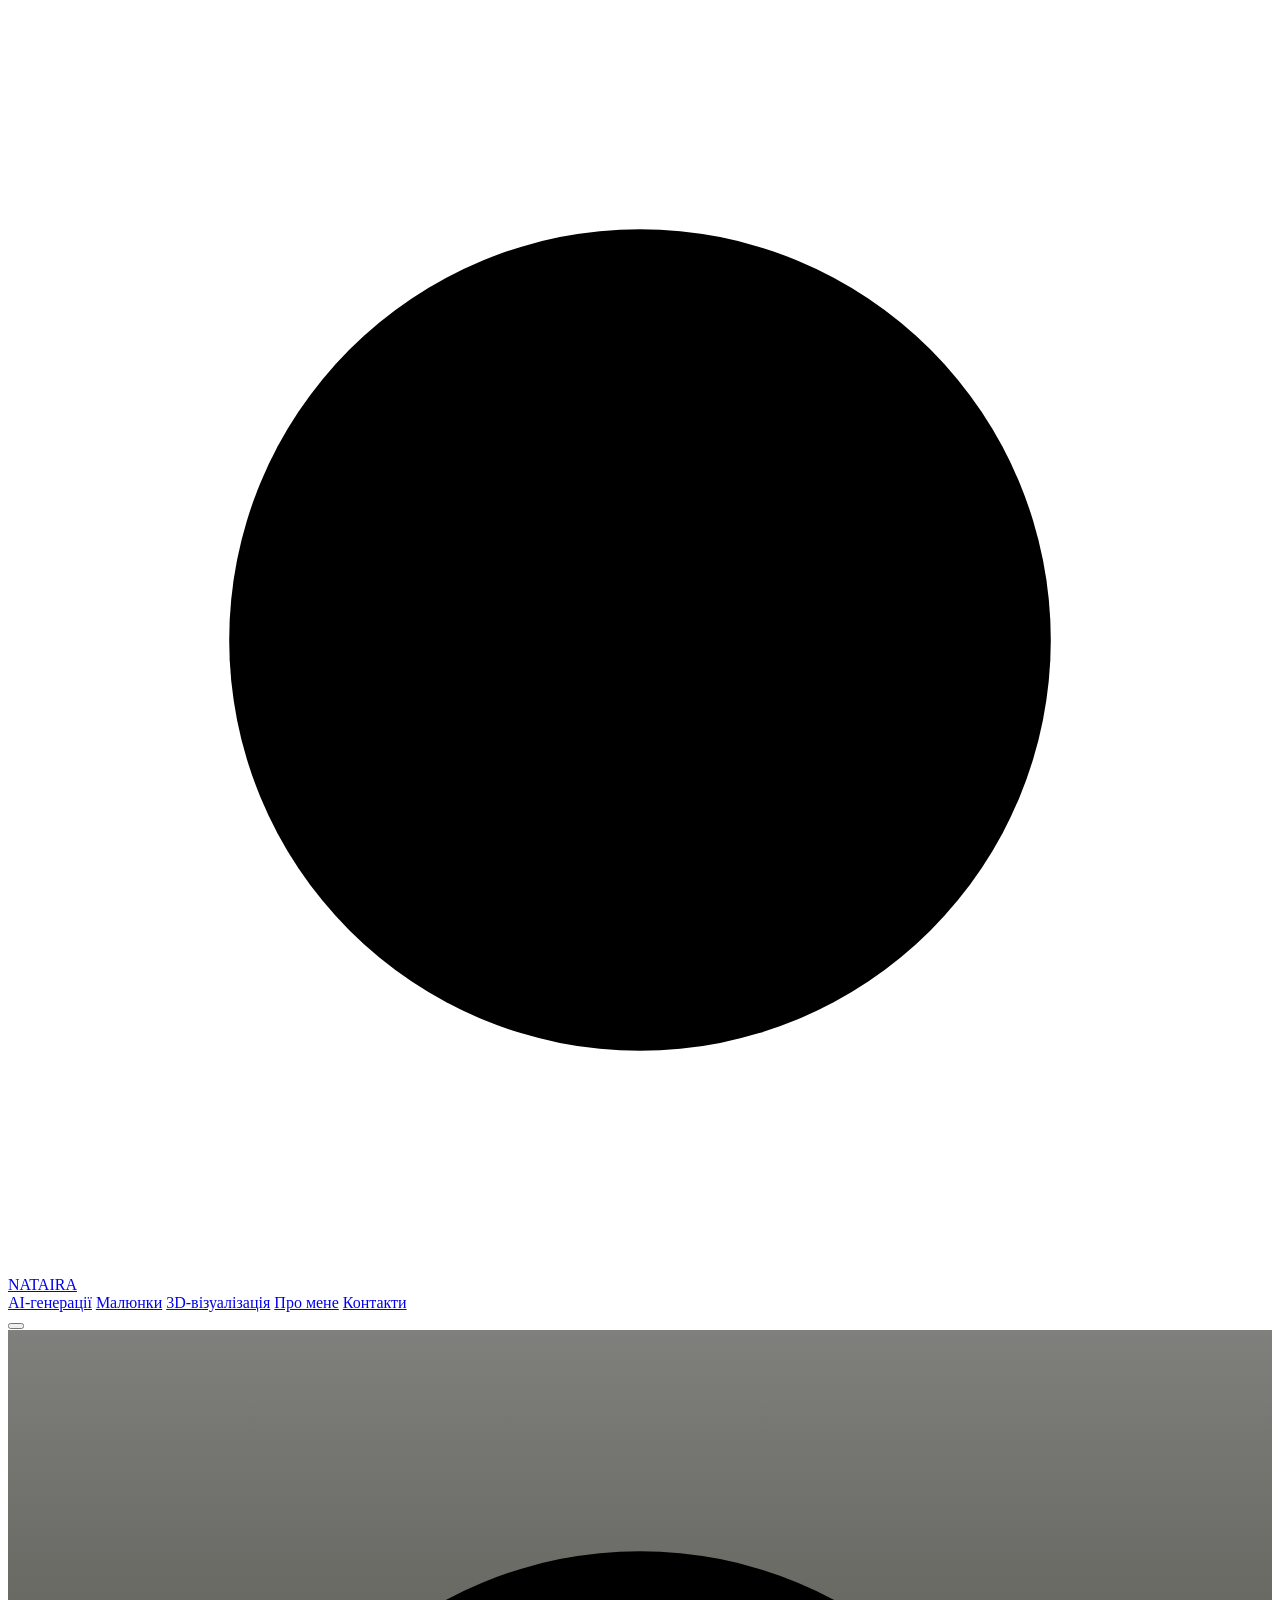
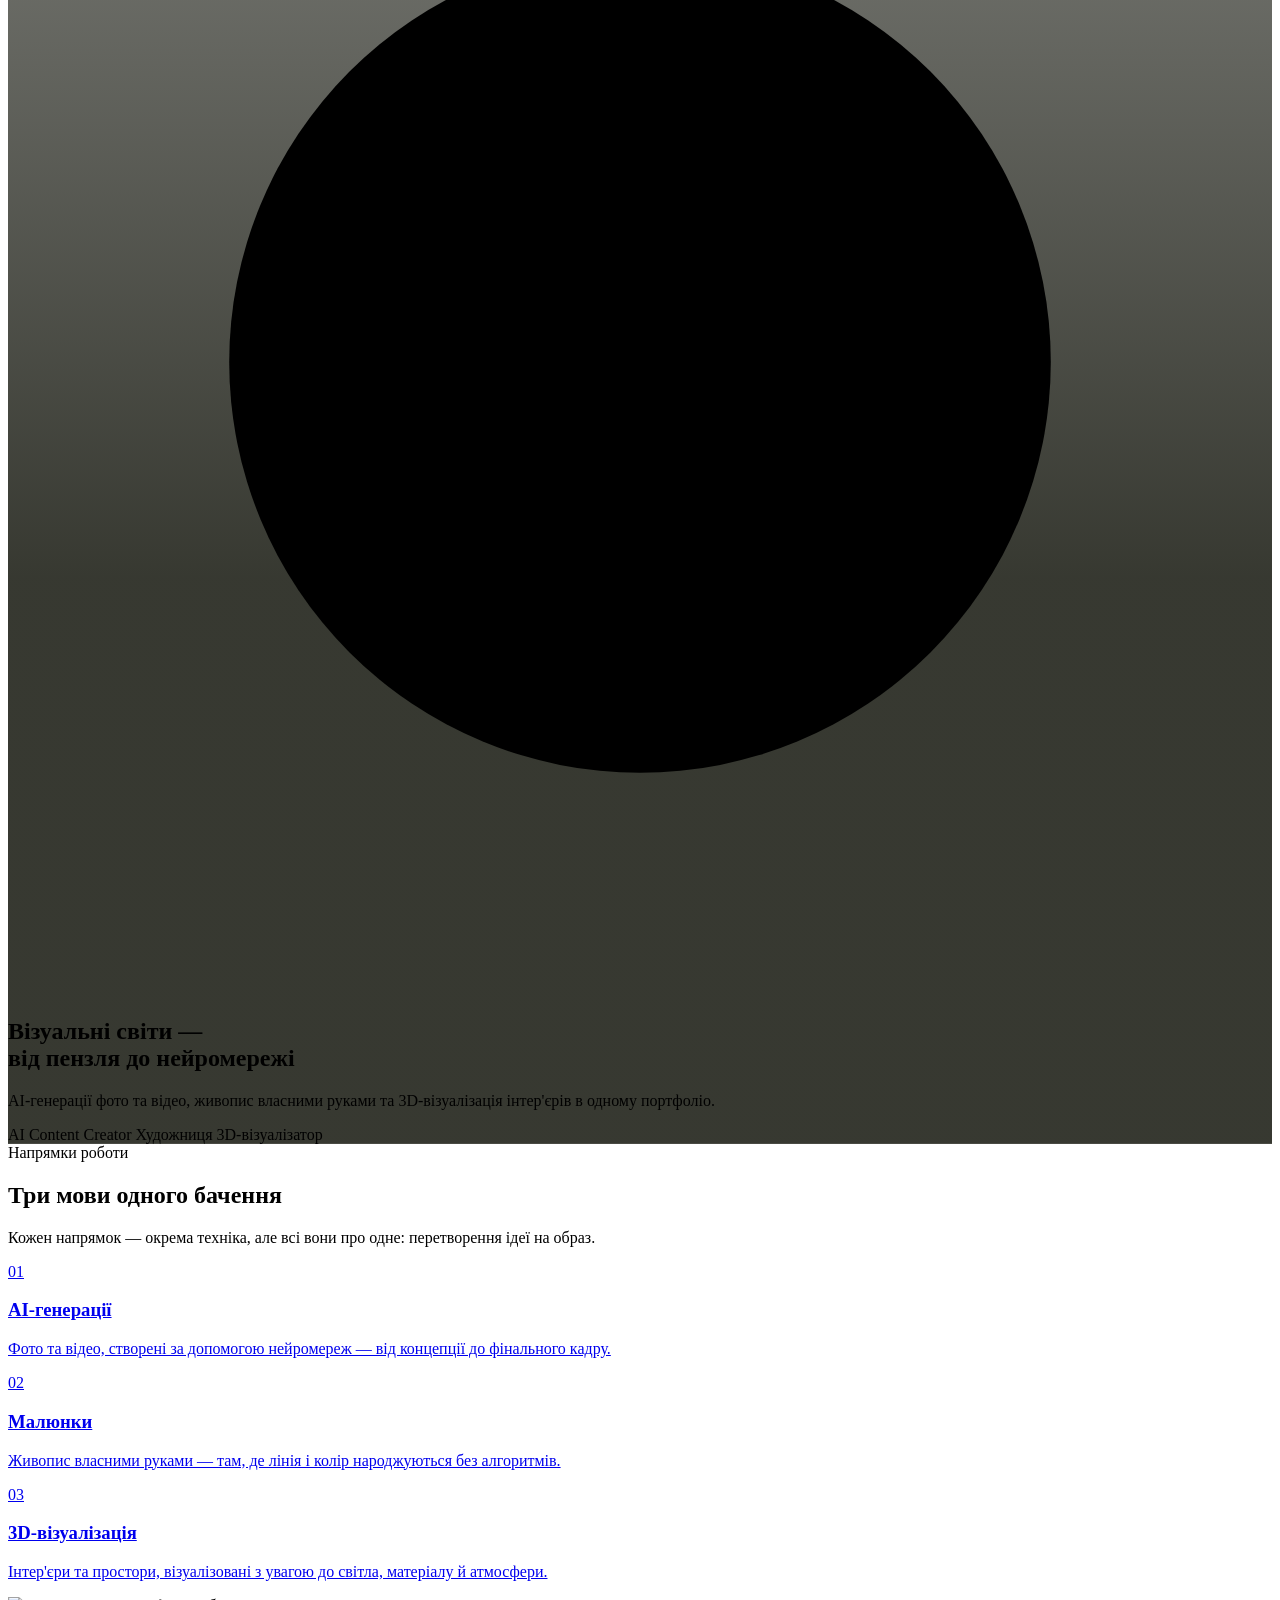
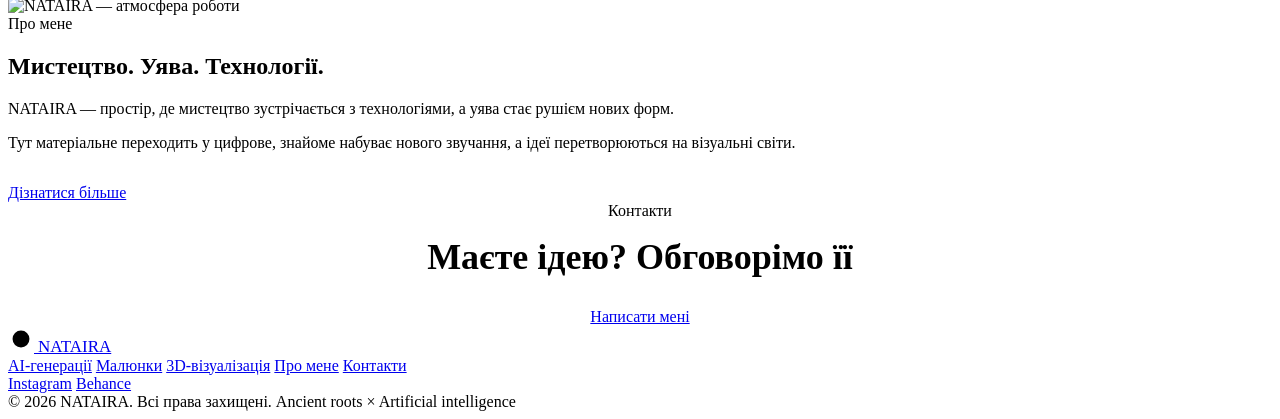
==== commit 0505d76c: "Add files via upload" ====
--- a/index.html
+++ b/index.html
@@ -3,404 +3,142 @@
 <head>
 <meta charset="UTF-8">
 <meta name="viewport" content="width=device-width, initial-scale=1.0">
-<title>NATAIRA — Мистецтво. Уява. Технології.</title>
-<meta name="description" content="NATAIRA — авторський візуальний простір на перетині AI, ART, VISUALS та 3D.">
-<link rel="preconnect" href="https://fonts.googleapis.com">
-<link rel="preconnect" href="https://fonts.gstatic.com" crossorigin>
-<link href="https://fonts.googleapis.com/css2?family=Manrope:wght@400;500;600;700&display=swap" rel="stylesheet">
-<style>
-  :root{
-    --bg-0:#0f0d06; --bg-1:#161307; --bg-2:#1c1810; --line:#3a3520;
-    --sage:#6d6f52; --sage-dim:#4a4c37; --clay:#9c5636; --clay-bright:#b5754f;
-    --tan:#a9825e; --cream:#efe9db; --cream-dim:#b9b19c; --muted:#7d7863;
-  }
-  *{box-sizing:border-box;}
-  html{scroll-behavior:smooth;}
-  body{margin:0; background:var(--bg-0); color:var(--cream); font-family:'Manrope',sans-serif; font-weight:400; line-height:1.65; -webkit-font-smoothing:antialiased;}
-  a{color:inherit; text-decoration:none;}
-  img,video{max-width:100%; display:block;}
-  .wrap{max-width:1180px; margin:0 auto; padding:0 32px;}
-  a:focus-visible, button:focus-visible{outline:2px solid var(--clay-bright); outline-offset:3px;}
-  @media (prefers-reduced-motion: reduce){ *{animation-duration:.001ms !important; transition-duration:.001ms !important; scroll-behavior:auto !important;} }
-
-  header{position:sticky; top:0; z-index:50; background:rgba(15,13,6,.82); backdrop-filter:blur(10px); border-bottom:1px solid var(--line);}
-  .nav{display:flex; align-items:center; justify-content:space-between; padding:20px 32px; max-width:1180px; margin:0 auto;}
-  .brand{display:flex; align-items:center; gap:12px;}
-  .brand img{height:32px; width:32px;}
-  .brand .word{font-weight:600; font-size:18px; letter-spacing:.3em; color:var(--cream);}
-  nav.links{display:flex; gap:34px;}
-  nav.links a{font-size:13px; font-weight:500; letter-spacing:.06em; color:var(--cream-dim); transition:color .25s ease;}
-  nav.links a:hover{color:var(--clay-bright);}
-  .nav-toggle{display:none; flex-direction:column; gap:5px; background:none; border:none; cursor:pointer; padding:6px;}
-  .nav-toggle span{width:22px; height:1.5px; background:var(--cream);}
-
-  .hero{position:relative; min-height:94vh; display:flex; align-items:center; justify-content:center; text-align:center; overflow:hidden;
-    background:linear-gradient(0deg, rgba(15,13,6,.9), rgba(15,13,6,.2) 45%), linear-gradient(90deg, rgba(15,13,6,.5), rgba(15,13,6,.05) 30%, rgba(15,13,6,.05) 70%, rgba(15,13,6,.55)), url('images/4_1.jpg') center/cover no-repeat, var(--bg-0);}
-  .hero-inner{position:relative; z-index:2; padding:0 24px; max-width:760px;}
-  .hero-mark{width:88px; height:88px; margin:0 auto 30px; opacity:.95;}
-  .hero h1{font-weight:600; font-size:clamp(32px,5.4vw,54px); letter-spacing:.01em; margin:0 0 26px;}
-  .hero p{font-size:16px; color:var(--cream-dim); max-width:52ch; margin:0 auto 34px;}
-  .cat-line{font-size:13px; letter-spacing:.2em; color:var(--tan);}
-  .hero .cat-line{margin-bottom:10px;}
-  .hero-scroll{position:absolute; bottom:34px; left:50%; transform:translateX(-50%); width:1px; height:44px; background:linear-gradient(var(--clay-bright), transparent);}
-
-  section{padding:120px 0;}
-  .section-head{max-width:640px;}
-  .eyebrow-line{display:flex; align-items:center; gap:14px; margin-bottom:18px;}
-  .eyebrow-line .num{font-size:12.5px; color:var(--clay-bright); letter-spacing:.16em;}
-  .eyebrow-line .rule{flex:1; max-width:52px; height:1px; background:var(--line);}
-  h2{font-weight:600; font-size:clamp(26px,3.4vw,38px); margin:0 0 18px;}
-  .lede{color:var(--cream-dim); font-size:16px; max-width:56ch; margin:0;}
-  .tags{display:flex; flex-wrap:wrap; gap:10px; margin-top:26px;}
-  .tag{font-size:12px; letter-spacing:.05em; color:var(--tan); border:1px solid var(--sage-dim); border-radius:2px; padding:7px 13px;}
-  .link-arrow{display:inline-flex; align-items:center; gap:8px; margin-top:32px; font-size:14px; font-weight:500; border-bottom:1px solid var(--clay-bright); padding-bottom:4px; transition:opacity .25s ease;}
-  .link-arrow:hover{opacity:.7;}
-
-  .discipline{border-top:1px solid var(--line);}
-  .discipline .wrap{display:grid; grid-template-columns:1fr 1fr; gap:64px; align-items:center; padding-top:110px; padding-bottom:110px;}
-  .discipline .figure{aspect-ratio:4/5; border:1px solid var(--line); background-size:cover; background-position:center;}
-  .discipline.art .figure{background-image:linear-gradient(160deg, rgba(15,13,6,.05), rgba(15,13,6,.5)), url('images/3_1.jpg');}
-  .discipline.visuals .figure{background-image:linear-gradient(160deg, rgba(15,13,6,.05), rgba(15,13,6,.5)), url('images/4_1.jpg');}
-  .discipline.art .wrap{direction:rtl;}
-  .discipline.art .wrap > *{direction:ltr;}
-  .discipline .sub{font-size:13px; letter-spacing:.1em; color:var(--muted); margin-bottom:14px;}
-
-  /* AI: text + video gallery */
-  .discipline.ai .wrap{display:block;}
-  .ai-top{display:flex; justify-content:space-between; gap:56px; flex-wrap:wrap; align-items:flex-end; margin-bottom:56px;}
-  .ai-top .txt{max-width:620px;}
-  .video-grid{display:grid; grid-template-columns:repeat(3,1fr); gap:24px;}
-  .video-card{border:1px solid var(--line); background:var(--bg-2); overflow:hidden; transition:border-color .3s ease;}
-  .video-card:hover{border-color:var(--clay);}
-  .video-frame{position:relative; aspect-ratio:9/16; background:linear-gradient(160deg, #1c1810, #0f0d06); display:flex; align-items:center; justify-content:center;}
-  .video-frame video{position:absolute; inset:0; width:100%; height:100%; object-fit:cover; background:transparent;}
-  .video-frame .empty{font-size:12.5px; color:var(--muted); letter-spacing:.05em; text-align:center; padding:0 20px;}
-  .video-card .cap{padding:14px 18px; font-size:12px; letter-spacing:.08em; color:var(--cream-dim); border-top:1px solid var(--line);}
-  .video-wide{margin-top:24px; border:1px solid var(--line); background:var(--bg-2);}
-  .video-wide .video-frame{aspect-ratio:16/9;}
-
-  .work{background:var(--bg-1); border-top:1px solid var(--line); border-bottom:1px solid var(--line);}
-  .work-head{display:flex; justify-content:space-between; align-items:flex-end; gap:32px; flex-wrap:wrap; margin-bottom:48px;}
-  .filters{display:flex; gap:10px; flex-wrap:wrap;}
-  .filter-btn{font-family:inherit; font-size:12.5px; letter-spacing:.06em; padding:9px 18px; border-radius:999px; border:1px solid var(--sage-dim); color:var(--cream-dim); background:transparent; cursor:pointer; transition:all .25s ease;}
-  .filter-btn.active, .filter-btn:hover{border-color:var(--clay-bright); color:var(--cream); background:rgba(181,117,79,.12);}
-  .grid-4{display:grid; grid-template-columns:repeat(4,1fr); gap:20px;}
-  .work-card{aspect-ratio:3/4; border:1px solid var(--line); background-color:var(--bg-2); display:flex; align-items:center; justify-content:center; padding:18px; background-size:cover; background-position:center;}
-  .work-card span{font-size:12.5px; color:var(--cream-dim); letter-spacing:.04em; background:rgba(15,13,6,.55); padding:8px 14px; border-radius:2px;}
-  .work-card.wide{grid-column:span 2; aspect-ratio:auto;}
-  .work-card.ph1{background-image:linear-gradient(rgba(15,13,6,.35),rgba(15,13,6,.55)), url('images/1_3.jpg');}
-  .work-card.ph2{background-image:linear-gradient(rgba(15,13,6,.35),rgba(15,13,6,.55)), url('images/3_1.jpg');}
-  .work-card.ph3{background-image:linear-gradient(rgba(15,13,6,.35),rgba(15,13,6,.55)), url('images/4_1.jpg');}
-  .work-actions{text-align:center; margin-top:28px;}
-
-  .experiments .wrap{max-width:720px; text-align:center;}
-  .experiments .eyebrow-line{justify-content:center;}
-  .experiments .lede{margin:0 auto;}
-
-  .process{background:var(--bg-1); border-top:1px solid var(--line); border-bottom:1px solid var(--line);}
-  .steps{display:grid; grid-template-columns:repeat(5,1fr); margin-top:56px;}
-  .step{border-left:1px solid var(--line); padding:0 22px;}
-  .step:first-child{border-left:none; padding-left:0;}
-  .step .n{font-size:12px; color:var(--clay-bright); letter-spacing:.1em; margin-bottom:14px;}
-  .step h3{font-size:15px; font-weight:600; letter-spacing:.06em; margin:0 0 10px;}
-  .step p{font-size:13.5px; color:var(--cream-dim); margin:0;}
-
-  .split{display:grid; grid-template-columns:1fr 1fr; border-bottom:1px solid var(--line);}
-  .split .side{padding:110px 56px;}
-  .split .side.img{background:url('images/3_1.jpg') center/cover no-repeat; min-height:420px;}
-
-  .accent{padding:130px 0; text-align:center; background:linear-gradient(180deg, rgba(15,13,6,.75), rgba(15,13,6,.92)), url('images/1_3.jpg') center/cover no-repeat; border-bottom:1px solid var(--line);}
-  .accent .wrap{max-width:680px;}
-  .accent p{color:var(--cream-dim); font-size:16px; margin:22px 0 36px;}
-  .accent .stamp{font-size:15px; letter-spacing:.28em; color:var(--clay-bright); font-weight:600;}
-
-  .about .wrap{display:grid; grid-template-columns:.9fr 1.1fr; gap:64px; align-items:center;}
-  .about .portrait{aspect-ratio:1/1; border:1px solid var(--line); position:relative; background:url('images/4_1.jpg') center/cover no-repeat;}
-  .about .portrait::after{content:""; position:absolute; inset:14px; border:1px solid var(--clay-bright); opacity:.5;}
-  .about p{color:var(--cream-dim); font-size:16px; max-width:54ch; margin:0 0 16px;}
-
-  .contact{background:var(--bg-1); border-top:1px solid var(--line);}
-  .contact .wrap{text-align:center; max-width:600px;}
-  .contact .eyebrow-line{justify-content:center;}
-  .contact .lede{margin:0 auto;}
-  .contact-actions{display:flex; justify-content:center; margin-top:36px;}
-  .btn{display:inline-flex; align-items:center; padding:15px 32px; border-radius:999px; font-size:14px; font-weight:500; background:var(--clay); color:var(--cream); transition:background .25s ease;}
-  .btn:hover{background:var(--clay-bright);}
-  .contact .cat-line{margin-top:44px;}
-
-  footer{padding:44px 0; border-top:1px solid var(--line);}
-  footer .wrap{display:flex; flex-direction:column; align-items:center; gap:14px; text-align:center;}
-  footer .brand{gap:8px;}
-  footer .brand img{height:20px; width:20px; opacity:.85;}
-  footer .brand .word{font-size:13px; letter-spacing:.26em;}
-  footer .cat-line{font-size:11.5px; color:var(--muted);}
-  footer .slogan{font-size:12px; color:var(--cream-dim);}
-  footer .copy{font-size:12px; color:var(--muted);}
-
-  @media (max-width:900px){
-    nav.links{display:none;}
-    .nav-toggle{display:flex;}
-    .discipline:not(.ai) .wrap, .split, .about .wrap{grid-template-columns:1fr;}
-    .discipline.art .wrap{direction:ltr;}
-    .grid-4{grid-template-columns:repeat(2,1fr);}
-    .steps{grid-template-columns:1fr 1fr; row-gap:36px;}
-    .step{border-left:none; padding-left:0;}
-    .split .side{padding:64px 28px;}
-    section{padding:80px 0;}
-    .discipline .wrap{padding-top:64px; padding-bottom:64px;}
-  }
-  @media (max-width:640px){
-    .video-grid{grid-template-columns:1fr; max-width:340px; margin:0 auto;}
-    .steps{grid-template-columns:1fr;}
-    .grid-4{grid-template-columns:1fr;}
-    .work-card.wide{grid-column:span 1;}
-  }
-</style>
+<title>NATAIRA — Візуальні світи від пензля до нейромережі</title>
+<meta name="description" content="NATAIRA — AI-генерації фото та відео, живопис власними руками та 3D-візуалізація інтер'єрів в одному портфоліо.">
+<link rel="icon" href="assets/img/favicon.svg" type="image/svg+xml">
+<link rel="stylesheet" href="assets/css/style.css">
 </head>
 <body>
 
-<header>
-  <div class="nav">
-    <a class="brand" href="#top"><img src="images/logo_mark.png" alt="Nataira"><span class="word">NATAIRA</span></a>
-    <nav class="links" id="menu">
-      <a href="#top">HOME</a>
-      <a href="#work">WORK</a>
-      <a href="#about">ABOUT</a>
-      <a href="#experiments">EXPERIMENTS</a>
-      <a href="#contact">CONTACT</a>
+<header class="site-header">
+  <div class="wrap">
+    <a href="index.html" class="logo">
+      <svg class="logo-mark" viewBox="0 0 40 40" xmlns="http://www.w3.org/2000/svg">
+        <circle cx="20" cy="20" r="13" stroke-width="1"/>
+        <circle cx="20" cy="20" r="7.5" stroke-width="1"/>
+        <path d="M20 6.5v3M20 30.5v3" stroke-width="1"/>
+        <path d="M14 20c0-3.3 2.7-6 6-6s6 2.7 6 6-2.7 6-6 6" stroke-width="1" stroke-linecap="round"/>
+      </svg>
+      <span class="logo-text">NATAIRA</span>
+    </a>
+    <nav class="main-nav">
+      <a href="ai-generations.html">AI-генерації</a>
+      <a href="art.html">Малюнки</a>
+      <a href="3d-visualization.html">3D-візуалізація</a>
+      <a href="about.html">Про мене</a>
+      <a href="contacts.html">Контакти</a>
     </nav>
     <button class="nav-toggle" aria-label="Меню"><span></span><span></span><span></span></button>
   </div>
 </header>
 
-<!-- 01 HERO -->
-<div id="top" class="hero">
-  <div class="hero-inner">
-    <img class="hero-mark" src="images/logo_mark.png" alt="">
-    <h1>Мистецтво. Уява. Технології.</h1>
-    <p>NATAIRA — простір, де образи, ідеї та експерименти зустрічаються з технологіями. Тут матеріальне переходить у цифрове, знайоме набуває нової форми, а уява стає точкою відліку для нових світів.</p>
-    <div class="cat-line">AI · ART · VISUALS · 3D</div>
-    <a class="link-arrow" href="#work">Explore the work →</a>
-  </div>
-  <div class="hero-scroll"></div>
-</div>
-
-<!-- 02 AI -->
-<section id="ai" class="discipline ai">
+<section class="hero" style="background-image:linear-gradient(180deg, rgba(22,24,15,0.55), rgba(22,24,15,0.86) 60%), url('assets/img/hero-bg.png'); background-size: cover; background-position: center;">
   <div class="wrap">
-    <div class="ai-top">
-      <div class="txt">
-        <div class="eyebrow-line"><span class="num">AI</span><span class="rule"></span></div>
-        <h2>AI — новий інструментарій для образу</h2>
-        <p class="lede">AI для мене — не заміна творчості, а інструмент її розширення. Я працюю з генеративними моделями, промптами, AI-зображеннями, відео та цифровими персонажами, досліджуючи, як керувати результатом і перетворювати ідею на конкретний візуальний образ.</p>
-        <div class="tags">
-          <span class="tag">PROMPT ENGINEERING</span>
-          <span class="tag">AI IMAGE</span>
-          <span class="tag">AI VIDEO</span>
-          <span class="tag">GENERATIVE ART</span>
-        </div>
-      </div>
-    </div>
-
-    <!-- Відео 9:16. Поклади файли у папку ai/ з цими іменами (або зміни src). -->
-    <div class="video-grid">
-      <div class="video-card">
-        <div class="video-frame">
-          <span class="empty">Додайте відео<br>ai/ai-1.mp4</span>
-          <video controls playsinline preload="metadata" poster="images/1_3.jpg"><source src="ai/ai-1.mp4" type="video/mp4"></video>
-        </div>
-        <div class="cap">AI VIDEO · 01</div>
-      </div>
-      <div class="video-card">
-        <div class="video-frame">
-          <span class="empty">Додайте відео<br>ai/ai-2.mp4</span>
-          <video controls playsinline preload="metadata" poster="images/3_1.jpg"><source src="ai/ai-2.mp4" type="video/mp4"></video>
-        </div>
-        <div class="cap">AI VIDEO · 02</div>
-      </div>
-      <div class="video-card">
-        <div class="video-frame">
-          <span class="empty">Додайте відео<br>ai/ai-3.mp4</span>
-          <video controls playsinline preload="metadata" poster="images/4_1.jpg"><source src="ai/ai-3.mp4" type="video/mp4"></video>
-        </div>
-        <div class="cap">AI VIDEO · 03</div>
-      </div>
-    </div>
-
-    <a class="link-arrow" href="#work">View AI work →</a>
-  </div>
-</section>
-
-<!-- 03 ART -->
-<section id="art" class="discipline art">
-  <div class="wrap">
-    <div class="figure"></div>
-    <div>
-      <div class="eyebrow-line"><span class="num">ART</span><span class="rule"></span></div>
-      <h2>ART — форма, матеріал, відчуття</h2>
-      <p class="lede">До цифрового я приходжу через матеріальне. Живопис, колір, фактура та ручна робота залишаються важливою частиною мого візуального мислення. ART у NATAIRA — це простір для авторських робіт, експериментів і пошуку власної мови образу.</p>
-      <div class="tags"><span class="tag">PAINTING</span><span class="tag">COLOR</span><span class="tag">TEXTURE</span><span class="tag">EXPERIMENT</span></div>
-      <a class="link-arrow" href="#work">View ART →</a>
+    <svg class="hero-mark" viewBox="0 0 40 40" xmlns="http://www.w3.org/2000/svg">
+      <circle cx="20" cy="20" r="13" stroke-width="1"/>
+      <circle cx="20" cy="20" r="7.5" stroke-width="1"/>
+      <path d="M20 3v4M20 33v4" stroke-width="1"/>
+      <path d="M14 20c0-3.3 2.7-6 6-6s6 2.7 6 6-2.7 6-6 6" stroke-width="1" stroke-linecap="round"/>
+    </svg>
+    <h1>Візуальні світи — <br>від пензля до нейромережі</h1>
+    <p class="lead">AI-генерації фото та відео, живопис власними руками та 3D-візуалізація інтер'єрів в одному портфоліо.</p>
+    <div class="hero-roles">
+      <span>AI Content Creator</span>
+      <span class="sep"></span>
+      <span>Художниця</span>
+      <span class="sep"></span>
+      <span>3D-візуалізатор</span>
     </div>
   </div>
 </section>
 
-<!-- 04 VISUALS -->
-<section id="visuals" class="discipline visuals">
+<section>
   <div class="wrap">
-    <div class="figure"></div>
-    <div>
-      <div class="eyebrow-line"><span class="num">VISUALS</span><span class="rule"></span></div>
-      <h2>VISUALS</h2>
-      <div class="sub">Digital images · Visual concepts · AI content</div>
-      <p class="lede">Візуальні концепції, образи та цифрові рішення для контенту, проєктів і власних експериментів.</p>
-      <div class="tags"><span class="tag">CONCEPTS</span><span class="tag">DIGITAL VISUALS</span><span class="tag">AI CONTENT</span></div>
-      <a class="link-arrow" href="#work">View visuals →</a>
+    <div class="section-head">
+      <div>
+        <div class="eyebrow">Напрямки роботи</div>
+        <h2>Три мови одного бачення</h2>
+      </div>
+      <p class="note">Кожен напрямок — окрема техніка, але всі вони про одне: перетворення ідеї на образ.</p>
+    </div>
+    <div class="grid-3">
+      <a href="ai-generations.html" class="card">
+        <span class="num">01</span>
+        <h3>AI-генерації</h3>
+        <p>Фото та відео, створені за допомогою нейромереж — від концепції до фінального кадру.</p>
+      </a>
+      <a href="art.html" class="card">
+        <span class="num">02</span>
+        <h3>Малюнки</h3>
+        <p>Живопис власними руками — там, де лінія і колір народжуються без алгоритмів.</p>
+      </a>
+      <a href="3d-visualization.html" class="card">
+        <span class="num">03</span>
+        <h3>3D-візуалізація</h3>
+        <p>Інтер'єри та простори, візуалізовані з увагою до світла, матеріалу й атмосфери.</p>
+      </a>
     </div>
   </div>
 </section>
 
-<!-- 05 SELECTED WORK -->
-<section id="work" class="work">
+<section class="tight" style="border-top:1px solid var(--line);">
   <div class="wrap">
-    <div class="work-head">
-      <div class="section-head">
-        <div class="eyebrow-line"><span class="num">WORK</span><span class="rule"></span></div>
-        <h2>Selected Work</h2>
-        <p class="lede">Добірка робіт, експериментів та візуальних досліджень.</p>
+    <div class="about-block">
+      <div class="portrait">
+        <img src="assets/img/hero-bg.png" alt="NATAIRA — атмосфера роботи">
       </div>
-      <div class="filters" role="group" aria-label="Фільтр робіт">
-        <button class="filter-btn active" data-filter="all">ALL</button>
-        <button class="filter-btn" data-filter="ai">AI</button>
-        <button class="filter-btn" data-filter="art">ART</button>
-        <button class="filter-btn" data-filter="visuals">VISUALS</button>
-        <button class="filter-btn" data-filter="3d">3D</button>
+      <div>
+        <div class="eyebrow">Про мене</div>
+        <h2>Мистецтво. Уява. Технології.</h2>
+        <p>NATAIRA — простір, де мистецтво зустрічається з технологіями, а уява стає рушієм нових форм.</p>
+        <p>Тут матеріальне переходить у цифрове, знайоме набуває нового звучання, а ідеї перетворюються на візуальні світи.</p>
+        <div class="cta-row" style="text-align:left; margin-top: 32px;">
+          <a href="about.html" class="btn">Дізнатися більше</a>
+        </div>
       </div>
-    </div>
-    <div class="grid-4">
-      <div class="work-card ph1" data-cat="ai"><span>Додайте роботу</span></div>
-      <div class="work-card ph2" data-cat="art"><span>Додайте роботу</span></div>
-      <div class="work-card ph3" data-cat="visuals"><span>Додайте роботу</span></div>
-      <div class="work-card ph2" data-cat="3d"><span>Додайте роботу</span></div>
-    </div>
-    <div class="work-actions"><a class="link-arrow" href="#work">View all work →</a></div>
-  </div>
-</section>
-
-<!-- 06 EXPERIMENTS -->
-<section id="experiments" class="experiments">
-  <div class="wrap">
-    <div class="eyebrow-line"><span class="rule"></span><span class="num">EXPERIMENTS</span><span class="rule"></span></div>
-    <h2>Experiments</h2>
-    <p class="lede">Не все має одразу ставати готовим проєктом. Експерименти — це спосіб перевіряти ідеї, поєднувати різні інструменти та знаходити несподівані рішення. Тут можна побачити процес пошуку, тести, візуальні дослідження та роботи, які існують просто тому, що їх було цікаво створити.</p>
-  </div>
-</section>
-
-<!-- 07 PROCESS -->
-<section id="process" class="process">
-  <div class="wrap">
-    <div class="section-head">
-      <div class="eyebrow-line"><span class="num">PROCESS</span><span class="rule"></span></div>
-      <h2>From idea to image</h2>
-      <p class="lede">Кожен проєкт починається з ідеї.</p>
-    </div>
-    <div class="steps">
-      <div class="step"><div class="n">01</div><h3>IDEA</h3><p>Задум, настрій, образ або задача.</p></div>
-      <div class="step"><div class="n">02</div><h3>EXPLORE</h3><p>Пошук форми, референсів, матеріалів і напрямку.</p></div>
-      <div class="step"><div class="n">03</div><h3>CREATE</h3><p>AI, ART, 3D та цифрові інструменти стають частиною процесу.</p></div>
-      <div class="step"><div class="n">04</div><h3>REFINE</h3><p>Відбір, корекція, деталізація та робота з результатом.</p></div>
-      <div class="step"><div class="n">05</div><h3>FINAL</h3><p>Готовий візуальний образ.</p></div>
     </div>
   </div>
 </section>
 
-<!-- 08 3D -->
-<section id="3d" style="padding:0;">
-  <div class="split">
-    <div class="side">
-      <div class="eyebrow-line"><span class="num">3D</span><span class="rule"></span></div>
-      <h2>3D — створювати простір з нуля</h2>
-      <p class="lede">Форма, світло, матеріали та композиція дозволяють створювати візуальний простір ще до того, як він стає реальністю. 3D-візуалізація для мене — це не лише технічний інструмент, а ще один спосіб працювати з атмосферою, масштабом і образом.</p>
-      <div class="tags"><span class="tag">3DS MAX</span><span class="tag">CORONA RENDERER</span><span class="tag">VISUALIZATION</span></div>
-      <a class="link-arrow" href="#work">View 3D work →</a>
-    </div>
-    <div class="side img"></div>
-  </div>
-</section>
-
-<!-- 09 AI × ART × 3D -->
-<div class="accent">
-  <div class="wrap">
-    <h2>Where disciplines meet</h2>
-    <p>AI може створити образ.<br>ART додає йому відчуття.<br>3D формує простір.<br>А поєднання дає можливість створювати те, що складно визначити одним жанром.</p>
-    <div class="stamp">AI × ART × 3D</div>
-  </div>
-</div>
-
-<!-- 10 ABOUT -->
-<section id="about" class="about">
-  <div class="wrap">
-    <div class="portrait"></div>
-    <div>
-      <div class="eyebrow-line"><span class="num">ABOUT</span><span class="rule"></span></div>
-      <h2>About the creator</h2>
-      <p>Я працюю на перетині творчості та технологій, поєднуючи AI, цифрові інструменти, 3D та традиційне мистецтво.</p>
-      <p>Мені цікаві не просто нові інструменти, а те, що з їхньою допомогою можна створити.</p>
-      <p>NATAIRA — простір, у якому я збираю ці напрямки в одну візуальну систему.</p>
+<section class="tight" style="border-top:1px solid var(--line);">
+  <div class="wrap" style="text-align:center;">
+    <div class="eyebrow">Контакти</div>
+    <h2 style="margin-top:16px; font-size: clamp(26px,3.2vw,36px);">Маєте ідею? Обговорімо її</h2>
+    <div class="cta-row">
+      <a href="contacts.html" class="btn solid">Написати мені</a>
     </div>
   </div>
 </section>
 
-<!-- 11 CONTACT -->
-<section id="contact" class="contact">
+<footer class="site-footer">
   <div class="wrap">
-    <div class="eyebrow-line"><span class="rule"></span><span class="num">CONTACT</span><span class="rule"></span></div>
-    <h2>Let's create something new.</h2>
-    <p class="lede">Є ідея, проєкт або просто образ, який хочеться втілити?</p>
-    <div class="contact-actions"><a class="btn" href="mailto:your@email.com">Let's talk →</a></div>
-    <div class="cat-line">AI · ART · VISUALS · 3D</div>
-  </div>
-</section>
-
-<!-- 12 FOOTER -->
-<footer>
-  <div class="wrap">
-    <a class="brand" href="#top"><img src="images/logo_mark.png" alt=""><span class="word">NATAIRA</span></a>
-    <div class="cat-line">AI · ART · VISUALS · 3D</div>
-    <div class="slogan">Art · Imagination · Technology</div>
-    <div class="copy">© NATAIRA</div>
+    <div class="footer-top">
+      <a href="index.html" class="logo">
+        <svg class="logo-mark" viewBox="0 0 40 40" xmlns="http://www.w3.org/2000/svg" style="width:26px;height:26px;">
+          <circle cx="20" cy="20" r="13" stroke-width="1"/>
+          <circle cx="20" cy="20" r="7.5" stroke-width="1"/>
+        </svg>
+        <span class="logo-text" style="font-size:17px;">NATAIRA</span>
+      </a>
+      <nav class="footer-nav">
+        <a href="ai-generations.html">AI-генерації</a>
+        <a href="art.html">Малюнки</a>
+        <a href="3d-visualization.html">3D-візуалізація</a>
+        <a href="about.html">Про мене</a>
+        <a href="contacts.html">Контакти</a>
+      </nav>
+      <div class="footer-social">
+        <a href="#">Instagram</a>
+        <a href="#">Behance</a>
+      </div>
+    </div>
+    <div class="footer-bottom">
+      <span>© 2026 NATAIRA. Всі права захищені.</span>
+      <span>Ancient roots × Artificial intelligence</span>
+    </div>
   </div>
 </footer>
 
-<script>
-  // mobile menu
-  const toggle = document.querySelector('.nav-toggle');
-  const menu = document.getElementById('menu');
-  toggle.addEventListener('click', () => {
-    const open = menu.dataset.open === '1';
-    menu.dataset.open = open ? '0' : '1';
-    menu.style.cssText = open ? '' : 'display:flex;flex-direction:column;position:absolute;top:100%;left:0;right:0;background:#161307;padding:20px 32px;gap:18px;border-bottom:1px solid #3a3520;';
-  });
-  menu.querySelectorAll('a').forEach(a => a.addEventListener('click', () => { menu.style.cssText=''; menu.dataset.open='0'; }));
-
-  // work filters
-  const btns = document.querySelectorAll('.filter-btn');
-  const cards = document.querySelectorAll('.work-card');
-  btns.forEach(b => b.addEventListener('click', () => {
-    btns.forEach(x => x.classList.remove('active'));
-    b.classList.add('active');
-    cards.forEach(c => { c.style.display = (b.dataset.filter === 'all' || c.dataset.cat === b.dataset.filter) ? '' : 'none'; });
-  }));
-
-  // відео: якщо файл не завантажився — ховаємо порожній плеєр і лишаємо підпис-заглушку
-  document.querySelectorAll('.video-frame video').forEach(v => {
-    const src = v.querySelector('source');
-    src.addEventListener('error', () => { v.style.display = 'none'; });
-    // поки відео грає — одне за раз
-    v.addEventListener('play', () => {
-      document.querySelectorAll('.video-frame video').forEach(o => { if (o !== v) o.pause(); });
-    });
-  });
-</script>
+<script src="assets/js/main.js"></script>
 </body>
 </html>
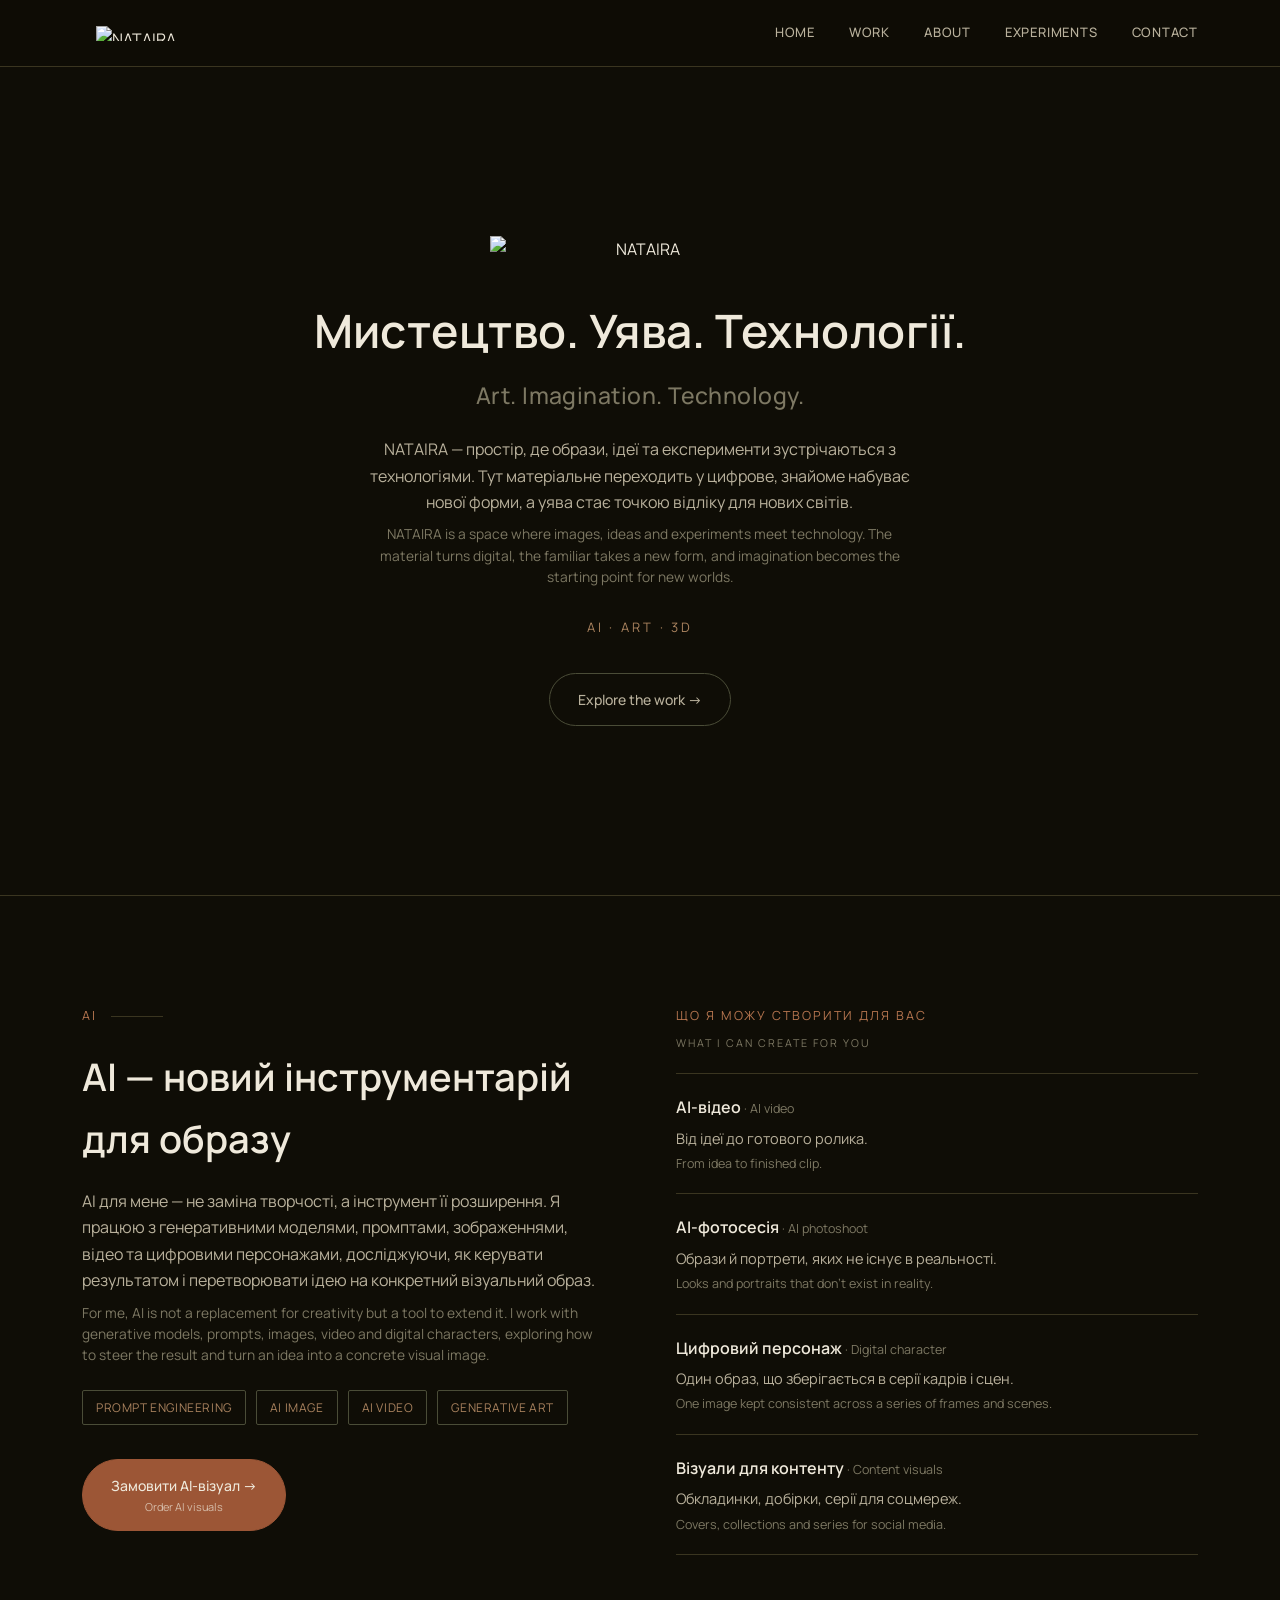
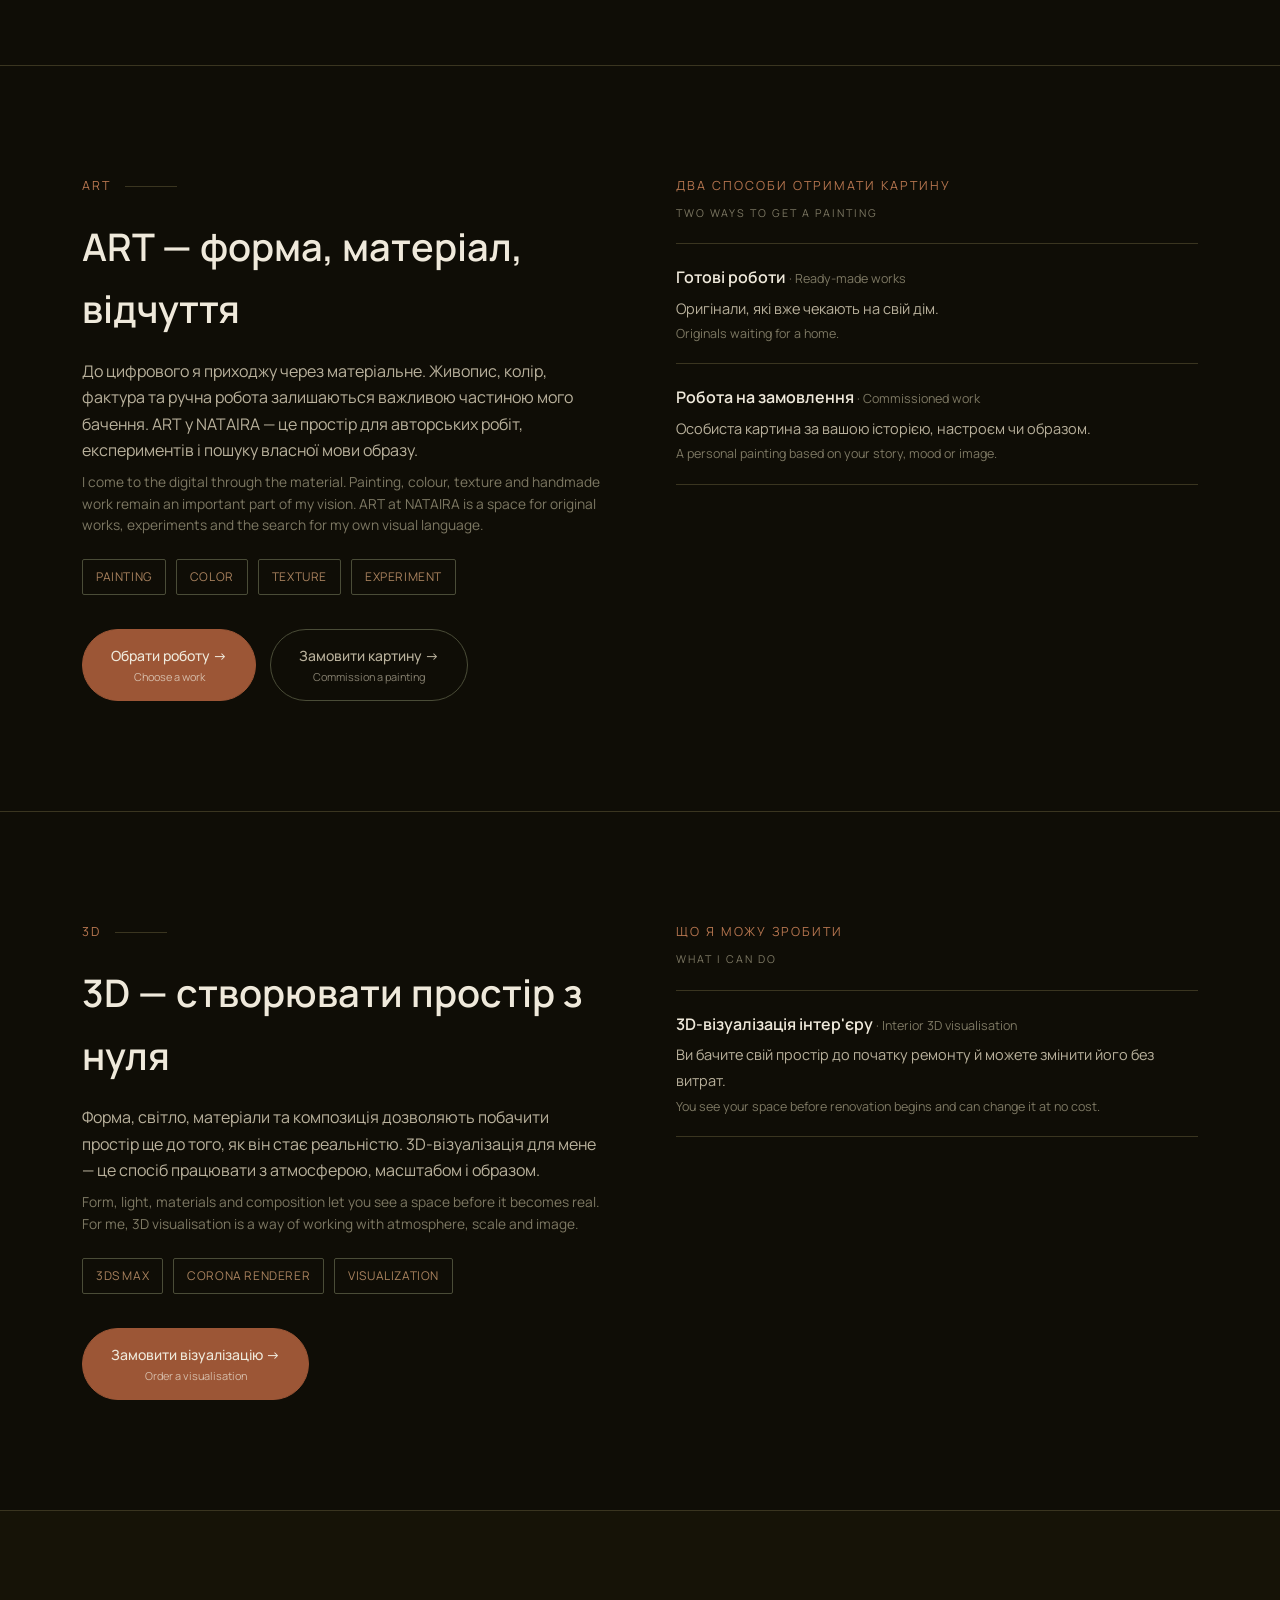
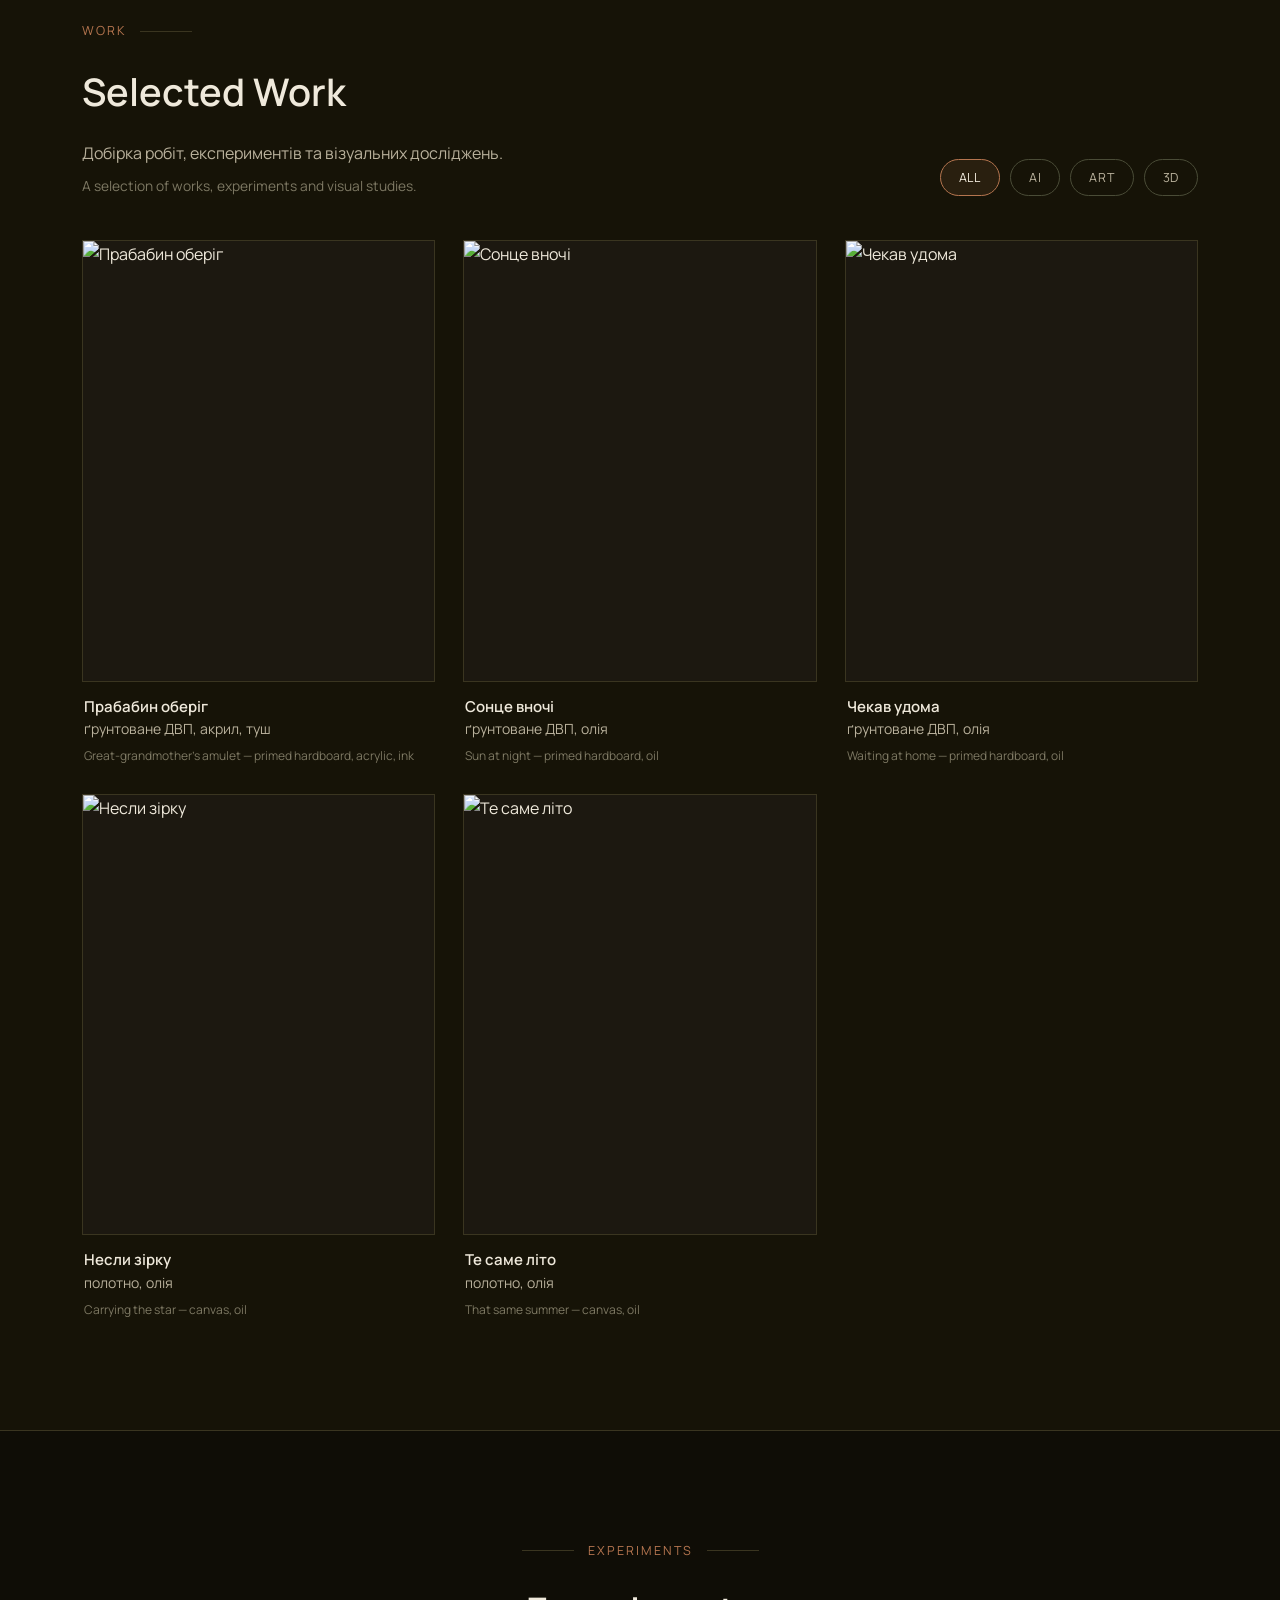
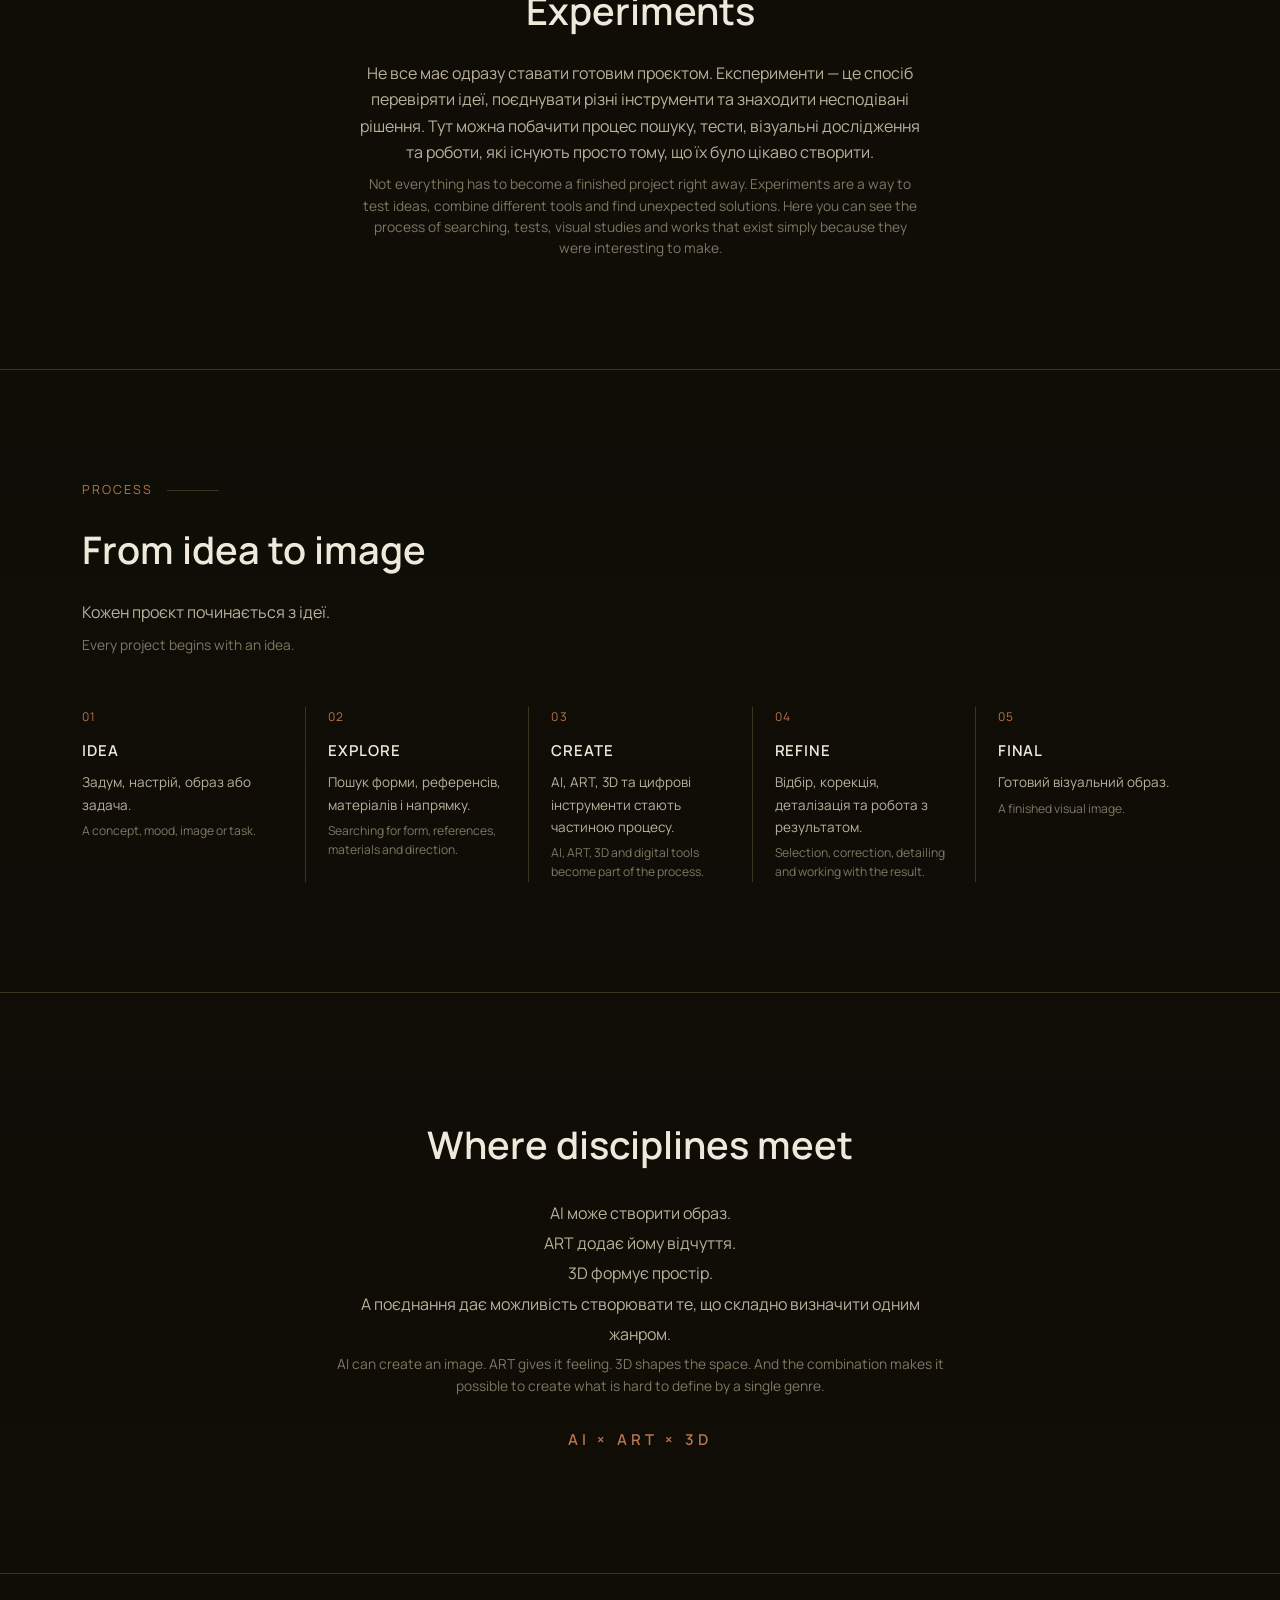
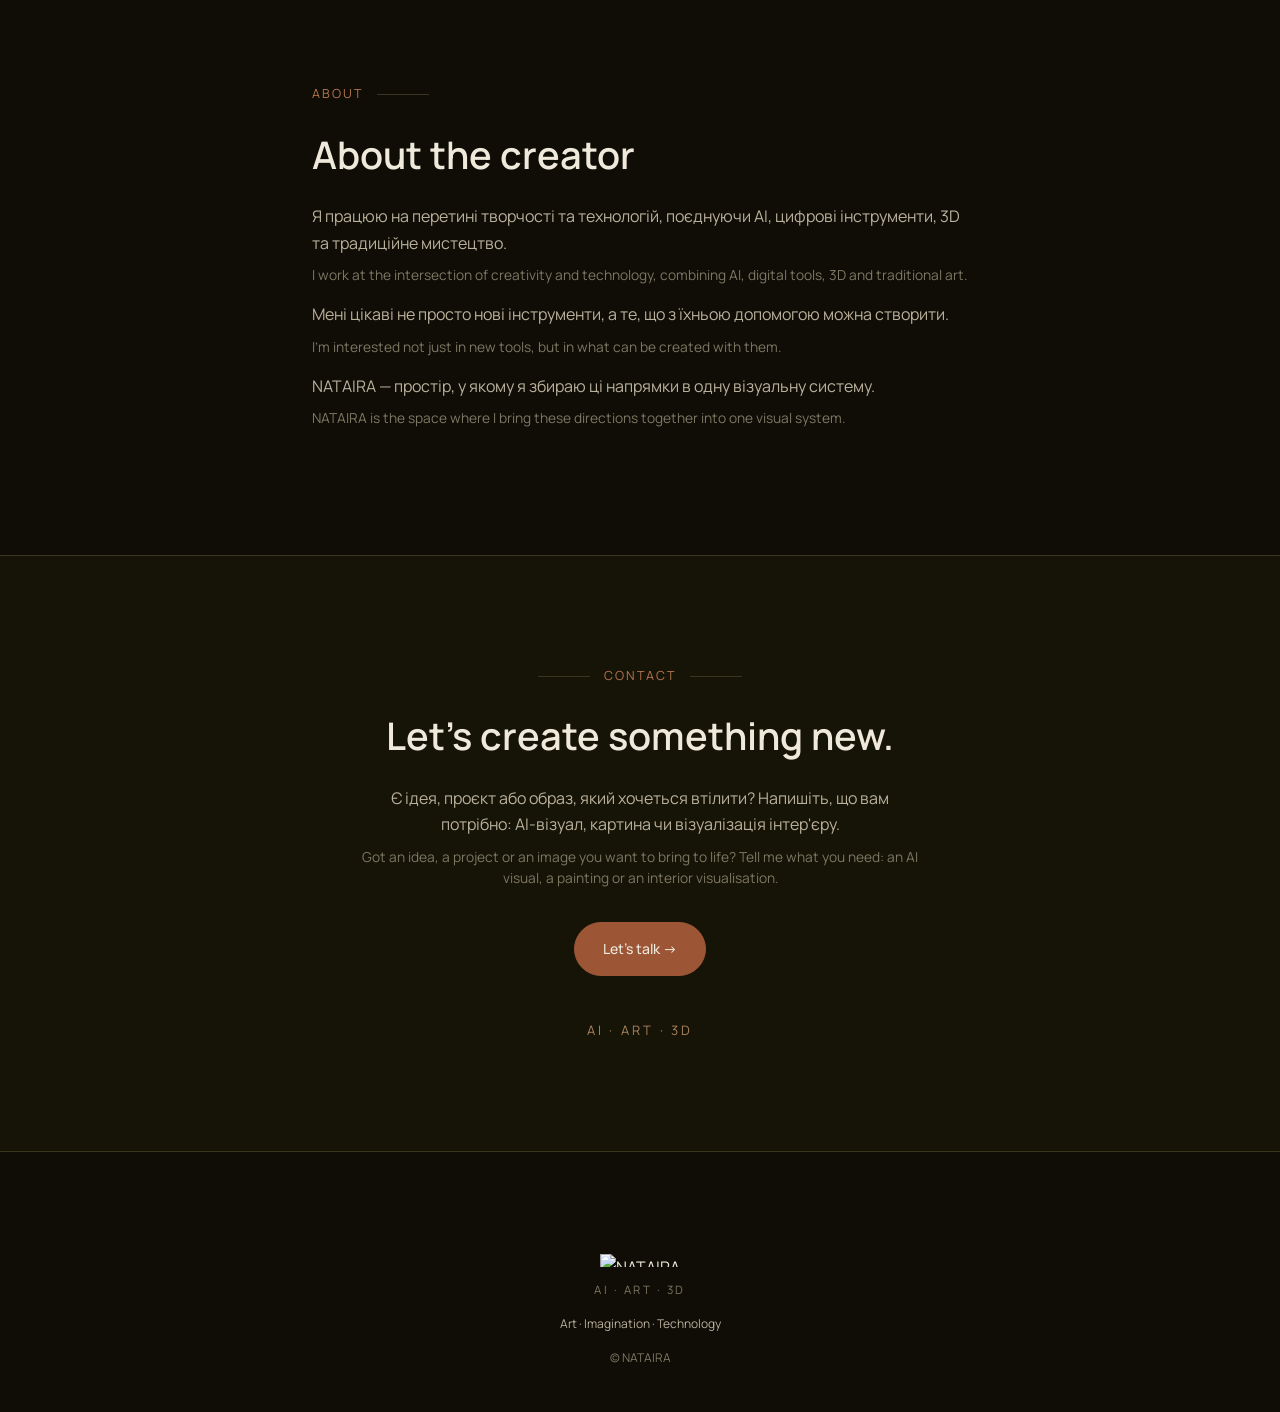
==== commit 433eb923: "Add files via upload" ====
--- a/index.html
+++ b/index.html
@@ -3,142 +3,348 @@
 <head>
 <meta charset="UTF-8">
 <meta name="viewport" content="width=device-width, initial-scale=1.0">
-<title>NATAIRA — Візуальні світи від пензля до нейромережі</title>
-<meta name="description" content="NATAIRA — AI-генерації фото та відео, живопис власними руками та 3D-візуалізація інтер'єрів в одному портфоліо.">
-<link rel="icon" href="assets/img/favicon.svg" type="image/svg+xml">
-<link rel="stylesheet" href="assets/css/style.css">
+<title>NATAIRA — Мистецтво. Уява. Технології.</title>
+<meta name="description" content="NATAIRA — авторський простір на перетині AI, ART та 3D. AI-відео та фотосесії, картини на замовлення, 3D-візуалізація інтер'єрів.">
+<link rel="preconnect" href="https://fonts.googleapis.com">
+<link rel="preconnect" href="https://fonts.gstatic.com" crossorigin>
+<link href="https://fonts.googleapis.com/css2?family=Manrope:wght@400;500;600&display=swap" rel="stylesheet">
+<style>
+  :root{
+    --bg-0:#0f0d06; --bg-1:#161307; --bg-2:#1c1810; --line:#3a3520;
+    --sage-dim:#4a4c37; --clay:#9c5636; --clay-bright:#b5754f; --tan:#a9825e;
+    --cream:#efe9db; --cream-dim:#b9b19c; --muted:#7d7863;
+  }
+  *{box-sizing:border-box;}
+  html{scroll-behavior:smooth;}
+  body{margin:0; background:var(--bg-0); color:var(--cream); font-family:'Manrope',sans-serif; font-weight:400; line-height:1.65; -webkit-font-smoothing:antialiased;}
+  a{color:inherit; text-decoration:none;}
+  img{max-width:100%; display:block;}
+  .wrap{max-width:1180px; margin:0 auto; padding:0 32px;}
+  a:focus-visible, button:focus-visible{outline:2px solid var(--clay-bright); outline-offset:3px;}
+  @media (prefers-reduced-motion: reduce){ *{transition-duration:.001ms !important; scroll-behavior:auto !important;} }
+  .blend{mix-blend-mode:lighten;}
+  .en{display:block; font-size:.86em; line-height:1.55; color:var(--muted); margin-top:8px; font-weight:400;}
+  h1 .en, h2 .en{font-size:.5em; font-weight:500; letter-spacing:.02em; margin-top:10px;}
+  .btn .en{display:block; font-size:.78em; margin-top:2px; color:inherit; opacity:.7;}
+  .btn{flex-direction:column; align-items:flex-start; text-align:left;}
+  .hero .btns .btn{align-items:center; text-align:center;}
+  .contact .btn{align-items:center; text-align:center;}
+  .offers span.en{display:block; font-size:12.5px; color:var(--muted); margin-top:3px;}
+  .offers b .en{font-size:12.5px; color:var(--muted);}
+  .step .en{font-size:.9em; margin-top:6px;}
+  .accent .en{margin-top:4px;}
+  .accent p{line-height:1.9;}
+  .tag .en{display:none;}
+
+  /* header */
+  header{position:sticky; top:0; z-index:50; background:rgba(15,13,6,.85); backdrop-filter:blur(10px); border-bottom:1px solid var(--line);}
+  .nav{display:flex; align-items:center; justify-content:space-between; padding:14px 32px; max-width:1180px; margin:0 auto;}
+  .brand{display:flex; align-items:center; gap:14px;}
+  .brand .mark{height:38px; width:auto;}
+  .brand .word{height:15px; width:auto;}
+  nav.links{display:flex; gap:34px;}
+  nav.links a{font-size:13px; font-weight:500; letter-spacing:.06em; color:var(--cream-dim); transition:color .25s ease;}
+  nav.links a:hover{color:var(--clay-bright);}
+  .nav-toggle{display:none; flex-direction:column; gap:5px; background:none; border:none; cursor:pointer; padding:6px;}
+  .nav-toggle span{width:22px; height:1.5px; background:var(--cream);}
+
+  /* hero */
+  .hero{position:relative; min-height:92vh; display:flex; align-items:center; justify-content:center; text-align:center; overflow:hidden;
+    background:linear-gradient(0deg, rgba(15,13,6,.92), rgba(15,13,6,.1) 55%), url('img/bg.jpg') center/cover no-repeat, var(--bg-0);}
+  .hero-inner{padding:60px 24px; max-width:720px;}
+  .hero-logo{width:min(300px,62vw); margin:0 auto 30px;}
+  .hero h1{font-weight:600; font-size:clamp(28px,4.6vw,46px); letter-spacing:.01em; margin:0 0 22px;}
+  .hero p{font-size:16px; color:var(--cream-dim); max-width:54ch; margin:0 auto 30px;}
+  .cat-line{font-size:13px; letter-spacing:.22em; color:var(--tan);}
+
+  /* shared */
+  section{padding:110px 0;}
+  .eyebrow-line{display:flex; align-items:center; gap:14px; margin-bottom:18px;}
+  .eyebrow-line .num{font-size:12.5px; color:var(--clay-bright); letter-spacing:.16em;}
+  .eyebrow-line .rule{flex:1; max-width:52px; height:1px; background:var(--line);}
+  h2{font-weight:600; font-size:clamp(26px,3.4vw,38px); margin:0 0 18px;}
+  .lede{color:var(--cream-dim); font-size:16px; max-width:56ch; margin:0;}
+  .tags{display:flex; flex-wrap:wrap; gap:10px; margin-top:24px;}
+  .tag{font-size:12px; letter-spacing:.05em; color:var(--tan); border:1px solid var(--sage-dim); border-radius:2px; padding:7px 13px;}
+  .btns{display:flex; gap:14px; flex-wrap:wrap; margin-top:34px;}
+  .btn{display:inline-flex; align-items:center; padding:14px 28px; border-radius:999px; font-size:14px; font-weight:500; transition:all .25s ease; border:1px solid var(--clay); background:var(--clay); color:var(--cream);}
+  .btn:hover{background:var(--clay-bright); border-color:var(--clay-bright);}
+  .btn.ghost{background:transparent; border-color:var(--sage-dim); color:var(--cream-dim);}
+  .btn.ghost:hover{border-color:var(--clay-bright); color:var(--cream);}
+
+  /* service blocks */
+  .service{border-top:1px solid var(--line);}
+  .service .wrap{display:grid; grid-template-columns:1fr 1fr; gap:72px; align-items:start;}
+  .service .offer-title{font-size:12.5px; letter-spacing:.16em; color:var(--clay-bright); margin-bottom:22px;}
+  .offers{list-style:none; margin:0; padding:0;}
+  .offers li{padding:20px 0; border-top:1px solid var(--line);}
+  .offers li:last-child{border-bottom:1px solid var(--line);}
+  .offers b{display:block; font-weight:600; font-size:16px; color:var(--cream); margin-bottom:4px;}
+  .offers span{font-size:14.5px; color:var(--cream-dim);}
+
+  /* selected work */
+  .work{background:var(--bg-1); border-top:1px solid var(--line); border-bottom:1px solid var(--line);}
+  .work-head{display:flex; justify-content:space-between; align-items:flex-end; gap:32px; flex-wrap:wrap; margin-bottom:44px;}
+  .filters{display:flex; gap:10px; flex-wrap:wrap;}
+  .filter-btn{font-family:inherit; font-size:12.5px; letter-spacing:.06em; padding:9px 18px; border-radius:999px; border:1px solid var(--sage-dim); color:var(--cream-dim); background:transparent; cursor:pointer; transition:all .25s ease;}
+  .filter-btn.active, .filter-btn:hover{border-color:var(--clay-bright); color:var(--cream); background:rgba(181,117,79,.12);}
+  .grid{display:grid; grid-template-columns:repeat(3,1fr); gap:28px;}
+  .piece{margin:0;}
+  .piece .img{aspect-ratio:4/5; overflow:hidden; border:1px solid var(--line); background:var(--bg-2);}
+  .piece img{width:100%; height:100%; object-fit:cover; transition:transform .6s ease;}
+  .piece:hover img{transform:scale(1.03);}
+  .piece figcaption{padding:14px 2px 0; font-size:14px; line-height:1.5; color:var(--cream-dim);}
+  .piece figcaption b{display:block; font-weight:600; color:var(--cream); font-size:15px;}
+  .empty-note{grid-column:1/-1; color:var(--muted); font-size:14px; padding:12px 0;}
+
+  .experiments .wrap{max-width:720px; text-align:center;}
+  .experiments .eyebrow-line{justify-content:center;}
+  .experiments .lede{margin:0 auto;}
+
+  .process{border-top:1px solid var(--line); border-bottom:1px solid var(--line);
+    background:linear-gradient(180deg, rgba(15,13,6,.82), rgba(15,13,6,.92)), url('img/hero-bg.jpg') center/cover no-repeat;}
+  .steps{display:grid; grid-template-columns:repeat(5,1fr); margin-top:52px;}
+  .step{border-left:1px solid var(--line); padding:0 22px;}
+  .step:first-child{border-left:none; padding-left:0;}
+  .step .n{font-size:12px; color:var(--clay-bright); letter-spacing:.1em; margin-bottom:12px;}
+  .step h3{font-size:15px; font-weight:600; letter-spacing:.06em; margin:0 0 8px;}
+  .step p{font-size:13.5px; color:var(--cream-dim); margin:0;}
+
+  .accent{padding:120px 0; text-align:center; background:linear-gradient(180deg, rgba(15,13,6,.7), rgba(15,13,6,.9)), url('img/bg.jpg') center/cover no-repeat; border-bottom:1px solid var(--line);}
+  .accent .wrap{max-width:680px;}
+  .accent p{color:var(--cream-dim); margin:22px 0 32px;}
+  .stamp{font-size:15px; letter-spacing:.28em; color:var(--clay-bright); font-weight:600;}
+
+  .about .wrap{max-width:720px;}
+  .about p{color:var(--cream-dim); margin:0 0 16px;}
+
+  .contact{background:var(--bg-1); border-top:1px solid var(--line);}
+  .contact .wrap{text-align:center; max-width:640px;}
+  .contact .eyebrow-line{justify-content:center;}
+  .contact .lede{margin:0 auto;}
+  .contact .btns{justify-content:center;}
+  .contact .cat-line{margin-top:44px;}
+
+  footer{padding:44px 0; border-top:1px solid var(--line);}
+  footer .wrap{display:flex; flex-direction:column; align-items:center; gap:14px; text-align:center;}
+  footer .mark{height:44px; width:auto;}
+  footer .word{height:13px; width:auto;}
+  footer .cat-line{font-size:11.5px; color:var(--muted);}
+  footer .slogan{font-size:12px; color:var(--cream-dim);}
+  footer .copy{font-size:12px; color:var(--muted);}
+
+  @media (max-width:900px){
+    nav.links{display:none;}
+    .nav-toggle{display:flex;}
+    .service .wrap{grid-template-columns:1fr; gap:36px;}
+    .grid{grid-template-columns:repeat(2,1fr);}
+    .steps{grid-template-columns:1fr 1fr; row-gap:34px;}
+    .step{border-left:none; padding-left:0;}
+    section{padding:76px 0;}
+  }
+  @media (max-width:560px){ .grid,.steps{grid-template-columns:1fr;} .brand .word{display:none;} }
+</style>
 </head>
 <body>
 
-<header class="site-header">
-  <div class="wrap">
-    <a href="index.html" class="logo">
-      <svg class="logo-mark" viewBox="0 0 40 40" xmlns="http://www.w3.org/2000/svg">
-        <circle cx="20" cy="20" r="13" stroke-width="1"/>
-        <circle cx="20" cy="20" r="7.5" stroke-width="1"/>
-        <path d="M20 6.5v3M20 30.5v3" stroke-width="1"/>
-        <path d="M14 20c0-3.3 2.7-6 6-6s6 2.7 6 6-2.7 6-6 6" stroke-width="1" stroke-linecap="round"/>
-      </svg>
-      <span class="logo-text">NATAIRA</span>
+<header>
+  <div class="nav">
+    <a class="brand" href="#top" aria-label="NATAIRA">
+      <img class="mark blend" src="img/logo-mark.jpg" alt="">
+      <img class="word blend" src="img/logo-word.jpg" alt="NATAIRA">
     </a>
-    <nav class="main-nav">
-      <a href="ai-generations.html">AI-генерації</a>
-      <a href="art.html">Малюнки</a>
-      <a href="3d-visualization.html">3D-візуалізація</a>
-      <a href="about.html">Про мене</a>
-      <a href="contacts.html">Контакти</a>
+    <nav class="links" id="menu">
+      <a href="#top">HOME</a>
+      <a href="#work">WORK</a>
+      <a href="#about">ABOUT</a>
+      <a href="#experiments">EXPERIMENTS</a>
+      <a href="#contact">CONTACT</a>
     </nav>
     <button class="nav-toggle" aria-label="Меню"><span></span><span></span><span></span></button>
   </div>
 </header>
 
-<section class="hero" style="background-image:linear-gradient(180deg, rgba(22,24,15,0.55), rgba(22,24,15,0.86) 60%), url('assets/img/hero-bg.png'); background-size: cover; background-position: center;">
-  <div class="wrap">
-    <svg class="hero-mark" viewBox="0 0 40 40" xmlns="http://www.w3.org/2000/svg">
-      <circle cx="20" cy="20" r="13" stroke-width="1"/>
-      <circle cx="20" cy="20" r="7.5" stroke-width="1"/>
-      <path d="M20 3v4M20 33v4" stroke-width="1"/>
-      <path d="M14 20c0-3.3 2.7-6 6-6s6 2.7 6 6-2.7 6-6 6" stroke-width="1" stroke-linecap="round"/>
-    </svg>
-    <h1>Візуальні світи — <br>від пензля до нейромережі</h1>
-    <p class="lead">AI-генерації фото та відео, живопис власними руками та 3D-візуалізація інтер'єрів в одному портфоліо.</p>
-    <div class="hero-roles">
-      <span>AI Content Creator</span>
-      <span class="sep"></span>
-      <span>Художниця</span>
-      <span class="sep"></span>
-      <span>3D-візуалізатор</span>
-    </div>
-  </div>
-</section>
-
-<section>
-  <div class="wrap">
-    <div class="section-head">
+<!-- HERO -->
+<div id="top" class="hero">
+  <div class="hero-inner">
+    <img class="hero-logo blend" src="img/logo.jpg" alt="NATAIRA">
+    <h1>Мистецтво. Уява. Технології.<span class="en">Art. Imagination. Technology.</span></h1>
+    <p>NATAIRA — простір, де образи, ідеї та експерименти зустрічаються з технологіями. Тут матеріальне переходить у цифрове, знайоме набуває нової форми, а уява стає точкою відліку для нових світів.<span class="en">NATAIRA is a space where images, ideas and experiments meet technology. The material turns digital, the familiar takes a new form, and imagination becomes the starting point for new worlds.</span></p>
+    <div class="cat-line">AI · ART · 3D</div>
+    <div class="btns" style="justify-content:center;"><a class="btn ghost" href="#work">Explore the work →</a></div>
+  </div>
+</div>
+
+<!-- AI -->
+<section id="ai" class="service">
+  <div class="wrap">
+    <div>
+      <div class="eyebrow-line"><span class="num">AI</span><span class="rule"></span></div>
+      <h2>AI — новий інструментарій для образу</h2>
+      <p class="lede">AI для мене — не заміна творчості, а інструмент її розширення. Я працюю з генеративними моделями, промптами, зображеннями, відео та цифровими персонажами, досліджуючи, як керувати результатом і перетворювати ідею на конкретний візуальний образ.<span class="en">For me, AI is not a replacement for creativity but a tool to extend it. I work with generative models, prompts, images, video and digital characters, exploring how to steer the result and turn an idea into a concrete visual image.</span></p>
+      <div class="tags"><span class="tag">PROMPT ENGINEERING</span><span class="tag">AI IMAGE</span><span class="tag">AI VIDEO</span><span class="tag">GENERATIVE ART</span></div>
+      <div class="btns"><a class="btn" href="#contact">Замовити AI-візуал →<span class="en">Order AI visuals</span></a></div>
+    </div>
+    <div>
+      <div class="offer-title">ЩО Я МОЖУ СТВОРИТИ ДЛЯ ВАС<span class="en">WHAT I CAN CREATE FOR YOU</span></div>
+      <ul class="offers">
+        <li><b>AI-відео <span class="en" style="display:inline;font-weight:400;">· AI video</span></b><span>Від ідеї до готового ролика.<span class="en">From idea to finished clip.</span></span></li>
+        <li><b>AI-фотосесія <span class="en" style="display:inline;font-weight:400;">· AI photoshoot</span></b><span>Образи й портрети, яких не існує в реальності.<span class="en">Looks and portraits that don't exist in reality.</span></span></li>
+        <li><b>Цифровий персонаж <span class="en" style="display:inline;font-weight:400;">· Digital character</span></b><span>Один образ, що зберігається в серії кадрів і сцен.<span class="en">One image kept consistent across a series of frames and scenes.</span></span></li>
+        <li><b>Візуали для контенту <span class="en" style="display:inline;font-weight:400;">· Content visuals</span></b><span>Обкладинки, добірки, серії для соцмереж.<span class="en">Covers, collections and series for social media.</span></span></li>
+      </ul>
+    </div>
+  </div>
+</section>
+
+<!-- ART -->
+<section id="art" class="service">
+  <div class="wrap">
+    <div>
+      <div class="eyebrow-line"><span class="num">ART</span><span class="rule"></span></div>
+      <h2>ART — форма, матеріал, відчуття</h2>
+      <p class="lede">До цифрового я приходжу через матеріальне. Живопис, колір, фактура та ручна робота залишаються важливою частиною мого бачення. ART у NATAIRA — це простір для авторських робіт, експериментів і пошуку власної мови образу.<span class="en">I come to the digital through the material. Painting, colour, texture and handmade work remain an important part of my vision. ART at NATAIRA is a space for original works, experiments and the search for my own visual language.</span></p>
+      <div class="tags"><span class="tag">PAINTING</span><span class="tag">COLOR</span><span class="tag">TEXTURE</span><span class="tag">EXPERIMENT</span></div>
+      <div class="btns"><a class="btn" href="#work" data-jump="art">Обрати роботу →<span class="en">Choose a work</span></a><a class="btn ghost" href="#contact">Замовити картину →<span class="en">Commission a painting</span></a></div>
+    </div>
+    <div>
+      <div class="offer-title">ДВА СПОСОБИ ОТРИМАТИ КАРТИНУ<span class="en">TWO WAYS TO GET A PAINTING</span></div>
+      <ul class="offers">
+        <li><b>Готові роботи <span class="en" style="display:inline;font-weight:400;">· Ready-made works</span></b><span>Оригінали, які вже чекають на свій дім.<span class="en">Originals waiting for a home.</span></span></li>
+        <li><b>Робота на замовлення <span class="en" style="display:inline;font-weight:400;">· Commissioned work</span></b><span>Особиста картина за вашою історією, настроєм чи образом.<span class="en">A personal painting based on your story, mood or image.</span></span></li>
+      </ul>
+    </div>
+  </div>
+</section>
+
+<!-- 3D -->
+<section id="3d" class="service">
+  <div class="wrap">
+    <div>
+      <div class="eyebrow-line"><span class="num">3D</span><span class="rule"></span></div>
+      <h2>3D — створювати простір з нуля</h2>
+      <p class="lede">Форма, світло, матеріали та композиція дозволяють побачити простір ще до того, як він стає реальністю. 3D-візуалізація для мене — це спосіб працювати з атмосферою, масштабом і образом.<span class="en">Form, light, materials and composition let you see a space before it becomes real. For me, 3D visualisation is a way of working with atmosphere, scale and image.</span></p>
+      <div class="tags"><span class="tag">3DS MAX</span><span class="tag">CORONA RENDERER</span><span class="tag">VISUALIZATION</span></div>
+      <div class="btns"><a class="btn" href="#contact">Замовити візуалізацію →<span class="en">Order a visualisation</span></a></div>
+    </div>
+    <div>
+      <div class="offer-title">ЩО Я МОЖУ ЗРОБИТИ<span class="en">WHAT I CAN DO</span></div>
+      <ul class="offers">
+        <li><b>3D-візуалізація інтер'єру <span class="en" style="display:inline;font-weight:400;">· Interior 3D visualisation</span></b><span>Ви бачите свій простір до початку ремонту й можете змінити його без витрат.<span class="en">You see your space before renovation begins and can change it at no cost.</span></span></li>
+      </ul>
+    </div>
+  </div>
+</section>
+
+<!-- SELECTED WORK -->
+<section id="work" class="work">
+  <div class="wrap">
+    <div class="work-head">
       <div>
-        <div class="eyebrow">Напрямки роботи</div>
-        <h2>Три мови одного бачення</h2>
+        <div class="eyebrow-line"><span class="num">WORK</span><span class="rule"></span></div>
+        <h2>Selected Work</h2>
+        <p class="lede">Добірка робіт, експериментів та візуальних досліджень.<span class="en">A selection of works, experiments and visual studies.</span></p>
       </div>
-      <p class="note">Кожен напрямок — окрема техніка, але всі вони про одне: перетворення ідеї на образ.</p>
-    </div>
-    <div class="grid-3">
-      <a href="ai-generations.html" class="card">
-        <span class="num">01</span>
-        <h3>AI-генерації</h3>
-        <p>Фото та відео, створені за допомогою нейромереж — від концепції до фінального кадру.</p>
-      </a>
-      <a href="art.html" class="card">
-        <span class="num">02</span>
-        <h3>Малюнки</h3>
-        <p>Живопис власними руками — там, де лінія і колір народжуються без алгоритмів.</p>
-      </a>
-      <a href="3d-visualization.html" class="card">
-        <span class="num">03</span>
-        <h3>3D-візуалізація</h3>
-        <p>Інтер'єри та простори, візуалізовані з увагою до світла, матеріалу й атмосфери.</p>
-      </a>
-    </div>
-  </div>
-</section>
-
-<section class="tight" style="border-top:1px solid var(--line);">
-  <div class="wrap">
-    <div class="about-block">
-      <div class="portrait">
-        <img src="assets/img/hero-bg.png" alt="NATAIRA — атмосфера роботи">
+      <div class="filters" role="group" aria-label="Фільтр робіт">
+        <button class="filter-btn active" data-filter="all">ALL</button>
+        <button class="filter-btn" data-filter="ai">AI</button>
+        <button class="filter-btn" data-filter="art">ART</button>
+        <button class="filter-btn" data-filter="3d">3D</button>
       </div>
-      <div>
-        <div class="eyebrow">Про мене</div>
-        <h2>Мистецтво. Уява. Технології.</h2>
-        <p>NATAIRA — простір, де мистецтво зустрічається з технологіями, а уява стає рушієм нових форм.</p>
-        <p>Тут матеріальне переходить у цифрове, знайоме набуває нового звучання, а ідеї перетворюються на візуальні світи.</p>
-        <div class="cta-row" style="text-align:left; margin-top: 32px;">
-          <a href="about.html" class="btn">Дізнатися більше</a>
-        </div>
-      </div>
-    </div>
-  </div>
-</section>
-
-<section class="tight" style="border-top:1px solid var(--line);">
-  <div class="wrap" style="text-align:center;">
-    <div class="eyebrow">Контакти</div>
-    <h2 style="margin-top:16px; font-size: clamp(26px,3.2vw,36px);">Маєте ідею? Обговорімо її</h2>
-    <div class="cta-row">
-      <a href="contacts.html" class="btn solid">Написати мені</a>
-    </div>
-  </div>
-</section>
-
-<footer class="site-footer">
-  <div class="wrap">
-    <div class="footer-top">
-      <a href="index.html" class="logo">
-        <svg class="logo-mark" viewBox="0 0 40 40" xmlns="http://www.w3.org/2000/svg" style="width:26px;height:26px;">
-          <circle cx="20" cy="20" r="13" stroke-width="1"/>
-          <circle cx="20" cy="20" r="7.5" stroke-width="1"/>
-        </svg>
-        <span class="logo-text" style="font-size:17px;">NATAIRA</span>
-      </a>
-      <nav class="footer-nav">
-        <a href="ai-generations.html">AI-генерації</a>
-        <a href="art.html">Малюнки</a>
-        <a href="3d-visualization.html">3D-візуалізація</a>
-        <a href="about.html">Про мене</a>
-        <a href="contacts.html">Контакти</a>
-      </nav>
-      <div class="footer-social">
-        <a href="#">Instagram</a>
-        <a href="#">Behance</a>
-      </div>
-    </div>
-    <div class="footer-bottom">
-      <span>© 2026 NATAIRA. Всі права захищені.</span>
-      <span>Ancient roots × Artificial intelligence</span>
-    </div>
+    </div>
+    <div class="grid" id="grid">
+      <figure class="piece" data-cat="art"><div class="img"><img src="img/art-1.jpg" alt="Прабабин оберіг" loading="lazy"></div><figcaption><b>Прабабин оберіг</b>ґрунтоване ДВП, акрил, туш<span class="en">Great-grandmother's amulet — primed hardboard, acrylic, ink</span></figcaption></figure>
+      <figure class="piece" data-cat="art"><div class="img"><img src="img/art-2.jpg" alt="Сонце вночі" loading="lazy"></div><figcaption><b>Сонце вночі</b>ґрунтоване ДВП, олія<span class="en">Sun at night — primed hardboard, oil</span></figcaption></figure>
+      <figure class="piece" data-cat="art"><div class="img"><img src="img/art-3.jpg" alt="Чекав удома" loading="lazy"></div><figcaption><b>Чекав удома</b>ґрунтоване ДВП, олія<span class="en">Waiting at home — primed hardboard, oil</span></figcaption></figure>
+      <figure class="piece" data-cat="art"><div class="img"><img src="img/art-4.jpg" alt="Несли зірку" loading="lazy"></div><figcaption><b>Несли зірку</b>полотно, олія<span class="en">Carrying the star — canvas, oil</span></figcaption></figure>
+      <figure class="piece" data-cat="art"><div class="img"><img src="img/art-5.jpg" alt="Те саме літо" loading="lazy"></div><figcaption><b>Те саме літо</b>полотно, олія<span class="en">That same summer — canvas, oil</span></figcaption></figure>
+      <p class="empty-note" id="empty" hidden>Тут скоро з'являться роботи.<span class="en">Works coming soon.</span></p>
+    </div>
+  </div>
+</section>
+
+<!-- EXPERIMENTS -->
+<section id="experiments" class="experiments">
+  <div class="wrap">
+    <div class="eyebrow-line"><span class="rule"></span><span class="num">EXPERIMENTS</span><span class="rule"></span></div>
+    <h2>Experiments</h2>
+    <p class="lede">Не все має одразу ставати готовим проєктом. Експерименти — це спосіб перевіряти ідеї, поєднувати різні інструменти та знаходити несподівані рішення. Тут можна побачити процес пошуку, тести, візуальні дослідження та роботи, які існують просто тому, що їх було цікаво створити.<span class="en">Not everything has to become a finished project right away. Experiments are a way to test ideas, combine different tools and find unexpected solutions. Here you can see the process of searching, tests, visual studies and works that exist simply because they were interesting to make.</span></p>
+  </div>
+</section>
+
+<!-- PROCESS -->
+<section id="process" class="process">
+  <div class="wrap">
+    <div class="eyebrow-line"><span class="num">PROCESS</span><span class="rule"></span></div>
+    <h2>From idea to image</h2>
+    <p class="lede">Кожен проєкт починається з ідеї.<span class="en">Every project begins with an idea.</span></p>
+    <div class="steps">
+      <div class="step"><div class="n">01</div><h3>IDEA</h3><p>Задум, настрій, образ або задача.<span class="en">A concept, mood, image or task.</span></p></div>
+      <div class="step"><div class="n">02</div><h3>EXPLORE</h3><p>Пошук форми, референсів, матеріалів і напрямку.<span class="en">Searching for form, references, materials and direction.</span></p></div>
+      <div class="step"><div class="n">03</div><h3>CREATE</h3><p>AI, ART, 3D та цифрові інструменти стають частиною процесу.<span class="en">AI, ART, 3D and digital tools become part of the process.</span></p></div>
+      <div class="step"><div class="n">04</div><h3>REFINE</h3><p>Відбір, корекція, деталізація та робота з результатом.<span class="en">Selection, correction, detailing and working with the result.</span></p></div>
+      <div class="step"><div class="n">05</div><h3>FINAL</h3><p>Готовий візуальний образ.<span class="en">A finished visual image.</span></p></div>
+    </div>
+  </div>
+</section>
+
+<!-- AI x ART x 3D -->
+<div class="accent">
+  <div class="wrap">
+    <h2>Where disciplines meet</h2>
+    <p>AI може створити образ.<br>ART додає йому відчуття.<br>3D формує простір.<br>А поєднання дає можливість створювати те, що складно визначити одним жанром.<span class="en">AI can create an image. ART gives it feeling. 3D shapes the space. And the combination makes it possible to create what is hard to define by a single genre.</span></p>
+    <div class="stamp">AI × ART × 3D</div>
+  </div>
+</div>
+
+<!-- ABOUT -->
+<section id="about" class="about">
+  <div class="wrap">
+    <div class="eyebrow-line"><span class="num">ABOUT</span><span class="rule"></span></div>
+    <h2>About the creator</h2>
+    <p>Я працюю на перетині творчості та технологій, поєднуючи AI, цифрові інструменти, 3D та традиційне мистецтво.<span class="en">I work at the intersection of creativity and technology, combining AI, digital tools, 3D and traditional art.</span></p>
+    <p>Мені цікаві не просто нові інструменти, а те, що з їхньою допомогою можна створити.<span class="en">I'm interested not just in new tools, but in what can be created with them.</span></p>
+    <p>NATAIRA — простір, у якому я збираю ці напрямки в одну візуальну систему.<span class="en">NATAIRA is the space where I bring these directions together into one visual system.</span></p>
+  </div>
+</section>
+
+<!-- CONTACT -->
+<section id="contact" class="contact">
+  <div class="wrap">
+    <div class="eyebrow-line"><span class="rule"></span><span class="num">CONTACT</span><span class="rule"></span></div>
+    <h2>Let's create something new.</h2>
+    <p class="lede">Є ідея, проєкт або образ, який хочеться втілити? Напишіть, що вам потрібно: AI-візуал, картина чи візуалізація інтер'єру.<span class="en">Got an idea, a project or an image you want to bring to life? Tell me what you need: an AI visual, a painting or an interior visualisation.</span></p>
+    <div class="btns"><a class="btn" href="mailto:hello@nataira.art">Let's talk →</a></div>
+    <div class="cat-line">AI · ART · 3D</div>
+  </div>
+</section>
+
+<footer>
+  <div class="wrap">
+    <img class="mark blend" src="img/logo-mark.jpg" alt="">
+    <img class="word blend" src="img/logo-word.jpg" alt="NATAIRA">
+    <div class="cat-line">AI · ART · 3D</div>
+    <div class="slogan">Art · Imagination · Technology</div>
+    <div class="copy">© NATAIRA</div>
   </div>
 </footer>
 
-<script src="assets/js/main.js"></script>
+<script>
+  var toggle=document.querySelector('.nav-toggle'), menu=document.getElementById('menu');
+  toggle.addEventListener('click',function(){
+    var open=menu.dataset.open==='1'; menu.dataset.open=open?'0':'1';
+    menu.style.cssText=open?'':'display:flex;flex-direction:column;position:absolute;top:100%;left:0;right:0;background:#161307;padding:20px 32px;gap:18px;border-bottom:1px solid #3a3520;';
+  });
+  menu.querySelectorAll('a').forEach(function(a){a.addEventListener('click',function(){menu.style.cssText='';menu.dataset.open='0';});});
+
+  var btns=document.querySelectorAll('.filter-btn'), pieces=document.querySelectorAll('.piece'), empty=document.getElementById('empty');
+  function setFilter(f){
+    btns.forEach(function(b){b.classList.toggle('active',b.dataset.filter===f);});
+    var n=0; pieces.forEach(function(p){var show=(f==='all'||p.dataset.cat===f); p.style.display=show?'':'none'; if(show)n++;});
+    empty.hidden=n>0;
+  }
+  btns.forEach(function(b){b.addEventListener('click',function(){setFilter(b.dataset.filter);});});
+  document.querySelectorAll('[data-jump]').forEach(function(a){a.addEventListener('click',function(){setFilter(a.dataset.jump);});});
+</script>
 </body>
 </html>
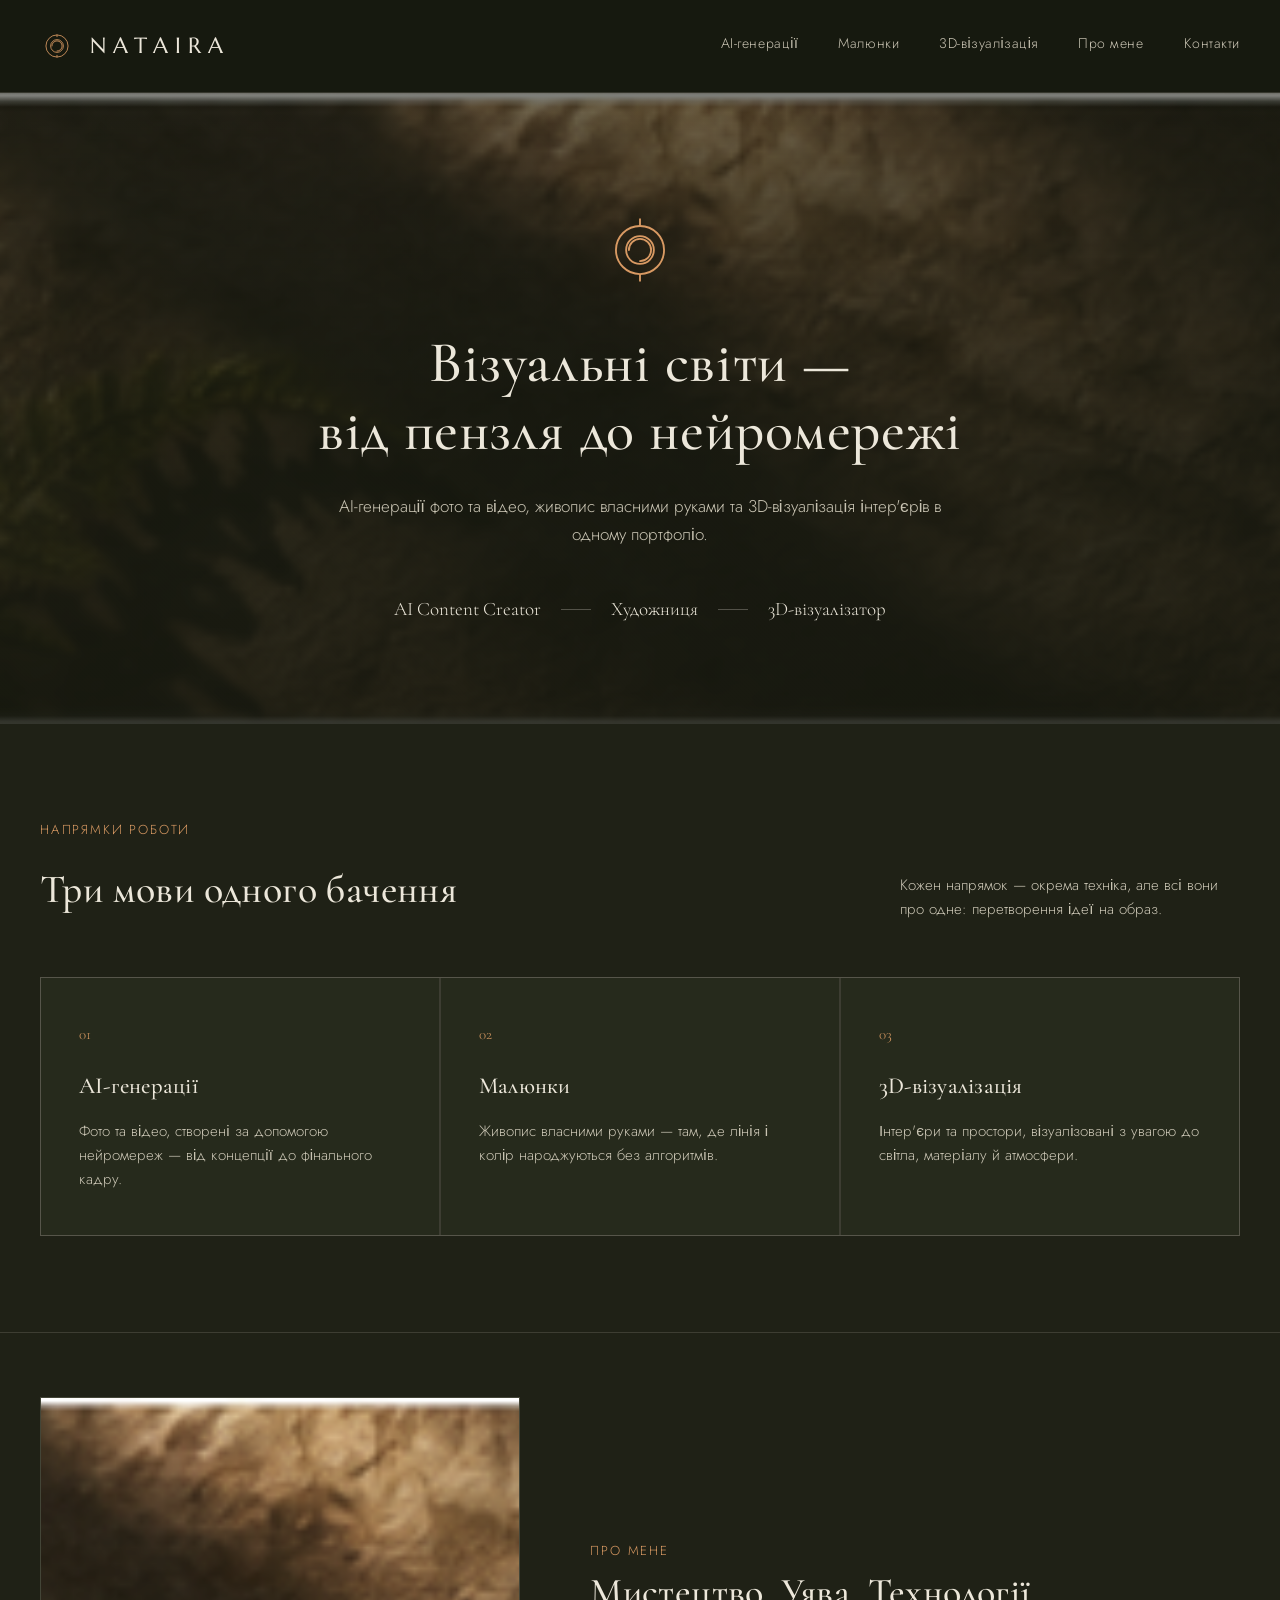
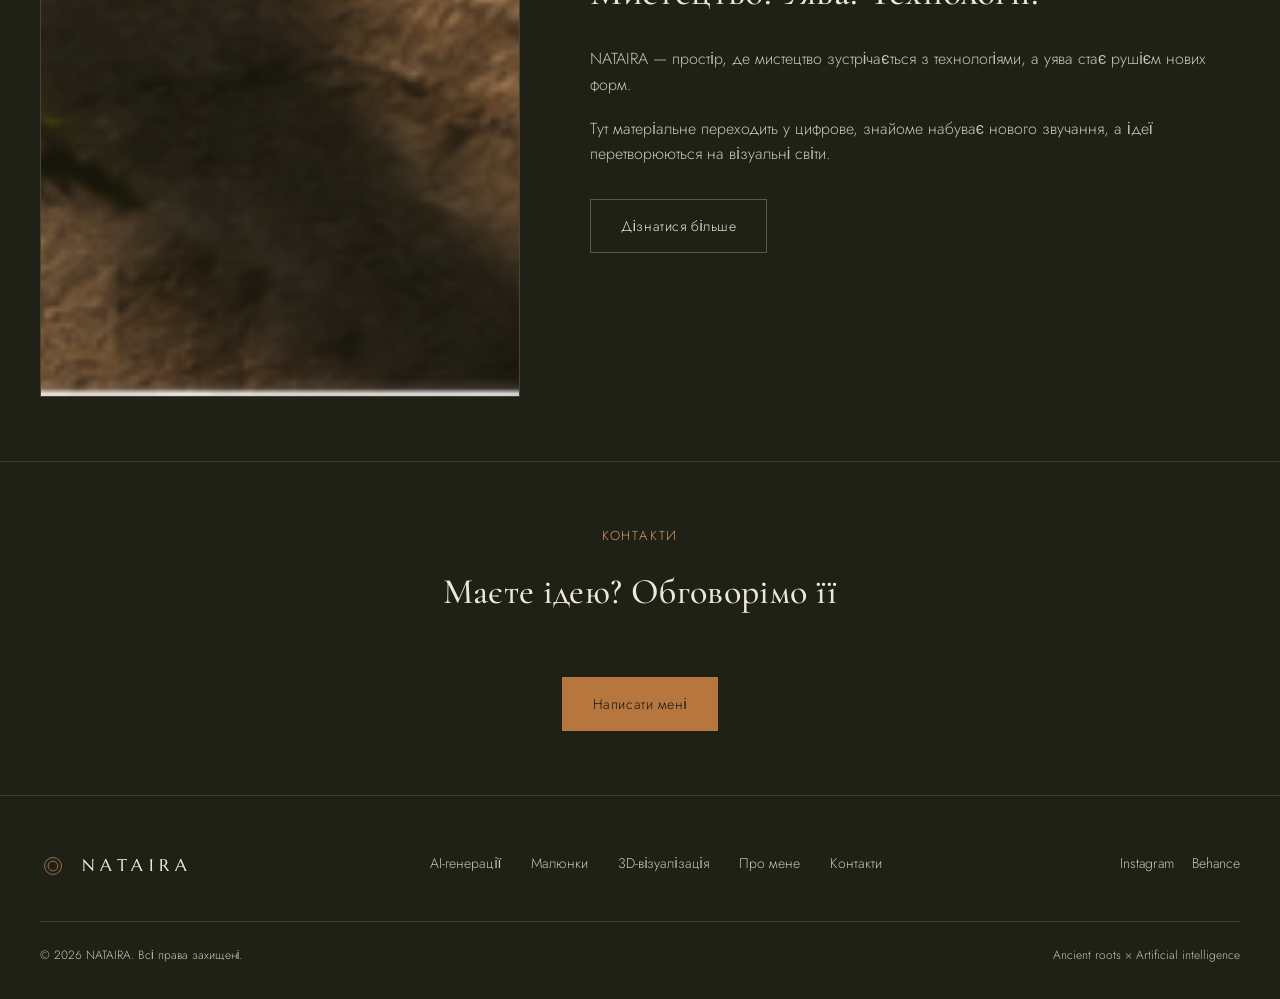
==== commit 148352b5: "Add files via upload" ====
--- a/index.html
+++ b/index.html
@@ -3,348 +3,142 @@
 <head>
 <meta charset="UTF-8">
 <meta name="viewport" content="width=device-width, initial-scale=1.0">
-<title>NATAIRA — Мистецтво. Уява. Технології.</title>
-<meta name="description" content="NATAIRA — авторський простір на перетині AI, ART та 3D. AI-відео та фотосесії, картини на замовлення, 3D-візуалізація інтер'єрів.">
-<link rel="preconnect" href="https://fonts.googleapis.com">
-<link rel="preconnect" href="https://fonts.gstatic.com" crossorigin>
-<link href="https://fonts.googleapis.com/css2?family=Manrope:wght@400;500;600&display=swap" rel="stylesheet">
-<style>
-  :root{
-    --bg-0:#0f0d06; --bg-1:#161307; --bg-2:#1c1810; --line:#3a3520;
-    --sage-dim:#4a4c37; --clay:#9c5636; --clay-bright:#b5754f; --tan:#a9825e;
-    --cream:#efe9db; --cream-dim:#b9b19c; --muted:#7d7863;
-  }
-  *{box-sizing:border-box;}
-  html{scroll-behavior:smooth;}
-  body{margin:0; background:var(--bg-0); color:var(--cream); font-family:'Manrope',sans-serif; font-weight:400; line-height:1.65; -webkit-font-smoothing:antialiased;}
-  a{color:inherit; text-decoration:none;}
-  img{max-width:100%; display:block;}
-  .wrap{max-width:1180px; margin:0 auto; padding:0 32px;}
-  a:focus-visible, button:focus-visible{outline:2px solid var(--clay-bright); outline-offset:3px;}
-  @media (prefers-reduced-motion: reduce){ *{transition-duration:.001ms !important; scroll-behavior:auto !important;} }
-  .blend{mix-blend-mode:lighten;}
-  .en{display:block; font-size:.86em; line-height:1.55; color:var(--muted); margin-top:8px; font-weight:400;}
-  h1 .en, h2 .en{font-size:.5em; font-weight:500; letter-spacing:.02em; margin-top:10px;}
-  .btn .en{display:block; font-size:.78em; margin-top:2px; color:inherit; opacity:.7;}
-  .btn{flex-direction:column; align-items:flex-start; text-align:left;}
-  .hero .btns .btn{align-items:center; text-align:center;}
-  .contact .btn{align-items:center; text-align:center;}
-  .offers span.en{display:block; font-size:12.5px; color:var(--muted); margin-top:3px;}
-  .offers b .en{font-size:12.5px; color:var(--muted);}
-  .step .en{font-size:.9em; margin-top:6px;}
-  .accent .en{margin-top:4px;}
-  .accent p{line-height:1.9;}
-  .tag .en{display:none;}
-
-  /* header */
-  header{position:sticky; top:0; z-index:50; background:rgba(15,13,6,.85); backdrop-filter:blur(10px); border-bottom:1px solid var(--line);}
-  .nav{display:flex; align-items:center; justify-content:space-between; padding:14px 32px; max-width:1180px; margin:0 auto;}
-  .brand{display:flex; align-items:center; gap:14px;}
-  .brand .mark{height:38px; width:auto;}
-  .brand .word{height:15px; width:auto;}
-  nav.links{display:flex; gap:34px;}
-  nav.links a{font-size:13px; font-weight:500; letter-spacing:.06em; color:var(--cream-dim); transition:color .25s ease;}
-  nav.links a:hover{color:var(--clay-bright);}
-  .nav-toggle{display:none; flex-direction:column; gap:5px; background:none; border:none; cursor:pointer; padding:6px;}
-  .nav-toggle span{width:22px; height:1.5px; background:var(--cream);}
-
-  /* hero */
-  .hero{position:relative; min-height:92vh; display:flex; align-items:center; justify-content:center; text-align:center; overflow:hidden;
-    background:linear-gradient(0deg, rgba(15,13,6,.92), rgba(15,13,6,.1) 55%), url('img/bg.jpg') center/cover no-repeat, var(--bg-0);}
-  .hero-inner{padding:60px 24px; max-width:720px;}
-  .hero-logo{width:min(300px,62vw); margin:0 auto 30px;}
-  .hero h1{font-weight:600; font-size:clamp(28px,4.6vw,46px); letter-spacing:.01em; margin:0 0 22px;}
-  .hero p{font-size:16px; color:var(--cream-dim); max-width:54ch; margin:0 auto 30px;}
-  .cat-line{font-size:13px; letter-spacing:.22em; color:var(--tan);}
-
-  /* shared */
-  section{padding:110px 0;}
-  .eyebrow-line{display:flex; align-items:center; gap:14px; margin-bottom:18px;}
-  .eyebrow-line .num{font-size:12.5px; color:var(--clay-bright); letter-spacing:.16em;}
-  .eyebrow-line .rule{flex:1; max-width:52px; height:1px; background:var(--line);}
-  h2{font-weight:600; font-size:clamp(26px,3.4vw,38px); margin:0 0 18px;}
-  .lede{color:var(--cream-dim); font-size:16px; max-width:56ch; margin:0;}
-  .tags{display:flex; flex-wrap:wrap; gap:10px; margin-top:24px;}
-  .tag{font-size:12px; letter-spacing:.05em; color:var(--tan); border:1px solid var(--sage-dim); border-radius:2px; padding:7px 13px;}
-  .btns{display:flex; gap:14px; flex-wrap:wrap; margin-top:34px;}
-  .btn{display:inline-flex; align-items:center; padding:14px 28px; border-radius:999px; font-size:14px; font-weight:500; transition:all .25s ease; border:1px solid var(--clay); background:var(--clay); color:var(--cream);}
-  .btn:hover{background:var(--clay-bright); border-color:var(--clay-bright);}
-  .btn.ghost{background:transparent; border-color:var(--sage-dim); color:var(--cream-dim);}
-  .btn.ghost:hover{border-color:var(--clay-bright); color:var(--cream);}
-
-  /* service blocks */
-  .service{border-top:1px solid var(--line);}
-  .service .wrap{display:grid; grid-template-columns:1fr 1fr; gap:72px; align-items:start;}
-  .service .offer-title{font-size:12.5px; letter-spacing:.16em; color:var(--clay-bright); margin-bottom:22px;}
-  .offers{list-style:none; margin:0; padding:0;}
-  .offers li{padding:20px 0; border-top:1px solid var(--line);}
-  .offers li:last-child{border-bottom:1px solid var(--line);}
-  .offers b{display:block; font-weight:600; font-size:16px; color:var(--cream); margin-bottom:4px;}
-  .offers span{font-size:14.5px; color:var(--cream-dim);}
-
-  /* selected work */
-  .work{background:var(--bg-1); border-top:1px solid var(--line); border-bottom:1px solid var(--line);}
-  .work-head{display:flex; justify-content:space-between; align-items:flex-end; gap:32px; flex-wrap:wrap; margin-bottom:44px;}
-  .filters{display:flex; gap:10px; flex-wrap:wrap;}
-  .filter-btn{font-family:inherit; font-size:12.5px; letter-spacing:.06em; padding:9px 18px; border-radius:999px; border:1px solid var(--sage-dim); color:var(--cream-dim); background:transparent; cursor:pointer; transition:all .25s ease;}
-  .filter-btn.active, .filter-btn:hover{border-color:var(--clay-bright); color:var(--cream); background:rgba(181,117,79,.12);}
-  .grid{display:grid; grid-template-columns:repeat(3,1fr); gap:28px;}
-  .piece{margin:0;}
-  .piece .img{aspect-ratio:4/5; overflow:hidden; border:1px solid var(--line); background:var(--bg-2);}
-  .piece img{width:100%; height:100%; object-fit:cover; transition:transform .6s ease;}
-  .piece:hover img{transform:scale(1.03);}
-  .piece figcaption{padding:14px 2px 0; font-size:14px; line-height:1.5; color:var(--cream-dim);}
-  .piece figcaption b{display:block; font-weight:600; color:var(--cream); font-size:15px;}
-  .empty-note{grid-column:1/-1; color:var(--muted); font-size:14px; padding:12px 0;}
-
-  .experiments .wrap{max-width:720px; text-align:center;}
-  .experiments .eyebrow-line{justify-content:center;}
-  .experiments .lede{margin:0 auto;}
-
-  .process{border-top:1px solid var(--line); border-bottom:1px solid var(--line);
-    background:linear-gradient(180deg, rgba(15,13,6,.82), rgba(15,13,6,.92)), url('img/hero-bg.jpg') center/cover no-repeat;}
-  .steps{display:grid; grid-template-columns:repeat(5,1fr); margin-top:52px;}
-  .step{border-left:1px solid var(--line); padding:0 22px;}
-  .step:first-child{border-left:none; padding-left:0;}
-  .step .n{font-size:12px; color:var(--clay-bright); letter-spacing:.1em; margin-bottom:12px;}
-  .step h3{font-size:15px; font-weight:600; letter-spacing:.06em; margin:0 0 8px;}
-  .step p{font-size:13.5px; color:var(--cream-dim); margin:0;}
-
-  .accent{padding:120px 0; text-align:center; background:linear-gradient(180deg, rgba(15,13,6,.7), rgba(15,13,6,.9)), url('img/bg.jpg') center/cover no-repeat; border-bottom:1px solid var(--line);}
-  .accent .wrap{max-width:680px;}
-  .accent p{color:var(--cream-dim); margin:22px 0 32px;}
-  .stamp{font-size:15px; letter-spacing:.28em; color:var(--clay-bright); font-weight:600;}
-
-  .about .wrap{max-width:720px;}
-  .about p{color:var(--cream-dim); margin:0 0 16px;}
-
-  .contact{background:var(--bg-1); border-top:1px solid var(--line);}
-  .contact .wrap{text-align:center; max-width:640px;}
-  .contact .eyebrow-line{justify-content:center;}
-  .contact .lede{margin:0 auto;}
-  .contact .btns{justify-content:center;}
-  .contact .cat-line{margin-top:44px;}
-
-  footer{padding:44px 0; border-top:1px solid var(--line);}
-  footer .wrap{display:flex; flex-direction:column; align-items:center; gap:14px; text-align:center;}
-  footer .mark{height:44px; width:auto;}
-  footer .word{height:13px; width:auto;}
-  footer .cat-line{font-size:11.5px; color:var(--muted);}
-  footer .slogan{font-size:12px; color:var(--cream-dim);}
-  footer .copy{font-size:12px; color:var(--muted);}
-
-  @media (max-width:900px){
-    nav.links{display:none;}
-    .nav-toggle{display:flex;}
-    .service .wrap{grid-template-columns:1fr; gap:36px;}
-    .grid{grid-template-columns:repeat(2,1fr);}
-    .steps{grid-template-columns:1fr 1fr; row-gap:34px;}
-    .step{border-left:none; padding-left:0;}
-    section{padding:76px 0;}
-  }
-  @media (max-width:560px){ .grid,.steps{grid-template-columns:1fr;} .brand .word{display:none;} }
-</style>
+<title>NATAIRA — Візуальні світи від пензля до нейромережі</title>
+<meta name="description" content="NATAIRA — AI-генерації фото та відео, живопис власними руками та 3D-візуалізація інтер'єрів в одному портфоліо.">
+<link rel="icon" href="assets/img/favicon.svg" type="image/svg+xml">
+<link rel="stylesheet" href="assets/css/style.css">
 </head>
 <body>
 
-<header>
-  <div class="nav">
-    <a class="brand" href="#top" aria-label="NATAIRA">
-      <img class="mark blend" src="img/logo-mark.jpg" alt="">
-      <img class="word blend" src="img/logo-word.jpg" alt="NATAIRA">
+<header class="site-header">
+  <div class="wrap">
+    <a href="index.html" class="logo">
+      <svg class="logo-mark" viewBox="0 0 40 40" xmlns="http://www.w3.org/2000/svg">
+        <circle cx="20" cy="20" r="13" stroke-width="1"/>
+        <circle cx="20" cy="20" r="7.5" stroke-width="1"/>
+        <path d="M20 6.5v3M20 30.5v3" stroke-width="1"/>
+        <path d="M14 20c0-3.3 2.7-6 6-6s6 2.7 6 6-2.7 6-6 6" stroke-width="1" stroke-linecap="round"/>
+      </svg>
+      <span class="logo-text">NATAIRA</span>
     </a>
-    <nav class="links" id="menu">
-      <a href="#top">HOME</a>
-      <a href="#work">WORK</a>
-      <a href="#about">ABOUT</a>
-      <a href="#experiments">EXPERIMENTS</a>
-      <a href="#contact">CONTACT</a>
+    <nav class="main-nav">
+      <a href="ai-generations.html">AI-генерації</a>
+      <a href="art.html">Малюнки</a>
+      <a href="3d-visualization.html">3D-візуалізація</a>
+      <a href="about.html">Про мене</a>
+      <a href="contacts.html">Контакти</a>
     </nav>
     <button class="nav-toggle" aria-label="Меню"><span></span><span></span><span></span></button>
   </div>
 </header>
 
-<!-- HERO -->
-<div id="top" class="hero">
-  <div class="hero-inner">
-    <img class="hero-logo blend" src="img/logo.jpg" alt="NATAIRA">
-    <h1>Мистецтво. Уява. Технології.<span class="en">Art. Imagination. Technology.</span></h1>
-    <p>NATAIRA — простір, де образи, ідеї та експерименти зустрічаються з технологіями. Тут матеріальне переходить у цифрове, знайоме набуває нової форми, а уява стає точкою відліку для нових світів.<span class="en">NATAIRA is a space where images, ideas and experiments meet technology. The material turns digital, the familiar takes a new form, and imagination becomes the starting point for new worlds.</span></p>
-    <div class="cat-line">AI · ART · 3D</div>
-    <div class="btns" style="justify-content:center;"><a class="btn ghost" href="#work">Explore the work →</a></div>
-  </div>
-</div>
-
-<!-- AI -->
-<section id="ai" class="service">
+<section class="hero" style="background-image:linear-gradient(180deg, rgba(22,24,15,0.55), rgba(22,24,15,0.86) 60%), url('assets/img/hero-bg.png'); background-size: cover; background-position: center;">
   <div class="wrap">
-    <div>
-      <div class="eyebrow-line"><span class="num">AI</span><span class="rule"></span></div>
-      <h2>AI — новий інструментарій для образу</h2>
-      <p class="lede">AI для мене — не заміна творчості, а інструмент її розширення. Я працюю з генеративними моделями, промптами, зображеннями, відео та цифровими персонажами, досліджуючи, як керувати результатом і перетворювати ідею на конкретний візуальний образ.<span class="en">For me, AI is not a replacement for creativity but a tool to extend it. I work with generative models, prompts, images, video and digital characters, exploring how to steer the result and turn an idea into a concrete visual image.</span></p>
-      <div class="tags"><span class="tag">PROMPT ENGINEERING</span><span class="tag">AI IMAGE</span><span class="tag">AI VIDEO</span><span class="tag">GENERATIVE ART</span></div>
-      <div class="btns"><a class="btn" href="#contact">Замовити AI-візуал →<span class="en">Order AI visuals</span></a></div>
-    </div>
-    <div>
-      <div class="offer-title">ЩО Я МОЖУ СТВОРИТИ ДЛЯ ВАС<span class="en">WHAT I CAN CREATE FOR YOU</span></div>
-      <ul class="offers">
-        <li><b>AI-відео <span class="en" style="display:inline;font-weight:400;">· AI video</span></b><span>Від ідеї до готового ролика.<span class="en">From idea to finished clip.</span></span></li>
-        <li><b>AI-фотосесія <span class="en" style="display:inline;font-weight:400;">· AI photoshoot</span></b><span>Образи й портрети, яких не існує в реальності.<span class="en">Looks and portraits that don't exist in reality.</span></span></li>
-        <li><b>Цифровий персонаж <span class="en" style="display:inline;font-weight:400;">· Digital character</span></b><span>Один образ, що зберігається в серії кадрів і сцен.<span class="en">One image kept consistent across a series of frames and scenes.</span></span></li>
-        <li><b>Візуали для контенту <span class="en" style="display:inline;font-weight:400;">· Content visuals</span></b><span>Обкладинки, добірки, серії для соцмереж.<span class="en">Covers, collections and series for social media.</span></span></li>
-      </ul>
+    <svg class="hero-mark" viewBox="0 0 40 40" xmlns="http://www.w3.org/2000/svg">
+      <circle cx="20" cy="20" r="13" stroke-width="1"/>
+      <circle cx="20" cy="20" r="7.5" stroke-width="1"/>
+      <path d="M20 3v4M20 33v4" stroke-width="1"/>
+      <path d="M14 20c0-3.3 2.7-6 6-6s6 2.7 6 6-2.7 6-6 6" stroke-width="1" stroke-linecap="round"/>
+    </svg>
+    <h1>Візуальні світи — <br>від пензля до нейромережі</h1>
+    <p class="lead">AI-генерації фото та відео, живопис власними руками та 3D-візуалізація інтер'єрів в одному портфоліо.</p>
+    <div class="hero-roles">
+      <span>AI Content Creator</span>
+      <span class="sep"></span>
+      <span>Художниця</span>
+      <span class="sep"></span>
+      <span>3D-візуалізатор</span>
     </div>
   </div>
 </section>
 
-<!-- ART -->
-<section id="art" class="service">
+<section>
   <div class="wrap">
-    <div>
-      <div class="eyebrow-line"><span class="num">ART</span><span class="rule"></span></div>
-      <h2>ART — форма, матеріал, відчуття</h2>
-      <p class="lede">До цифрового я приходжу через матеріальне. Живопис, колір, фактура та ручна робота залишаються важливою частиною мого бачення. ART у NATAIRA — це простір для авторських робіт, експериментів і пошуку власної мови образу.<span class="en">I come to the digital through the material. Painting, colour, texture and handmade work remain an important part of my vision. ART at NATAIRA is a space for original works, experiments and the search for my own visual language.</span></p>
-      <div class="tags"><span class="tag">PAINTING</span><span class="tag">COLOR</span><span class="tag">TEXTURE</span><span class="tag">EXPERIMENT</span></div>
-      <div class="btns"><a class="btn" href="#work" data-jump="art">Обрати роботу →<span class="en">Choose a work</span></a><a class="btn ghost" href="#contact">Замовити картину →<span class="en">Commission a painting</span></a></div>
+    <div class="section-head">
+      <div>
+        <div class="eyebrow">Напрямки роботи</div>
+        <h2>Три мови одного бачення</h2>
+      </div>
+      <p class="note">Кожен напрямок — окрема техніка, але всі вони про одне: перетворення ідеї на образ.</p>
     </div>
-    <div>
-      <div class="offer-title">ДВА СПОСОБИ ОТРИМАТИ КАРТИНУ<span class="en">TWO WAYS TO GET A PAINTING</span></div>
-      <ul class="offers">
-        <li><b>Готові роботи <span class="en" style="display:inline;font-weight:400;">· Ready-made works</span></b><span>Оригінали, які вже чекають на свій дім.<span class="en">Originals waiting for a home.</span></span></li>
-        <li><b>Робота на замовлення <span class="en" style="display:inline;font-weight:400;">· Commissioned work</span></b><span>Особиста картина за вашою історією, настроєм чи образом.<span class="en">A personal painting based on your story, mood or image.</span></span></li>
-      </ul>
+    <div class="grid-3">
+      <a href="ai-generations.html" class="card">
+        <span class="num">01</span>
+        <h3>AI-генерації</h3>
+        <p>Фото та відео, створені за допомогою нейромереж — від концепції до фінального кадру.</p>
+      </a>
+      <a href="art.html" class="card">
+        <span class="num">02</span>
+        <h3>Малюнки</h3>
+        <p>Живопис власними руками — там, де лінія і колір народжуються без алгоритмів.</p>
+      </a>
+      <a href="3d-visualization.html" class="card">
+        <span class="num">03</span>
+        <h3>3D-візуалізація</h3>
+        <p>Інтер'єри та простори, візуалізовані з увагою до світла, матеріалу й атмосфери.</p>
+      </a>
     </div>
   </div>
 </section>
 
-<!-- 3D -->
-<section id="3d" class="service">
+<section class="tight" style="border-top:1px solid var(--line);">
   <div class="wrap">
-    <div>
-      <div class="eyebrow-line"><span class="num">3D</span><span class="rule"></span></div>
-      <h2>3D — створювати простір з нуля</h2>
-      <p class="lede">Форма, світло, матеріали та композиція дозволяють побачити простір ще до того, як він стає реальністю. 3D-візуалізація для мене — це спосіб працювати з атмосферою, масштабом і образом.<span class="en">Form, light, materials and composition let you see a space before it becomes real. For me, 3D visualisation is a way of working with atmosphere, scale and image.</span></p>
-      <div class="tags"><span class="tag">3DS MAX</span><span class="tag">CORONA RENDERER</span><span class="tag">VISUALIZATION</span></div>
-      <div class="btns"><a class="btn" href="#contact">Замовити візуалізацію →<span class="en">Order a visualisation</span></a></div>
-    </div>
-    <div>
-      <div class="offer-title">ЩО Я МОЖУ ЗРОБИТИ<span class="en">WHAT I CAN DO</span></div>
-      <ul class="offers">
-        <li><b>3D-візуалізація інтер'єру <span class="en" style="display:inline;font-weight:400;">· Interior 3D visualisation</span></b><span>Ви бачите свій простір до початку ремонту й можете змінити його без витрат.<span class="en">You see your space before renovation begins and can change it at no cost.</span></span></li>
-      </ul>
+    <div class="about-block">
+      <div class="portrait">
+        <img src="assets/img/hero-bg.png" alt="NATAIRA — атмосфера роботи">
+      </div>
+      <div>
+        <div class="eyebrow">Про мене</div>
+        <h2>Мистецтво. Уява. Технології.</h2>
+        <p>NATAIRA — простір, де мистецтво зустрічається з технологіями, а уява стає рушієм нових форм.</p>
+        <p>Тут матеріальне переходить у цифрове, знайоме набуває нового звучання, а ідеї перетворюються на візуальні світи.</p>
+        <div class="cta-row" style="text-align:left; margin-top: 32px;">
+          <a href="about.html" class="btn">Дізнатися більше</a>
+        </div>
+      </div>
     </div>
   </div>
 </section>
 
-<!-- SELECTED WORK -->
-<section id="work" class="work">
-  <div class="wrap">
-    <div class="work-head">
-      <div>
-        <div class="eyebrow-line"><span class="num">WORK</span><span class="rule"></span></div>
-        <h2>Selected Work</h2>
-        <p class="lede">Добірка робіт, експериментів та візуальних досліджень.<span class="en">A selection of works, experiments and visual studies.</span></p>
-      </div>
-      <div class="filters" role="group" aria-label="Фільтр робіт">
-        <button class="filter-btn active" data-filter="all">ALL</button>
-        <button class="filter-btn" data-filter="ai">AI</button>
-        <button class="filter-btn" data-filter="art">ART</button>
-        <button class="filter-btn" data-filter="3d">3D</button>
-      </div>
-    </div>
-    <div class="grid" id="grid">
-      <figure class="piece" data-cat="art"><div class="img"><img src="img/art-1.jpg" alt="Прабабин оберіг" loading="lazy"></div><figcaption><b>Прабабин оберіг</b>ґрунтоване ДВП, акрил, туш<span class="en">Great-grandmother's amulet — primed hardboard, acrylic, ink</span></figcaption></figure>
-      <figure class="piece" data-cat="art"><div class="img"><img src="img/art-2.jpg" alt="Сонце вночі" loading="lazy"></div><figcaption><b>Сонце вночі</b>ґрунтоване ДВП, олія<span class="en">Sun at night — primed hardboard, oil</span></figcaption></figure>
-      <figure class="piece" data-cat="art"><div class="img"><img src="img/art-3.jpg" alt="Чекав удома" loading="lazy"></div><figcaption><b>Чекав удома</b>ґрунтоване ДВП, олія<span class="en">Waiting at home — primed hardboard, oil</span></figcaption></figure>
-      <figure class="piece" data-cat="art"><div class="img"><img src="img/art-4.jpg" alt="Несли зірку" loading="lazy"></div><figcaption><b>Несли зірку</b>полотно, олія<span class="en">Carrying the star — canvas, oil</span></figcaption></figure>
-      <figure class="piece" data-cat="art"><div class="img"><img src="img/art-5.jpg" alt="Те саме літо" loading="lazy"></div><figcaption><b>Те саме літо</b>полотно, олія<span class="en">That same summer — canvas, oil</span></figcaption></figure>
-      <p class="empty-note" id="empty" hidden>Тут скоро з'являться роботи.<span class="en">Works coming soon.</span></p>
+<section class="tight" style="border-top:1px solid var(--line);">
+  <div class="wrap" style="text-align:center;">
+    <div class="eyebrow">Контакти</div>
+    <h2 style="margin-top:16px; font-size: clamp(26px,3.2vw,36px);">Маєте ідею? Обговорімо її</h2>
+    <div class="cta-row">
+      <a href="contacts.html" class="btn solid">Написати мені</a>
     </div>
   </div>
 </section>
 
-<!-- EXPERIMENTS -->
-<section id="experiments" class="experiments">
+<footer class="site-footer">
   <div class="wrap">
-    <div class="eyebrow-line"><span class="rule"></span><span class="num">EXPERIMENTS</span><span class="rule"></span></div>
-    <h2>Experiments</h2>
-    <p class="lede">Не все має одразу ставати готовим проєктом. Експерименти — це спосіб перевіряти ідеї, поєднувати різні інструменти та знаходити несподівані рішення. Тут можна побачити процес пошуку, тести, візуальні дослідження та роботи, які існують просто тому, що їх було цікаво створити.<span class="en">Not everything has to become a finished project right away. Experiments are a way to test ideas, combine different tools and find unexpected solutions. Here you can see the process of searching, tests, visual studies and works that exist simply because they were interesting to make.</span></p>
-  </div>
-</section>
-
-<!-- PROCESS -->
-<section id="process" class="process">
-  <div class="wrap">
-    <div class="eyebrow-line"><span class="num">PROCESS</span><span class="rule"></span></div>
-    <h2>From idea to image</h2>
-    <p class="lede">Кожен проєкт починається з ідеї.<span class="en">Every project begins with an idea.</span></p>
-    <div class="steps">
-      <div class="step"><div class="n">01</div><h3>IDEA</h3><p>Задум, настрій, образ або задача.<span class="en">A concept, mood, image or task.</span></p></div>
-      <div class="step"><div class="n">02</div><h3>EXPLORE</h3><p>Пошук форми, референсів, матеріалів і напрямку.<span class="en">Searching for form, references, materials and direction.</span></p></div>
-      <div class="step"><div class="n">03</div><h3>CREATE</h3><p>AI, ART, 3D та цифрові інструменти стають частиною процесу.<span class="en">AI, ART, 3D and digital tools become part of the process.</span></p></div>
-      <div class="step"><div class="n">04</div><h3>REFINE</h3><p>Відбір, корекція, деталізація та робота з результатом.<span class="en">Selection, correction, detailing and working with the result.</span></p></div>
-      <div class="step"><div class="n">05</div><h3>FINAL</h3><p>Готовий візуальний образ.<span class="en">A finished visual image.</span></p></div>
+    <div class="footer-top">
+      <a href="index.html" class="logo">
+        <svg class="logo-mark" viewBox="0 0 40 40" xmlns="http://www.w3.org/2000/svg" style="width:26px;height:26px;">
+          <circle cx="20" cy="20" r="13" stroke-width="1"/>
+          <circle cx="20" cy="20" r="7.5" stroke-width="1"/>
+        </svg>
+        <span class="logo-text" style="font-size:17px;">NATAIRA</span>
+      </a>
+      <nav class="footer-nav">
+        <a href="ai-generations.html">AI-генерації</a>
+        <a href="art.html">Малюнки</a>
+        <a href="3d-visualization.html">3D-візуалізація</a>
+        <a href="about.html">Про мене</a>
+        <a href="contacts.html">Контакти</a>
+      </nav>
+      <div class="footer-social">
+        <a href="#">Instagram</a>
+        <a href="#">Behance</a>
+      </div>
     </div>
-  </div>
-</section>
-
-<!-- AI x ART x 3D -->
-<div class="accent">
-  <div class="wrap">
-    <h2>Where disciplines meet</h2>
-    <p>AI може створити образ.<br>ART додає йому відчуття.<br>3D формує простір.<br>А поєднання дає можливість створювати те, що складно визначити одним жанром.<span class="en">AI can create an image. ART gives it feeling. 3D shapes the space. And the combination makes it possible to create what is hard to define by a single genre.</span></p>
-    <div class="stamp">AI × ART × 3D</div>
-  </div>
-</div>
-
-<!-- ABOUT -->
-<section id="about" class="about">
-  <div class="wrap">
-    <div class="eyebrow-line"><span class="num">ABOUT</span><span class="rule"></span></div>
-    <h2>About the creator</h2>
-    <p>Я працюю на перетині творчості та технологій, поєднуючи AI, цифрові інструменти, 3D та традиційне мистецтво.<span class="en">I work at the intersection of creativity and technology, combining AI, digital tools, 3D and traditional art.</span></p>
-    <p>Мені цікаві не просто нові інструменти, а те, що з їхньою допомогою можна створити.<span class="en">I'm interested not just in new tools, but in what can be created with them.</span></p>
-    <p>NATAIRA — простір, у якому я збираю ці напрямки в одну візуальну систему.<span class="en">NATAIRA is the space where I bring these directions together into one visual system.</span></p>
-  </div>
-</section>
-
-<!-- CONTACT -->
-<section id="contact" class="contact">
-  <div class="wrap">
-    <div class="eyebrow-line"><span class="rule"></span><span class="num">CONTACT</span><span class="rule"></span></div>
-    <h2>Let's create something new.</h2>
-    <p class="lede">Є ідея, проєкт або образ, який хочеться втілити? Напишіть, що вам потрібно: AI-візуал, картина чи візуалізація інтер'єру.<span class="en">Got an idea, a project or an image you want to bring to life? Tell me what you need: an AI visual, a painting or an interior visualisation.</span></p>
-    <div class="btns"><a class="btn" href="mailto:hello@nataira.art">Let's talk →</a></div>
-    <div class="cat-line">AI · ART · 3D</div>
-  </div>
-</section>
-
-<footer>
-  <div class="wrap">
-    <img class="mark blend" src="img/logo-mark.jpg" alt="">
-    <img class="word blend" src="img/logo-word.jpg" alt="NATAIRA">
-    <div class="cat-line">AI · ART · 3D</div>
-    <div class="slogan">Art · Imagination · Technology</div>
-    <div class="copy">© NATAIRA</div>
+    <div class="footer-bottom">
+      <span>© 2026 NATAIRA. Всі права захищені.</span>
+      <span>Ancient roots × Artificial intelligence</span>
+    </div>
   </div>
 </footer>
 
-<script>
-  var toggle=document.querySelector('.nav-toggle'), menu=document.getElementById('menu');
-  toggle.addEventListener('click',function(){
-    var open=menu.dataset.open==='1'; menu.dataset.open=open?'0':'1';
-    menu.style.cssText=open?'':'display:flex;flex-direction:column;position:absolute;top:100%;left:0;right:0;background:#161307;padding:20px 32px;gap:18px;border-bottom:1px solid #3a3520;';
-  });
-  menu.querySelectorAll('a').forEach(function(a){a.addEventListener('click',function(){menu.style.cssText='';menu.dataset.open='0';});});
-
-  var btns=document.querySelectorAll('.filter-btn'), pieces=document.querySelectorAll('.piece'), empty=document.getElementById('empty');
-  function setFilter(f){
-    btns.forEach(function(b){b.classList.toggle('active',b.dataset.filter===f);});
-    var n=0; pieces.forEach(function(p){var show=(f==='all'||p.dataset.cat===f); p.style.display=show?'':'none'; if(show)n++;});
-    empty.hidden=n>0;
-  }
-  btns.forEach(function(b){b.addEventListener('click',function(){setFilter(b.dataset.filter);});});
-  document.querySelectorAll('[data-jump]').forEach(function(a){a.addEventListener('click',function(){setFilter(a.dataset.jump);});});
-</script>
+<script src="assets/js/main.js"></script>
 </body>
 </html>
--- a/assets/css/style.css
+++ b/assets/css/style.css
@@ -0,0 +1,514 @@
+/* ===== NATAIRA — базові стилі ===== */
+
+@import url('https://fonts.googleapis.com/css2?family=Cormorant+Garamond:ital,wght@0,300;0,400;0,500;0,600;1,400&family=Marcellus&family=Jost:wght@300;400;500&display=swap');
+
+:root{
+  --bg-deep: #16180f;
+  --bg-olive: #1f2116;
+  --bg-olive-2: #262a1c;
+  --cream: #ece7da;
+  --cream-dim: #c9c4b3;
+  --clay: #b8763f;
+  --clay-light: #d99a63;
+  --rust: #8a4a28;
+  --line: rgba(236,231,218,0.14);
+  --line-strong: rgba(236,231,218,0.28);
+
+  --font-display: 'Cormorant Garamond', Georgia, serif;
+  --font-logo: 'Marcellus', 'Cormorant Garamond', serif;
+  --font-sans: 'Jost', 'Helvetica Neue', Arial, sans-serif;
+
+  --container: 1320px;
+}
+
+*{ box-sizing: border-box; }
+html{ scroll-behavior: smooth; }
+
+body{
+  margin: 0;
+  background: var(--bg-olive);
+  color: var(--cream);
+  font-family: var(--font-sans);
+  font-weight: 300;
+  line-height: 1.6;
+  -webkit-font-smoothing: antialiased;
+}
+
+img{ max-width: 100%; display: block; }
+
+a{ color: inherit; text-decoration: none; }
+
+.wrap{
+  max-width: var(--container);
+  margin: 0 auto;
+  padding: 0 40px;
+}
+
+h1,h2,h3,h4{
+  font-family: var(--font-display);
+  font-weight: 500;
+  margin: 0;
+  color: var(--cream);
+  letter-spacing: 0.01em;
+}
+
+p{ margin: 0; color: var(--cream-dim); }
+
+.eyebrow{
+  font-family: var(--font-sans);
+  font-size: 13px;
+  letter-spacing: 0.14em;
+  color: var(--clay-light);
+  text-transform: uppercase;
+}
+
+/* ===== header ===== */
+.site-header{
+  position: sticky;
+  top: 0;
+  z-index: 50;
+  background: rgba(22,24,15,0.88);
+  backdrop-filter: blur(10px);
+  border-bottom: 1px solid var(--line);
+}
+
+.site-header .wrap{
+  display: flex;
+  align-items: center;
+  justify-content: space-between;
+  height: 92px;
+}
+
+.logo{
+  display: flex;
+  align-items: center;
+  gap: 14px;
+}
+
+.logo-mark{
+  width: 34px;
+  height: 34px;
+  flex-shrink: 0;
+}
+
+.logo-mark circle, .logo-mark path{
+  stroke: var(--clay-light);
+  fill: none;
+}
+
+.logo-text{
+  font-family: var(--font-logo);
+  font-size: 22px;
+  letter-spacing: 0.32em;
+  color: var(--cream);
+  padding-left: 2px;
+}
+
+.main-nav{
+  display: flex;
+  align-items: center;
+  gap: 40px;
+}
+
+.main-nav a{
+  font-size: 14px;
+  letter-spacing: 0.04em;
+  color: var(--cream-dim);
+  padding-bottom: 4px;
+  border-bottom: 1px solid transparent;
+  transition: color .25s ease, border-color .25s ease;
+  white-space: nowrap;
+}
+
+.main-nav a:hover,
+.main-nav a[aria-current="page"]{
+  color: var(--cream);
+  border-color: var(--clay);
+}
+
+.nav-toggle{
+  display: none;
+  flex-direction: column;
+  gap: 5px;
+  background: none;
+  border: none;
+  cursor: pointer;
+  padding: 8px;
+}
+.nav-toggle span{
+  width: 22px;
+  height: 1px;
+  background: var(--cream);
+}
+
+/* ===== hero ===== */
+.hero{
+  position: relative;
+  padding: 120px 0 100px;
+  text-align: center;
+  overflow: hidden;
+}
+
+.hero-mark{
+  width: 74px;
+  margin: 0 auto 34px;
+}
+
+.hero-mark circle, .hero-mark path{
+  stroke: var(--clay-light);
+  fill: none;
+}
+
+.hero h1{
+  font-size: clamp(34px, 5vw, 58px);
+  line-height: 1.18;
+  max-width: 900px;
+  margin: 0 auto;
+}
+
+.hero p.lead{
+  max-width: 620px;
+  margin: 28px auto 0;
+  font-size: 17px;
+  color: var(--cream-dim);
+}
+
+.hero-roles{
+  display: flex;
+  align-items: center;
+  justify-content: center;
+  gap: 20px;
+  margin-top: 46px;
+  font-family: var(--font-display);
+  font-size: 19px;
+  color: var(--cream);
+  flex-wrap: wrap;
+}
+
+.hero-roles .sep{
+  width: 30px;
+  height: 1px;
+  background: var(--line-strong);
+}
+
+/* ===== page hero (inner pages) ===== */
+.page-hero{
+  padding: 84px 0 64px;
+  border-bottom: 1px solid var(--line);
+}
+
+.page-hero .eyebrow{ margin-bottom: 18px; }
+
+.page-hero h1{
+  font-size: clamp(32px, 4.4vw, 48px);
+  max-width: 760px;
+}
+
+.page-hero p.lead{
+  margin-top: 22px;
+  max-width: 620px;
+  font-size: 16px;
+}
+
+/* ===== sections ===== */
+section{ padding: 96px 0; }
+section.tight{ padding: 64px 0; }
+
+.section-head{
+  display: flex;
+  justify-content: space-between;
+  align-items: flex-end;
+  gap: 40px;
+  margin-bottom: 56px;
+  flex-wrap: wrap;
+}
+
+.section-head h2{
+  font-size: clamp(28px, 3.4vw, 40px);
+  max-width: 560px;
+}
+
+.section-head .eyebrow{ margin-bottom: 16px; }
+
+.section-head .note{
+  max-width: 340px;
+  font-size: 15px;
+  color: var(--cream-dim);
+}
+
+/* ===== cards / grid ===== */
+.grid-3{
+  display: grid;
+  grid-template-columns: repeat(3, 1fr);
+  gap: 2px;
+  background: var(--line);
+  border: 1px solid var(--line);
+}
+
+.grid-2{
+  display: grid;
+  grid-template-columns: repeat(2, 1fr);
+  gap: 2px;
+  background: var(--line);
+  border: 1px solid var(--line);
+}
+
+.card{
+  background: var(--bg-olive-2);
+  padding: 44px 38px;
+}
+
+.card .num{
+  font-family: var(--font-display);
+  font-size: 15px;
+  color: var(--clay-light);
+  margin-bottom: 22px;
+  display: block;
+}
+
+.card h3{
+  font-size: 23px;
+  margin-bottom: 14px;
+}
+
+.card p{ font-size: 15px; }
+
+/* ===== gallery ===== */
+.gallery{
+  display: grid;
+  grid-template-columns: repeat(3, 1fr);
+  gap: 18px;
+}
+
+.gallery figure{
+  margin: 0;
+  position: relative;
+  overflow: hidden;
+  background: var(--bg-olive-2);
+  aspect-ratio: 4/5;
+}
+
+.gallery img{
+  width: 100%;
+  height: 100%;
+  object-fit: cover;
+  transition: transform .6s ease;
+}
+
+.gallery a:hover img{ transform: scale(1.04); }
+
+.gallery figcaption{
+  position: absolute;
+  left: 0; right: 0; bottom: 0;
+  padding: 18px 20px;
+  background: linear-gradient(to top, rgba(15,16,10,0.86), transparent);
+  font-family: var(--font-display);
+  font-size: 17px;
+  color: var(--cream);
+}
+
+.gallery.wide{ grid-template-columns: repeat(2, 1fr); }
+.gallery.wide figure{ aspect-ratio: 16/11; }
+
+/* ===== buttons ===== */
+.btn{
+  display: inline-flex;
+  align-items: center;
+  gap: 12px;
+  padding: 15px 30px;
+  border: 1px solid var(--line-strong);
+  font-size: 14px;
+  letter-spacing: 0.04em;
+  color: var(--cream);
+  transition: border-color .25s ease, background .25s ease;
+}
+
+.btn:hover{ border-color: var(--clay); background: rgba(184,118,63,0.09); }
+
+.btn.solid{
+  background: var(--clay);
+  border-color: var(--clay);
+  color: #16180f;
+}
+
+.btn.solid:hover{ background: var(--clay-light); border-color: var(--clay-light); }
+
+.cta-row{ text-align: center; margin-top: 56px; }
+
+/* ===== about ===== */
+.about-block{
+  display: grid;
+  grid-template-columns: 0.85fr 1.15fr;
+  gap: 70px;
+  align-items: center;
+}
+
+.about-block .portrait{
+  aspect-ratio: 4/5;
+  background: var(--bg-olive-2);
+  border: 1px solid var(--line);
+  overflow: hidden;
+}
+
+.about-block .portrait img{ width: 100%; height: 100%; object-fit: cover; }
+
+.about-block h2{ font-size: clamp(28px,3.4vw,38px); margin-bottom: 24px; }
+.about-block p + p{ margin-top: 18px; }
+.about-block p{ font-size: 16px; }
+
+.skills-list{
+  margin-top: 34px;
+  display: flex;
+  flex-wrap: wrap;
+  gap: 12px 14px;
+}
+
+.skills-list span{
+  font-size: 13px;
+  letter-spacing: 0.04em;
+  padding: 8px 16px;
+  border: 1px solid var(--line);
+  color: var(--cream-dim);
+}
+
+/* ===== contact ===== */
+.contact-grid{
+  display: grid;
+  grid-template-columns: 1fr 1fr;
+  gap: 70px;
+}
+
+.contact-info h2{ font-size: clamp(28px,3.4vw,38px); margin-bottom: 20px; }
+.contact-info p{ font-size: 16px; margin-bottom: 34px; max-width: 440px; }
+
+.contact-list{ display: flex; flex-direction: column; gap: 20px; }
+
+.contact-list a, .contact-list span{
+  display: block;
+  font-size: 15px;
+}
+
+.contact-list .label{
+  display: block;
+  font-size: 12px;
+  letter-spacing: 0.1em;
+  text-transform: uppercase;
+  color: var(--clay-light);
+  margin-bottom: 6px;
+}
+
+.contact-form{ display: flex; flex-direction: column; gap: 20px; }
+
+.contact-form label{
+  font-size: 12px;
+  letter-spacing: 0.08em;
+  text-transform: uppercase;
+  color: var(--cream-dim);
+  margin-bottom: 8px;
+  display: block;
+}
+
+.contact-form input,
+.contact-form textarea{
+  width: 100%;
+  background: transparent;
+  border: none;
+  border-bottom: 1px solid var(--line-strong);
+  color: var(--cream);
+  font-family: var(--font-sans);
+  font-size: 15px;
+  padding: 10px 2px;
+}
+
+.contact-form input:focus,
+.contact-form textarea:focus{ outline: none; border-color: var(--clay); }
+
+.contact-form textarea{ resize: vertical; min-height: 110px; }
+
+.contact-form button{
+  align-self: flex-start;
+  margin-top: 10px;
+  cursor: pointer;
+  font-family: var(--font-sans);
+}
+
+/* ===== breadcrumb-ish divider row ===== */
+.divider-row{
+  display: flex;
+  align-items: center;
+  gap: 18px;
+  color: var(--cream-dim);
+  font-size: 13px;
+  letter-spacing: 0.08em;
+  text-transform: uppercase;
+}
+.divider-row .line{ flex: 1; height: 1px; background: var(--line); }
+
+/* ===== footer ===== */
+.site-footer{
+  border-top: 1px solid var(--line);
+  padding: 56px 0 34px;
+}
+
+.footer-top{
+  display: flex;
+  justify-content: space-between;
+  align-items: flex-start;
+  gap: 40px;
+  flex-wrap: wrap;
+  margin-bottom: 42px;
+}
+
+.footer-nav{
+  display: flex;
+  gap: 30px;
+  flex-wrap: wrap;
+}
+
+.footer-nav a{ font-size: 14px; color: var(--cream-dim); }
+.footer-nav a:hover{ color: var(--cream); }
+
+.footer-social{ display: flex; gap: 18px; }
+.footer-social a{ font-size: 14px; color: var(--cream-dim); }
+.footer-social a:hover{ color: var(--clay-light); }
+
+.footer-bottom{
+  display: flex;
+  justify-content: space-between;
+  padding-top: 24px;
+  border-top: 1px solid var(--line);
+  font-size: 12px;
+  color: var(--cream-dim);
+  flex-wrap: wrap;
+  gap: 10px;
+}
+
+/* ===== responsive ===== */
+@media (max-width: 980px){
+  .about-block, .contact-grid{ grid-template-columns: 1fr; gap: 40px; }
+  .grid-3{ grid-template-columns: 1fr 1fr; }
+  .gallery{ grid-template-columns: repeat(2, 1fr); }
+}
+
+@media (max-width: 760px){
+  .wrap{ padding: 0 22px; }
+  .main-nav{
+    position: fixed;
+    inset: 92px 0 0 0;
+    background: var(--bg-deep);
+    flex-direction: column;
+    justify-content: flex-start;
+    align-items: flex-start;
+    padding: 40px 22px;
+    gap: 26px;
+    transform: translateX(100%);
+    transition: transform .3s ease;
+  }
+  .main-nav.open{ transform: translateX(0); }
+  .nav-toggle{ display: flex; }
+  .grid-3, .grid-2{ grid-template-columns: 1fr; }
+  .gallery{ grid-template-columns: 1fr; }
+  .gallery.wide{ grid-template-columns: 1fr; }
+  section{ padding: 64px 0; }
+  .hero{ padding: 84px 0 64px; }
+}
